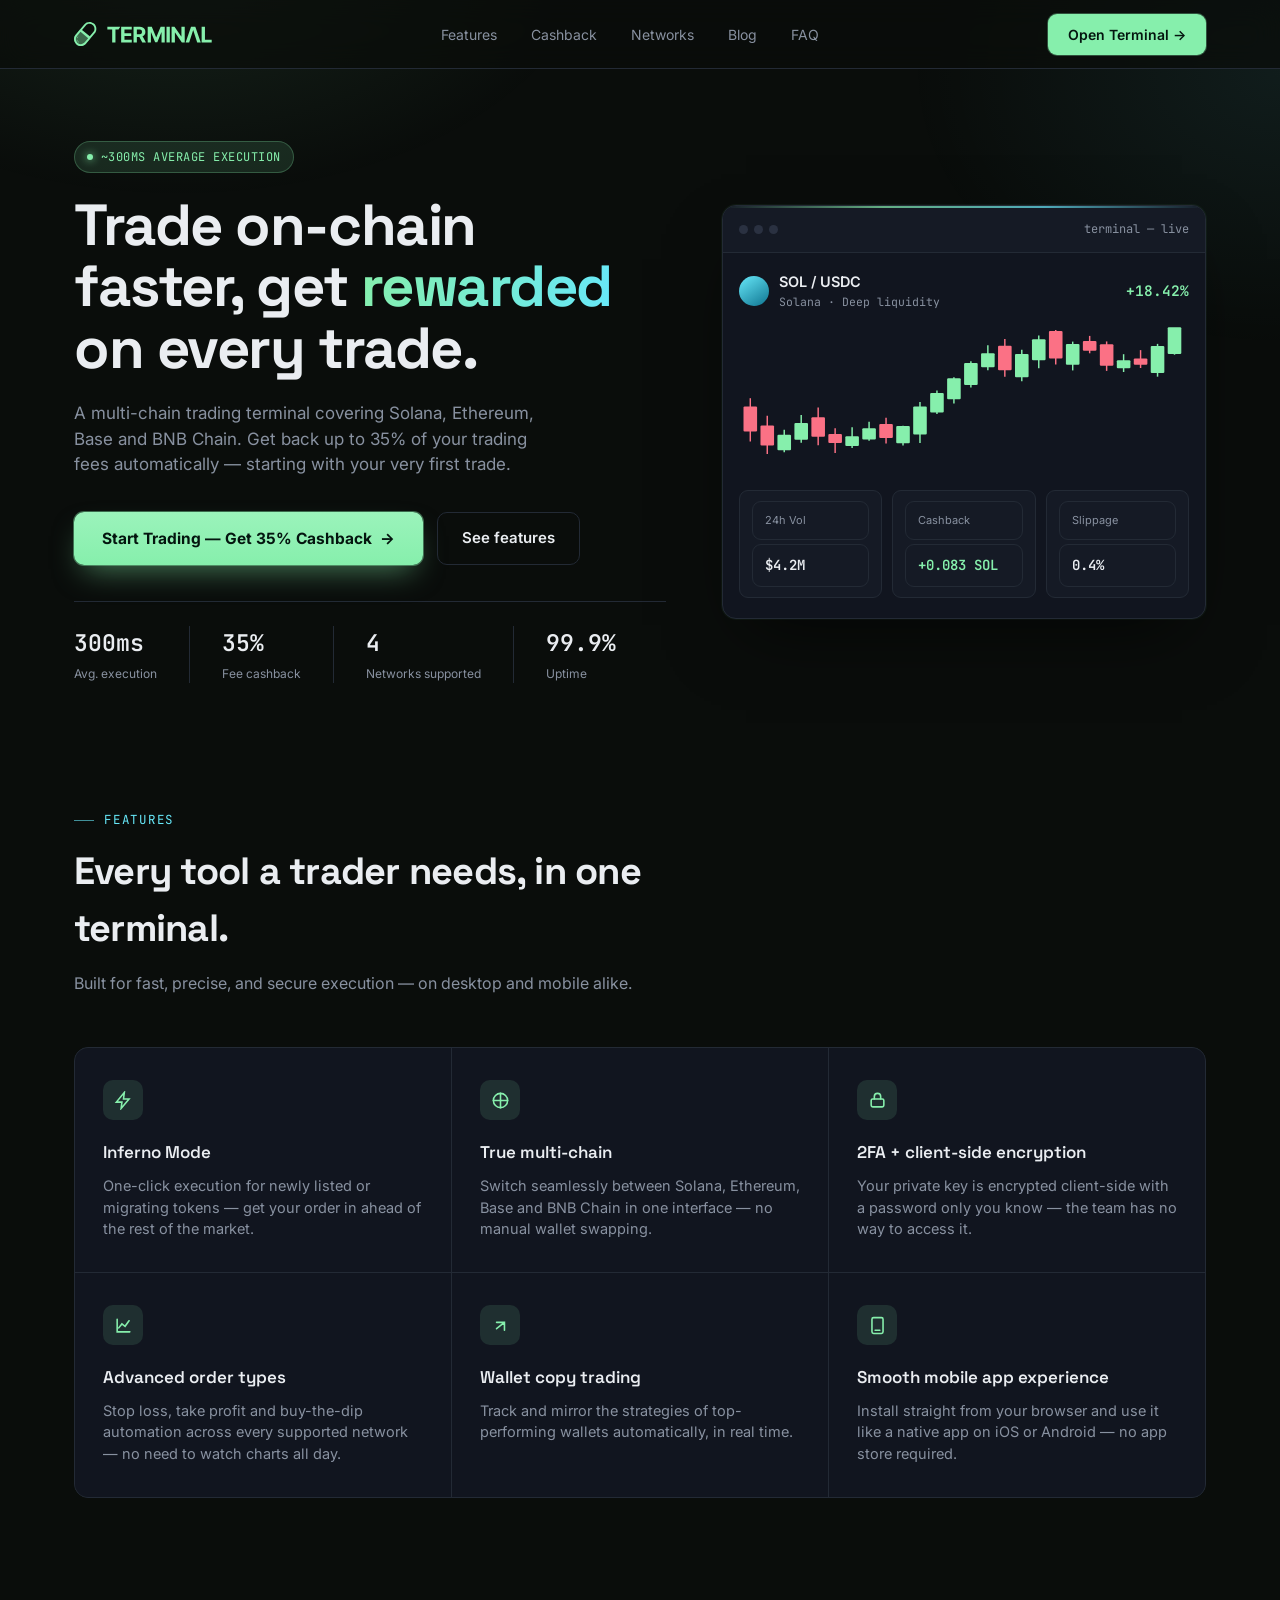
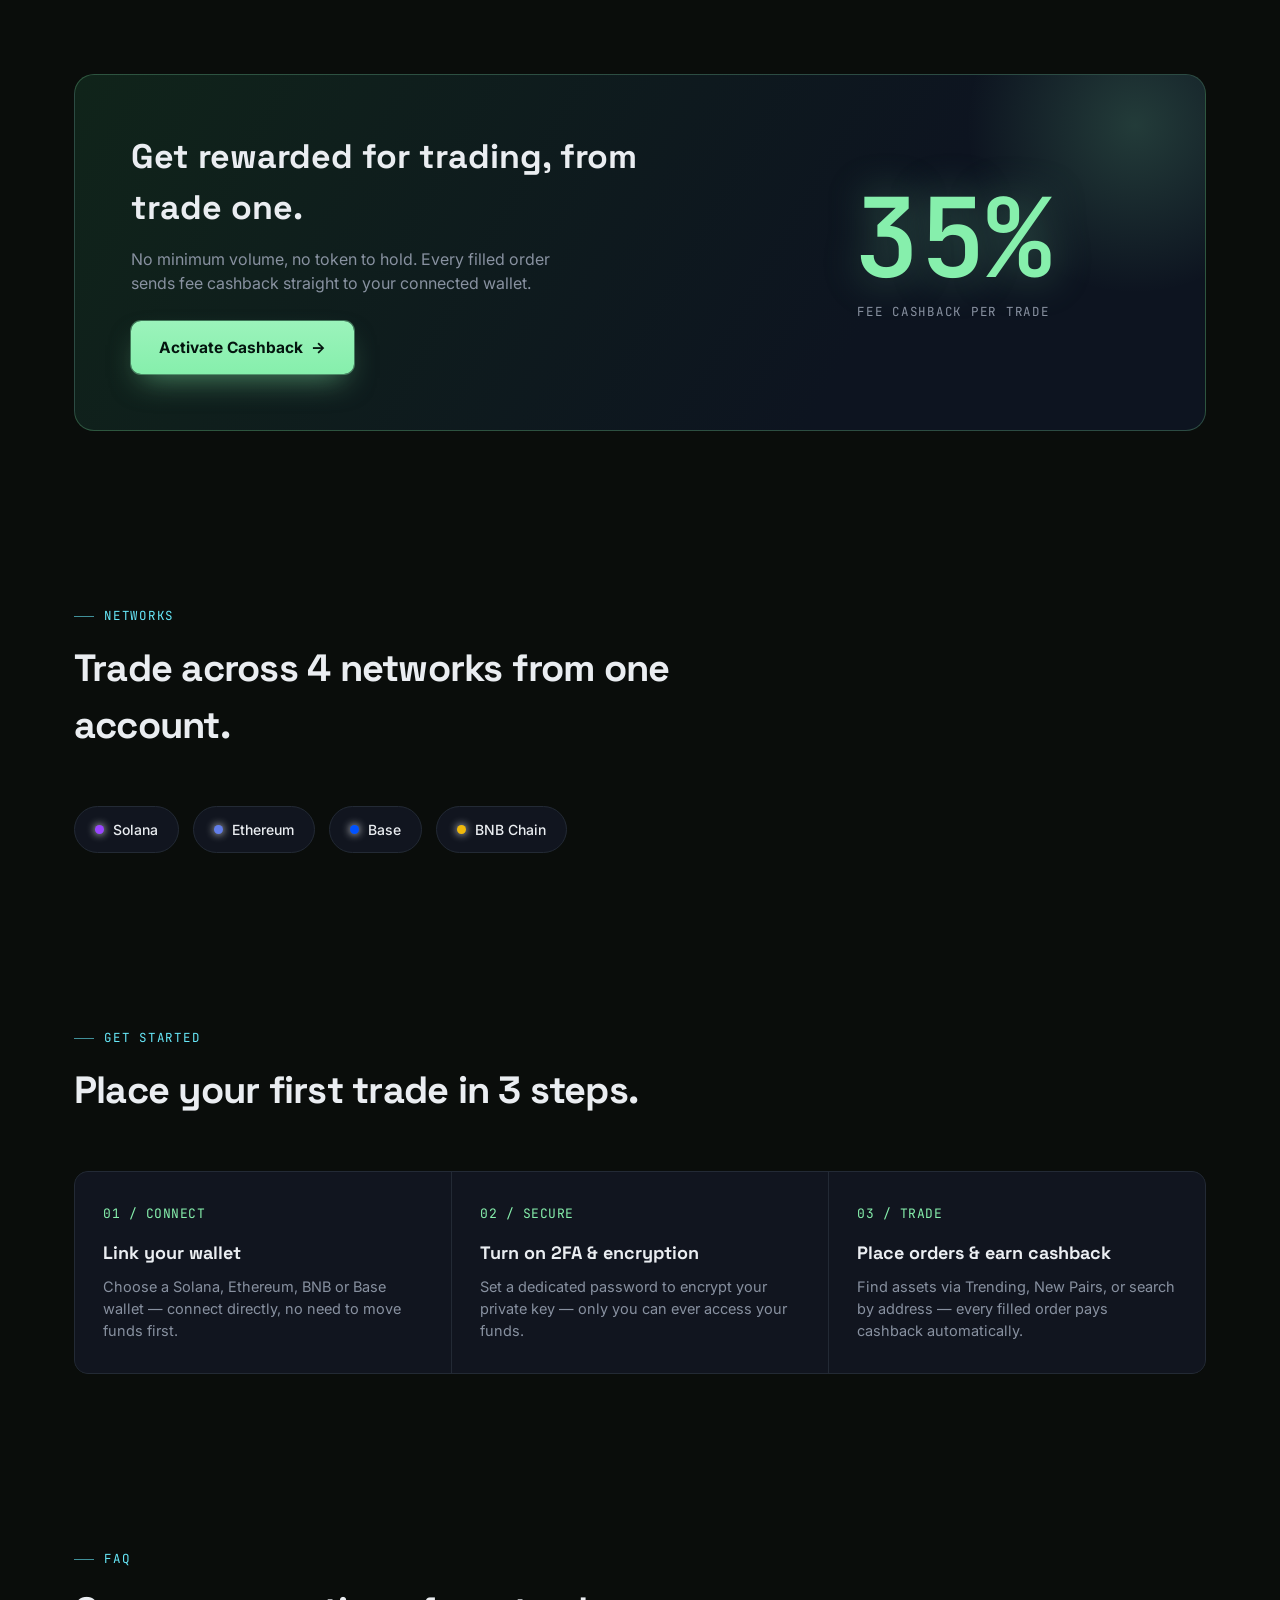
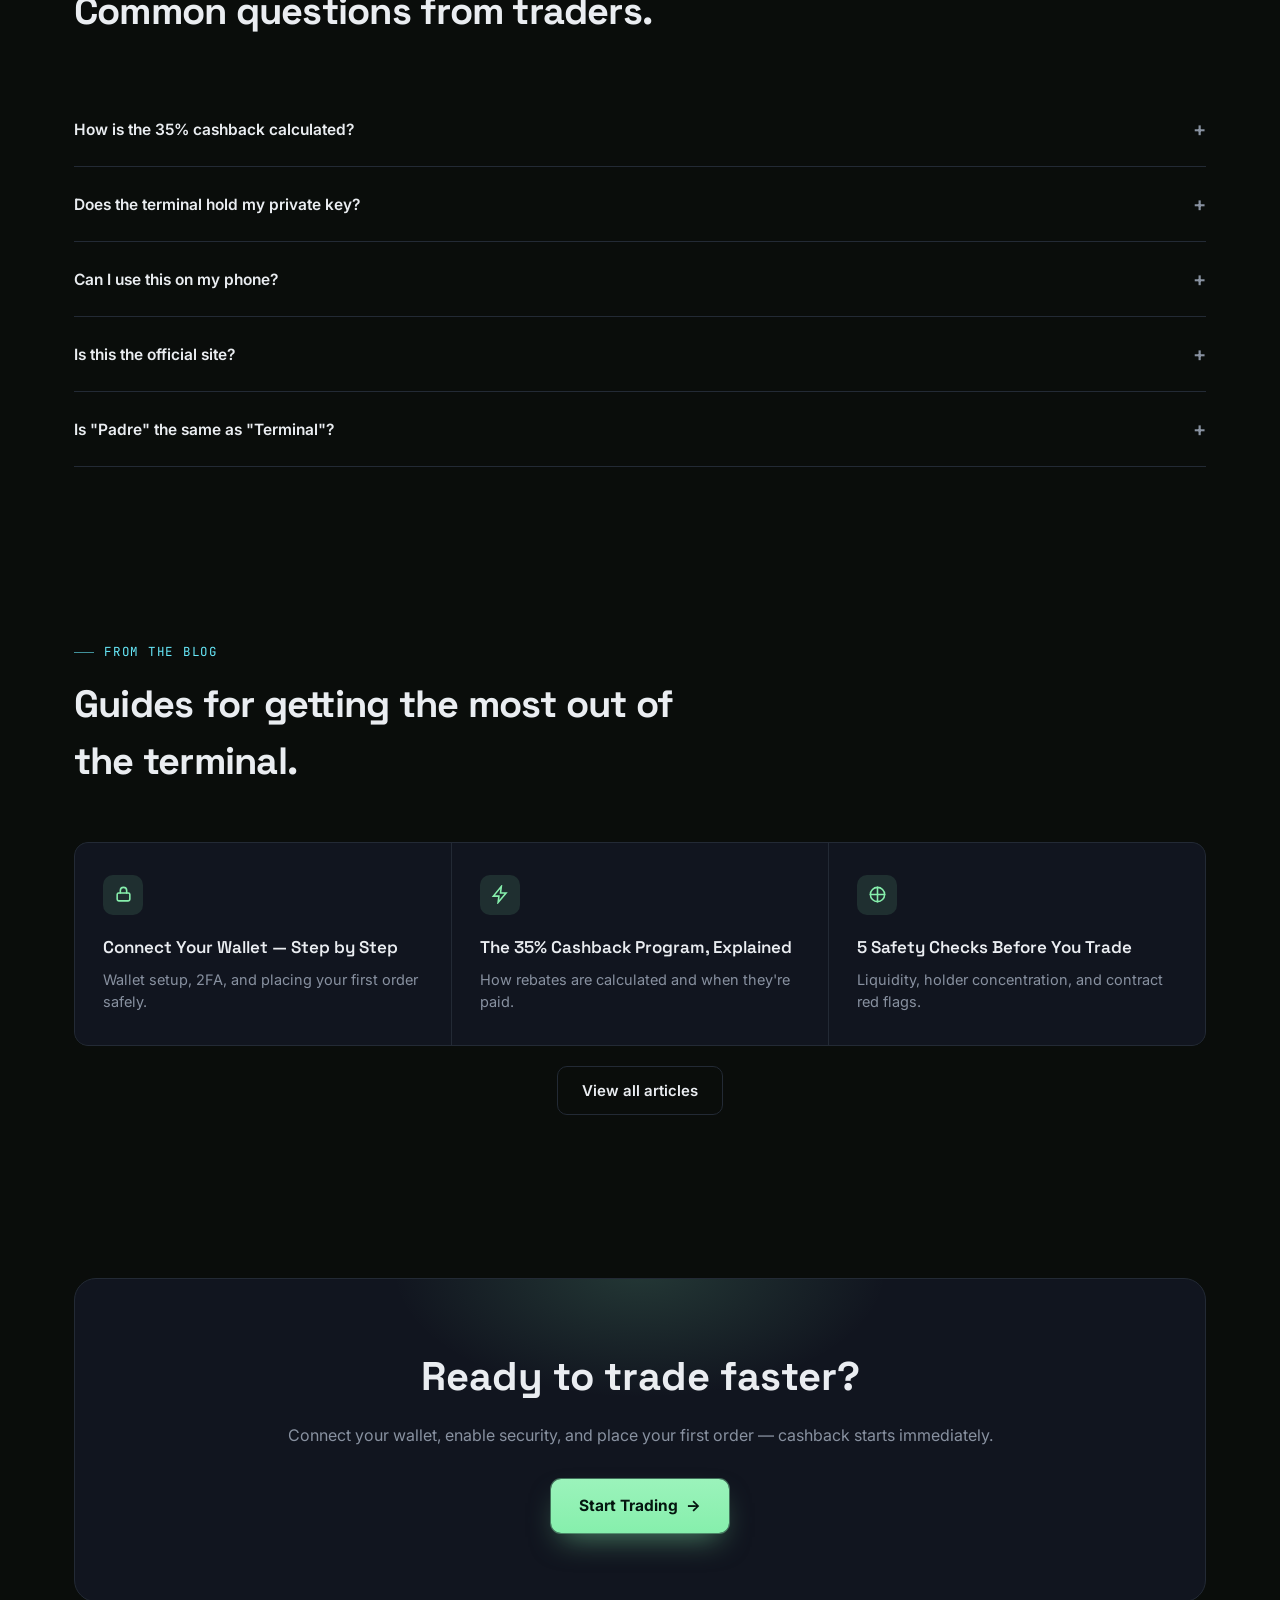
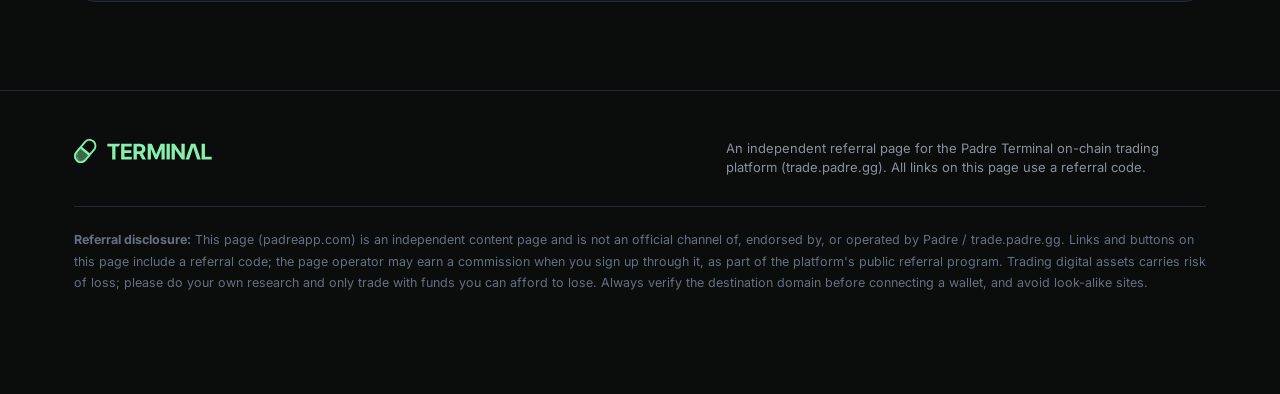
==== index.html @ 91c39c87 "Add files via upload Update naeme "Padre Terminal Trading"" ====
<!DOCTYPE html>
<html lang="en">
<head>
<meta charset="UTF-8">
<meta name="viewport" content="width=device-width, initial-scale=1.0, maximum-scale=5.0">
<title>Padre Terminal — The Fastest On-Chain Trading Terminal, 35% Fee Cashback</title>
<meta name="description" content="Trade on-chain assets across Solana, Ethereum, Base and BNB Chain with ~300ms execution. Get up to 35% of your trading fees back automatically.">
<meta property="og:title" content="Padre Terminal — Get 35% Cashback On Every Trade">
<meta property="og:description" content="~300ms execution, 4 networks supported, 2FA-secured. Start trading today.">
<meta property="og:type" content="website">
<meta property="og:site_name" content="Padre Terminal Trading">
<meta property="og:url" content="https://padreapp.com/">
<script type="application/ld+json">
{
  "@context": "https://schema.org",
  "@type": "WebSite",
  "name": "Padre Terminal Trading",
  "url": "https://padreapp.com/"
}
</script>
<link rel="icon" href="/favicon.ico" sizes="any">
<link rel="icon" href="/favicon-96.png" type="image/png" sizes="96x96">
<link rel="icon" href="/icon-mark.svg" type="image/svg+xml">
<link rel="preconnect" href="https://fonts.googleapis.com">
<link rel="preconnect" href="https://fonts.gstatic.com" crossorigin>
<link href="https://fonts.googleapis.com/css2?family=Space+Grotesk:wght@500;600;700&family=Inter:wght@400;500;600;700&family=JetBrains+Mono:wght@400;500;600&display=swap" rel="stylesheet">
<style>
  :root{
    --bg:#0A0D0B;
    --panel:#11151F;
    --panel-2:#151A25;
    --line:#232A35;
    --text:#EAEDF1;
    --muted:#8891A0;
    --up:#86EFAC;
    --up-strong:#4ADE80;
    --down:#FB7185;
    --accent:#67E8F9;
    --up-dim: rgba(134,239,172,0.12);
    --radius:14px;
    --maxw:1180px;
  }
  *{box-sizing:border-box; margin:0; padding:0;}
  html{scroll-behavior:smooth;}
  body{
    background:var(--bg);
    color:var(--text);
    font-family:'Inter',sans-serif;
    line-height:1.5;
    -webkit-font-smoothing:antialiased;
    overflow-x:hidden;
    position:relative;
  }
  body::before{
    content:""; position:fixed; inset:0; z-index:-1; pointer-events:none;
    background:
      radial-gradient(700px 420px at 14% -6%, rgba(134,239,172,0.10), transparent 60%),
      radial-gradient(620px 460px at 100% 8%, rgba(103,232,249,0.07), transparent 60%);
  }
  h1,h2,h3,.mono{font-family:'Space Grotesk',sans-serif;}
  .num{font-family:'JetBrains Mono',monospace;}
  a{color:inherit; text-decoration:none;}
  img{max-width:100%; display:block;}
  .wrap{max-width:var(--maxw); margin:0 auto; padding:0 24px;}
  ::selection{background:var(--up); color:#04150F;}

  /* ---------- Nav ---------- */
  header{
    position:sticky; top:0; z-index:50;
    background:rgba(10,13,11,0.72);
    backdrop-filter:blur(14px);
    border-bottom:1px solid var(--line);
    transition:box-shadow .25s ease, background .25s ease;
  }
  header.scrolled{background:rgba(10,13,11,0.92); box-shadow:0 8px 24px -12px rgba(0,0,0,0.5);}
  nav{display:flex; align-items:center; justify-content:space-between; height:68px;}
  .logo-img{height:24px; width:auto; line-height:0; transition:opacity .15s ease;}
  .logo-img svg{height:24px; width:auto; display:block;}
  .logo-img:hover{opacity:0.85;}
  .nav-links{display:flex; gap:34px; font-size:14px; color:var(--muted);}
  .nav-links a{position:relative; padding:4px 0;}
  .nav-links a::after{
    content:""; position:absolute; left:0; right:100%; bottom:0; height:1px; background:var(--up);
    transition:right .2s ease;
  }
  .nav-links a:hover{color:var(--text);}
  .nav-links a:hover::after{right:0;}
  .nav-cta{
    background:var(--up); color:#04150F; font-weight:600; font-size:14px;
    padding:10px 20px; border-radius:9px; white-space:nowrap;
    box-shadow:0 0 0 1px rgba(134,239,172,0.3);
    transition:transform .15s ease, box-shadow .15s ease;
  }
  .nav-cta:hover{transform:translateY(-1px); box-shadow:0 0 0 1px rgba(134,239,172,0.5), 0 8px 18px -8px rgba(134,239,172,0.5);}
  .nav-mobile-hide{display:flex;}
  @media(max-width:820px){ .nav-mobile-hide{display:none;} }

  .nav-right{display:flex; align-items:center; gap:10px;}
  .hamburger{
    display:none; align-items:center; justify-content:center; flex-shrink:0;
    width:38px; height:38px; border-radius:8px; border:1px solid var(--line);
    background:transparent; color:var(--text); cursor:pointer; padding:0;
  }
  .hamburger svg{width:18px; height:18px;}
  .hamburger.open{border-color:var(--up); color:var(--up);}
  @media(max-width:820px){ .hamburger{display:flex;} }

  .mobile-panel{display:none; flex-direction:column; padding:6px 0 16px; border-top:1px solid var(--line);}
  .mobile-panel.open{display:flex;}
  .mobile-panel a{padding:13px 4px; font-size:15px; color:var(--muted); border-bottom:1px solid var(--line);}
  .mobile-panel a:last-child{border-bottom:none;}
  .mobile-panel a:hover{color:var(--up);}

  /* ---------- Hero ---------- */
  .hero{
    position:relative;
    padding:72px 0 40px;
    overflow:hidden;
  }
  .hero-grid{
    display:grid; grid-template-columns:1.1fr 0.9fr; gap:56px; align-items:center;
  }
  @media(max-width:900px){ .hero-grid{grid-template-columns:1fr;} }

  .eyebrow{
    display:inline-flex; align-items:center; gap:8px;
    font-family:'JetBrains Mono',monospace; font-size:12px; color:var(--up);
    background:var(--up-dim); border:1px solid rgba(134,239,172,0.25);
    padding:6px 12px; border-radius:100px; margin-bottom:22px;
    letter-spacing:0.04em;
  }
  .eyebrow .dot{width:6px; height:6px; border-radius:50%; background:var(--up); box-shadow:0 0 8px var(--up); animation:pulse 1.6s infinite;}
  @keyframes pulse{0%,100%{opacity:1;} 50%{opacity:0.3;}}

  .hero h1{
    font-size:clamp(34px, 5vw, 58px);
    line-height:1.06; letter-spacing:-0.025em; font-weight:700;
    margin-bottom:22px;
  }
  .hero h1 .hl{
    background:linear-gradient(100deg, var(--up), var(--accent));
    -webkit-background-clip:text; background-clip:text; color:transparent;
  }
  .hero p.sub{
    font-size:17px; color:var(--muted); max-width:480px; margin-bottom:34px;
  }
  .cta-row{display:flex; gap:14px; flex-wrap:wrap; align-items:center; margin-bottom:36px;}
  .btn-primary{
    display:inline-flex; align-items:center; gap:8px;
    background:linear-gradient(180deg, #9BF3BB, var(--up)); color:#04150F; font-weight:700; font-size:15.5px;
    padding:15px 28px; border-radius:10px;
    box-shadow:0 0 0 1px rgba(134,239,172,0.4), 0 14px 30px -10px rgba(134,239,172,0.5);
    transition:transform .15s ease, box-shadow .15s ease;
  }
  .btn-primary:hover{transform:translateY(-2px); box-shadow:0 0 0 1px rgba(134,239,172,0.6), 0 18px 36px -10px rgba(134,239,172,0.6);}
  .btn-primary .arrow{transition:transform .15s ease;}
  .btn-primary:hover .arrow{transform:translateX(3px);}
  .btn-ghost{
    border:1px solid var(--line); color:var(--text); font-weight:600; font-size:15px;
    padding:14px 24px; border-radius:10px; transition:border-color .15s ease, background .15s ease;
  }
  .btn-ghost:hover{border-color:#3a4353; background:rgba(255,255,255,0.02);}

  .hero-stats{display:flex; gap:0; flex-wrap:wrap; margin-top:8px; border-top:1px solid var(--line); padding-top:24px;}
  .stat{padding-right:32px; margin-right:32px; border-right:1px solid var(--line);}
  .stat:last-child{border-right:none; margin-right:0; padding-right:0;}
  .stat .v{font-family:'JetBrains Mono',monospace; font-size:23px; font-weight:600; color:var(--text);}
  .stat .l{font-size:12px; color:var(--muted); margin-top:4px;}

  /* terminal panel */
  .panel{
    background:var(--panel);
    border:1px solid var(--line);
    border-radius:var(--radius);
    overflow:hidden;
    box-shadow:0 30px 70px -24px rgba(0,0,0,0.65), 0 0 0 1px rgba(134,239,172,0.05);
    position:relative;
  }
  .panel::before{
    content:""; position:absolute; top:0; left:0; right:0; height:2px;
    background:linear-gradient(90deg, transparent, var(--up), var(--accent), transparent);
    opacity:0.7;
  }
  .panel-head{
    display:flex; align-items:center; justify-content:space-between;
    padding:14px 16px; border-bottom:1px solid var(--line); background:var(--panel-2);
  }
  .panel-head .dots{display:flex; gap:6px;}
  .panel-head .dots span{width:9px; height:9px; border-radius:50%; background:#2A3141;}
  .panel-head .ttl{font-family:'JetBrains Mono',monospace; font-size:12px; color:var(--muted);}
  .panel-body{padding:18px 16px 20px;}
  .pair-row{display:flex; align-items:center; justify-content:space-between; margin-bottom:14px;}
  .pair{display:flex; align-items:center; gap:10px;}
  .pair-icon{width:30px; height:30px; border-radius:50%; background:linear-gradient(145deg,var(--accent),#0E7490);}
  .pair-name{font-weight:600; font-size:14.5px;}
  .pair-chain{font-size:11.5px; color:var(--muted); font-family:'JetBrains Mono',monospace;}
  .price-up{color:var(--up); font-family:'JetBrains Mono',monospace; font-weight:600; font-size:14.5px;}

  .chart-wrap{height:150px; position:relative; margin:6px 0 16px;}
  .chart-wrap svg{width:100%; height:100%;}

  .mini-stats{display:grid; grid-template-columns:repeat(3,1fr); gap:10px; margin-top:4px;}
  .mini-stats div{background:var(--panel-2); border:1px solid var(--line); border-radius:9px; padding:10px 12px;}
  .mini-stats .l{font-size:11px; color:var(--muted); margin-bottom:4px;}
  .mini-stats .v{font-family:'JetBrains Mono',monospace; font-size:14px; font-weight:600;}
  .mini-stats .v.down{color:var(--down);}
  .mini-stats .v.up{color:var(--up);}

  /* ---------- Sections ---------- */
  section{padding:88px 0;}
  .sec-head{max-width:620px; margin-bottom:52px;}
  .sec-eyebrow{
    display:flex; align-items:center; gap:10px;
    font-family:'JetBrains Mono',monospace; font-size:12.5px; color:var(--accent); margin-bottom:14px; letter-spacing:0.06em;
  }
  .sec-eyebrow::before{content:""; width:20px; height:1px; background:var(--accent); opacity:0.6;}
  .sec-head h2{font-size:clamp(26px,3.4vw,38px); letter-spacing:-0.02em; margin-bottom:14px;}
  .sec-head p{color:var(--muted); font-size:16px;}

  /* features */
  .feat-grid{display:grid; grid-template-columns:repeat(3,1fr); gap:1px; background:var(--line); border:1px solid var(--line); border-radius:var(--radius); overflow:hidden;}
  @media(max-width:860px){ .feat-grid{grid-template-columns:repeat(2,1fr);} }
  @media(max-width:560px){ .feat-grid{grid-template-columns:1fr;} }
  .feat{background:var(--panel); padding:32px 28px; transition:background .2s ease; position:relative;}
  .feat:hover{background:var(--panel-2);}
  .feat-icon{
    width:40px; height:40px; border-radius:10px; background:var(--up-dim); display:flex; align-items:center; justify-content:center; margin-bottom:20px;
    transition:transform .2s ease, background .2s ease;
  }
  .feat:hover .feat-icon{transform:translateY(-2px); background:rgba(134,239,172,0.2);}
  .feat-icon svg{width:19px; height:19px; stroke:var(--up);}
  .feat h3{font-size:17px; margin-bottom:9px; font-weight:600;}
  .feat p{color:var(--muted); font-size:14.5px;}

  /* cashback highlight */
  .cashback{
    position:relative; overflow:hidden;
    background:linear-gradient(120deg, #10241a, #0d1420 70%);
    border:1px solid rgba(134,239,172,0.25);
    border-radius:20px; padding:56px; display:grid; grid-template-columns:1.2fr 0.8fr; gap:40px; align-items:center;
  }
  .cashback::after{
    content:""; position:absolute; width:340px; height:340px; border-radius:50%;
    background:radial-gradient(circle, rgba(134,239,172,0.18), transparent 70%);
    right:-100px; top:-120px; pointer-events:none;
  }
  @media(max-width:800px){ .cashback{grid-template-columns:1fr; padding:36px 26px;} }
  .cashback h2{font-size:clamp(24px,3vw,34px); margin-bottom:14px;}
  .cashback p{color:var(--muted); margin-bottom:26px; max-width:440px;}
  .big-num{font-family:'JetBrains Mono',monospace; font-size:clamp(64px,9vw,110px); font-weight:600; color:var(--up); line-height:1; text-align:center; text-shadow:0 0 40px rgba(134,239,172,0.35);}
  .big-num-label{text-align:center; color:var(--muted); font-size:12.5px; margin-top:10px; font-family:'JetBrains Mono',monospace; letter-spacing:0.06em;}

  /* chains */
  .chain-row{display:flex; flex-wrap:wrap; gap:14px; margin-top:8px;}
  .chain-pill{
    display:flex; align-items:center; gap:9px; background:var(--panel); border:1px solid var(--line);
    padding:12px 20px; border-radius:100px; font-size:14px; font-weight:500;
    transition:border-color .15s ease, transform .15s ease;
  }
  .chain-pill:hover{border-color:#3a4353; transform:translateY(-2px);}
  .chain-dot{width:9px; height:9px; border-radius:50%; box-shadow:0 0 8px currentColor;}

  /* steps */
  .steps{display:grid; grid-template-columns:repeat(3,1fr); gap:1px; background:var(--line); border:1px solid var(--line); border-radius:var(--radius); overflow:hidden;}
  @media(max-width:860px){ .steps{grid-template-columns:1fr;} }
  .step{background:var(--panel); padding:32px 28px;}
  .step-n{font-family:'JetBrains Mono',monospace; font-size:13px; color:var(--up); margin-bottom:16px; letter-spacing:0.04em;}
  .step h3{font-size:18px; margin-bottom:10px;}
  .step p{color:var(--muted); font-size:14.5px;}

  /* faq */
  .faq-item{border-bottom:1px solid var(--line); padding:22px 0; transition:padding-left .15s ease;}
  .faq-q{display:flex; justify-content:space-between; align-items:center; cursor:pointer; font-weight:600; font-size:15.5px;}
  .faq-q:hover{color:var(--up);}
  .faq-q .plus{color:var(--muted); font-size:20px; transition:transform .2s; flex-shrink:0; margin-left:16px;}
  .faq-item.open .plus{transform:rotate(45deg); color:var(--up);}
  .faq-a{max-height:0; overflow:hidden; transition:max-height .25s ease;}
  .faq-a p{color:var(--muted); font-size:14.5px; padding-top:14px; max-width:640px;}

  /* final cta */
  .final-cta{
    position:relative; overflow:hidden;
    text-align:center; background:var(--panel); border:1px solid var(--line); border-radius:22px; padding:68px 24px;
  }
  .final-cta::before{
    content:""; position:absolute; width:500px; height:260px; left:50%; top:-140px; transform:translateX(-50%);
    background:radial-gradient(ellipse, rgba(134,239,172,0.16), transparent 70%); pointer-events:none;
  }
  .final-cta h2{font-size:clamp(26px,4vw,40px); margin-bottom:16px; position:relative;}
  .final-cta p{color:var(--muted); margin-bottom:32px; position:relative;}
  .final-cta .btn-primary{position:relative;}

  footer{border-top:1px solid var(--line); padding:48px 0 100px; color:var(--muted); font-size:13px;}
  footer .foot-grid{display:flex; justify-content:space-between; flex-wrap:wrap; gap:20px; margin-bottom:28px; align-items:flex-start;}
  .disclaimer{border-top:1px solid var(--line); padding-top:22px; font-size:12.5px; line-height:1.75; color:#657085;}

  /* sticky mobile cta */
  .sticky-cta{
    position:fixed; bottom:0; left:0; right:0; z-index:60;
    background:rgba(10,13,11,0.92); backdrop-filter:blur(10px);
    border-top:1px solid var(--line); padding:12px 16px;
    display:none; align-items:center; justify-content:space-between; gap:12px;
  }
  .sticky-cta .txt{font-size:13px;}
  .sticky-cta .txt b{display:block; font-size:14.5px;}
  .sticky-cta .txt span{color:var(--muted);}
  .sticky-cta a{background:var(--up); color:#04150F; font-weight:700; font-size:14px; padding:11px 20px; border-radius:9px; white-space:nowrap;}
  @media(max-width:720px){ .sticky-cta{display:flex;} body{padding-bottom:74px;} }

  :focus-visible{outline:2px solid var(--accent); outline-offset:2px;}
  @media (prefers-reduced-motion: reduce){
    *{animation-duration:0.01ms !important; animation-iteration-count:1 !important; scroll-behavior:auto !important;}
  }
</style>
</head>
<body>

<header>
  <div class="wrap">
    <nav>
      <a href="#top" aria-label="Home" class="logo-img">
        <svg viewBox="0 0 460 80" fill="none" xmlns="http://www.w3.org/2000/svg" role="img" aria-label="Padre Terminal logo">
          <g clip-path="url(#clipNav)">
            <path d="M111.18 24.9642V15.8462H154.259L148.422 24.9642H138.201V68.1539H127.239V24.9642H111.18Z" fill="#86EFAC"/>
            <path d="M157.173 68.1539V15.8462H192.518V24.9642H168.264V37.4282H190.699V46.5463H168.264V59.0358H192.62V68.1539H157.173Z" fill="#86EFAC"/>
            <path d="M198.449 68.1539V15.8462H219.142C223.104 15.8462 226.485 16.5528 229.285 17.9661C232.103 19.3623 234.245 21.346 235.713 23.917C237.199 26.4711 237.942 29.4765 237.942 32.933C237.942 36.4065 237.191 39.3949 235.688 41.8978C234.186 44.3838 232.008 46.2909 229.157 47.619C226.322 48.9471 222.891 49.6112 218.861 49.6112H205.005V40.723H217.068C219.185 40.723 220.944 40.4335 222.344 39.8546C223.745 39.2756 224.786 38.4073 225.469 37.2494C226.169 36.0915 226.519 34.6528 226.519 32.933C226.519 31.1963 226.169 29.7319 225.469 28.54C224.786 27.3481 223.736 26.4456 222.319 25.8326C220.919 25.2026 219.151 24.8877 217.017 24.8877H209.538V68.1539H198.449ZM226.775 44.3498L239.811 68.1539H227.57L214.814 44.3498H226.775Z" fill="#86EFAC"/>
            <path d="M245.639 15.8462H259.316L273.762 50.9904H274.375L288.821 15.8462H302.498V68.1539H291.741V34.1079H291.305L277.731 67.8985H270.406L256.832 33.9802H256.397V68.1539H245.639V15.8462Z" fill="#86EFAC"/>
            <path d="M319.416 15.8462V68.1539H308.327V15.8462H319.416Z" fill="#86EFAC"/>
            <path d="M369.117 15.8462V68.1539H359.538L336.718 35.2317H336.334V68.1539H325.245V15.8462H334.977L357.618 48.7428H358.079V15.8462H369.117Z" fill="#86EFAC"/>
            <path d="M383.916 68.1539H372.032L390.14 15.8462H404.431L422.513 68.1539H410.629L397.489 27.7993H397.08L383.916 68.1539Z" fill="#86EFAC"/>
            <path d="M425.427 68.1539V15.8462H436.517V59.0358H459.005V68.1539H425.427Z" fill="#86EFAC"/>
            <path d="M19.7001 25.2716L54.8013 54.725L40.4621 71.8139C32.3288 81.5068 17.8777 82.7711 8.18477 74.6377C-1.50821 66.5044 -2.77252 52.0533 5.36086 42.3604L19.7001 25.2716Z" fill="#86EFAC" fill-opacity="0.4"/>
            <path d="M12.4455 49.9567C10.1821 53.4357 7.52669 61.7278 15.0121 67.0642" stroke="#86EFAC" stroke-width="1.8" stroke-linecap="round" stroke-dasharray="3.62 7.23 12.06 7.23"/>
            <path d="M66.3158 5.36013C76.0084 13.4933 77.273 27.9446 69.1404 37.6376L40.462 71.8151L40.0761 72.2641C31.8782 81.546 17.7253 82.6454 8.18383 74.6391L7.73629 74.2532C-1.54562 66.0552 -2.64564 51.9031 5.36064 42.3617L34.0391 8.18404C42.1725 -1.50815 56.623 -2.77263 66.3158 5.36013ZM21.6579 32.5119L10.0743 46.3169C4.12538 53.4064 5.0497 63.9764 12.139 69.9255C19.2287 75.8744 29.7994 74.9496 35.7483 67.8599L47.3319 54.0551L21.6579 32.5119ZM62.3606 10.0738C55.2711 4.12539 44.7016 5.05031 38.7527 12.1392L26.8169 26.3637L52.491 47.9068L64.4268 33.6823C70.3751 26.5927 69.4499 16.0226 62.3606 10.0738Z" fill="#86EFAC"/>
          </g>
          <defs><clipPath id="clipNav"><rect width="460" height="80" fill="white"/></clipPath></defs>
        </svg>
      </a>
      <div class="nav-links nav-mobile-hide">
        <a href="#features">Features</a>
        <a href="#cashback">Cashback</a>
        <a href="#chains">Networks</a>
        <a href="/blog/">Blog</a>
        <a href="#faq">FAQ</a>
      </div>
      <div class="nav-right">
        <a class="nav-cta" href="https://trade.padre.gg/rk/getbonus" target="_blank" rel="noopener sponsored">Open Terminal →</a>
        <button class="hamburger" id="menuBtn" aria-label="Open menu" aria-expanded="false">
          <svg viewBox="0 0 24 24" fill="none" stroke="currentColor" stroke-width="2" stroke-linecap="round"><path d="M4 7h16M4 12h16M4 17h16"/></svg>
        </button>
      </div>
    </nav>
    <div class="mobile-panel" id="mobilePanel">
      <a href="#features">Features</a>
      <a href="#cashback">Cashback</a>
      <a href="#chains">Networks</a>
      <a href="/blog/">Blog</a>
      <a href="#faq">FAQ</a>
    </div>
  </div>
</header>

<main id="top">
  <section class="hero">
    <div class="wrap">
      <div class="hero-grid">
        <div>
          <div class="eyebrow"><span class="dot"></span>~300MS AVERAGE EXECUTION</div>
          <h1>Trade on-chain<br>faster, get <span class="hl">rewarded</span><br>on every trade.</h1>
          <p class="sub">A multi-chain trading terminal covering Solana, Ethereum, Base and BNB Chain. Get back up to 35% of your trading fees automatically — starting with your very first trade.</p>
          <div class="cta-row">
            <a class="btn-primary" href="https://trade.padre.gg/rk/getbonus" target="_blank" rel="noopener sponsored">Start Trading — Get 35% Cashback<span class="arrow">→</span></a>
            <a class="btn-ghost" href="#features">See features</a>
          </div>
          <div class="hero-stats">
            <div class="stat"><div class="v num">300ms</div><div class="l">Avg. execution</div></div>
            <div class="stat"><div class="v num">35%</div><div class="l">Fee cashback</div></div>
            <div class="stat"><div class="v num">4</div><div class="l">Networks supported</div></div>
            <div class="stat"><div class="v num">99.9%</div><div class="l">Uptime</div></div>
          </div>
        </div>

        <div class="panel">
          <div class="panel-head">
            <div class="dots"><span></span><span></span><span></span></div>
            <div class="ttl">terminal — live</div>
          </div>
          <div class="panel-body">
            <div class="pair-row">
              <div class="pair">
                <div class="pair-icon"></div>
                <div>
                  <div class="pair-name">SOL / USDC</div>
                  <div class="pair-chain">Solana · Deep liquidity</div>
                </div>
              </div>
              <div class="price-up">+18.42%</div>
            </div>
            <div class="chart-wrap">
              <svg viewBox="0 0 400 150" preserveAspectRatio="none" aria-hidden="true">
                <g id="candles"></g>
              </svg>
            </div>
            <div class="mini-stats">
              <div><div class="l">24h Vol</div><div class="v">$4.2M</div></div>
              <div><div class="l">Cashback</div><div class="v up">+0.083 SOL</div></div>
              <div><div class="l">Slippage</div><div class="v">0.4%</div></div>
            </div>
          </div>
        </div>
      </div>
    </div>
  </section>

  <section id="features">
    <div class="wrap">
      <div class="sec-head">
        <div class="sec-eyebrow">FEATURES</div>
        <h2>Every tool a trader needs, in one terminal.</h2>
        <p>Built for fast, precise, and secure execution — on desktop and mobile alike.</p>
      </div>
      <div class="feat-grid">
        <div class="feat">
          <div class="feat-icon"><svg viewBox="0 0 24 24" fill="none" stroke-width="2" stroke-linecap="round"><path d="M13 2 3 14h7l-1 8 10-12h-7l1-8Z"/></svg></div>
          <h3>Inferno Mode</h3>
          <p>One-click execution for newly listed or migrating tokens — get your order in ahead of the rest of the market.</p>
        </div>
        <div class="feat">
          <div class="feat-icon"><svg viewBox="0 0 24 24" fill="none" stroke-width="2" stroke-linecap="round"><circle cx="12" cy="12" r="9"/><path d="M12 3v18M3 12h18"/></svg></div>
          <h3>True multi-chain</h3>
          <p>Switch seamlessly between Solana, Ethereum, Base and BNB Chain in one interface — no manual wallet swapping.</p>
        </div>
        <div class="feat">
          <div class="feat-icon"><svg viewBox="0 0 24 24" fill="none" stroke-width="2" stroke-linecap="round"><rect x="4" y="10" width="16" height="10" rx="2"/><path d="M8 10V7a4 4 0 0 1 8 0v3"/></svg></div>
          <h3>2FA + client-side encryption</h3>
          <p>Your private key is encrypted client-side with a password only you know — the team has no way to access it.</p>
        </div>
        <div class="feat">
          <div class="feat-icon"><svg viewBox="0 0 24 24" fill="none" stroke-width="2" stroke-linecap="round"><path d="M4 4v16h16"/><path d="m6 15 4-5 4 3 5-7"/></svg></div>
          <h3>Advanced order types</h3>
          <p>Stop loss, take profit and buy-the-dip automation across every supported network — no need to watch charts all day.</p>
        </div>
        <div class="feat">
          <div class="feat-icon"><svg viewBox="0 0 24 24" fill="none" stroke-width="2" stroke-linecap="round"><path d="M17 8 7 16M7 8h10v10"/></svg></div>
          <h3>Wallet copy trading</h3>
          <p>Track and mirror the strategies of top-performing wallets automatically, in real time.</p>
        </div>
        <div class="feat">
          <div class="feat-icon"><svg viewBox="0 0 24 24" fill="none" stroke-width="2" stroke-linecap="round"><rect x="5" y="2" width="14" height="20" rx="2"/><path d="M9 18h6"/></svg></div>
          <h3>Smooth mobile app experience</h3>
          <p>Install straight from your browser and use it like a native app on iOS or Android — no app store required.</p>
        </div>
      </div>
    </div>
  </section>

  <section id="cashback">
    <div class="wrap">
      <div class="cashback">
        <div>
          <h2>Get rewarded for trading, from trade one.</h2>
          <p>No minimum volume, no token to hold. Every filled order sends fee cashback straight to your connected wallet.</p>
          <a class="btn-primary" href="https://trade.padre.gg/rk/getbonus" target="_blank" rel="noopener sponsored">Activate Cashback<span class="arrow">→</span></a>
        </div>
        <div>
          <div class="big-num">35%</div>
          <div class="big-num-label">FEE CASHBACK PER TRADE</div>
        </div>
      </div>
    </div>
  </section>

  <section id="chains">
    <div class="wrap">
      <div class="sec-head">
        <div class="sec-eyebrow">NETWORKS</div>
        <h2>Trade across 4 networks from one account.</h2>
      </div>
      <div class="chain-row">
        <div class="chain-pill"><span class="chain-dot" style="background:#9945FF"></span>Solana</div>
        <div class="chain-pill"><span class="chain-dot" style="background:#627EEA"></span>Ethereum</div>
        <div class="chain-pill"><span class="chain-dot" style="background:#0052FF"></span>Base</div>
        <div class="chain-pill"><span class="chain-dot" style="background:#F0B90B"></span>BNB Chain</div>
      </div>
    </div>
  </section>

  <section>
    <div class="wrap">
      <div class="sec-head">
        <div class="sec-eyebrow">GET STARTED</div>
        <h2>Place your first trade in 3 steps.</h2>
      </div>
      <div class="steps">
        <div class="step">
          <div class="step-n">01 / CONNECT</div>
          <h3>Link your wallet</h3>
          <p>Choose a Solana, Ethereum, BNB or Base wallet — connect directly, no need to move funds first.</p>
        </div>
        <div class="step">
          <div class="step-n">02 / SECURE</div>
          <h3>Turn on 2FA & encryption</h3>
          <p>Set a dedicated password to encrypt your private key — only you can ever access your funds.</p>
        </div>
        <div class="step">
          <div class="step-n">03 / TRADE</div>
          <h3>Place orders & earn cashback</h3>
          <p>Find assets via Trending, New Pairs, or search by address — every filled order pays cashback automatically.</p>
        </div>
      </div>
    </div>
  </section>

  <section id="faq">
    <div class="wrap">
      <div class="sec-head">
        <div class="sec-eyebrow">FAQ</div>
        <h2>Common questions from traders.</h2>
      </div>
      <div class="faq-list">
        <div class="faq-item">
          <div class="faq-q">How is the 35% cashback calculated? <span class="plus">+</span></div>
          <div class="faq-a"><p>Cashback is calculated on the trading fee for every filled order and paid directly in SOL to your connected wallet — no manual claim needed.</p></div>
        </div>
        <div class="faq-item">
          <div class="faq-q">Does the terminal hold my private key? <span class="plus">+</span></div>
          <div class="faq-a"><p>No. Your private key is encrypted client-side with a password only you set — the operating team has no way to access your funds.</p></div>
        </div>
        <div class="faq-item">
          <div class="faq-q">Can I use this on my phone? <span class="plus">+</span></div>
          <div class="faq-a"><p>Yes. The terminal runs as a progressive web app — install it straight to your home screen for a near-native experience on iOS and Android.</p></div>
        </div>
        <div class="faq-item">
          <div class="faq-q">Is this the official site? <span class="plus">+</span></div>
          <div class="faq-a"><p>This is an independent referral page linking to the official trading terminal. See the disclosure at the bottom of this page for details.</p></div>
        </div>
        <div class="faq-item">
          <div class="faq-q">Is "Padre" the same as "Terminal"? <span class="plus">+</span></div>
          <div class="faq-a"><p>Yes. The platform was rebranded from Padre to Terminal after being acquired by Pump.fun in October 2025 — same trading engine and self-custody model, new name and ownership. Read the <a class="inline-link" href="/blog/padre-now-called-terminal.html" style="color:var(--up); border-bottom:1px solid rgba(134,239,172,0.4);">full rebrand explainer</a> for details.</p></div>
        </div>
      </div>
    </div>
  </section>

  <section id="blog-preview">
    <div class="wrap">
      <div class="sec-head">
        <div class="sec-eyebrow">FROM THE BLOG</div>
        <h2>Guides for getting the most out of the terminal.</h2>
      </div>
      <div class="feat-grid">
        <a class="feat" href="/blog/how-to-connect-wallet-padre-terminal.html" style="display:block;">
          <div class="feat-icon"><svg viewBox="0 0 24 24" fill="none" stroke-width="2" stroke-linecap="round"><rect x="4" y="10" width="16" height="10" rx="2"/><path d="M8 10V7a4 4 0 0 1 8 0v3"/></svg></div>
          <h3>Connect Your Wallet — Step by Step</h3>
          <p>Wallet setup, 2FA, and placing your first order safely.</p>
        </a>
        <a class="feat" href="/blog/cashback-program-explained.html" style="display:block;">
          <div class="feat-icon"><svg viewBox="0 0 24 24" fill="none" stroke-width="2" stroke-linecap="round"><path d="M13 2 3 14h7l-1 8 10-12h-7l1-8Z"/></svg></div>
          <h3>The 35% Cashback Program, Explained</h3>
          <p>How rebates are calculated and when they're paid.</p>
        </a>
        <a class="feat" href="/blog/token-safety-checklist.html" style="display:block;">
          <div class="feat-icon"><svg viewBox="0 0 24 24" fill="none" stroke-width="2" stroke-linecap="round"><circle cx="12" cy="12" r="9"/><path d="M12 3v18M3 12h18"/></svg></div>
          <h3>5 Safety Checks Before You Trade</h3>
          <p>Liquidity, holder concentration, and contract red flags.</p>
        </a>
      </div>
      <div style="text-align:center; margin-top:32px;">
        <a class="btn-ghost" href="/blog/">View all articles</a>
      </div>
    </div>
  </section>

  <section>
    <div class="wrap">
      <div class="final-cta">
        <h2>Ready to trade faster?</h2>
        <p>Connect your wallet, enable security, and place your first order — cashback starts immediately.</p>
        <a class="btn-primary" href="https://trade.padre.gg/rk/getbonus" target="_blank" rel="noopener sponsored">Start Trading<span class="arrow">→</span></a>
      </div>
    </div>
  </section>
</main>

<footer>
  <div class="wrap">
    <div class="foot-grid">
      <span class="logo-img" style="display:inline-block;">
        <svg viewBox="0 0 460 80" fill="none" xmlns="http://www.w3.org/2000/svg" role="img" aria-label="Padre Terminal logo">
          <g clip-path="url(#clipFooter)">
            <path d="M111.18 24.9642V15.8462H154.259L148.422 24.9642H138.201V68.1539H127.239V24.9642H111.18Z" fill="#86EFAC"/>
            <path d="M157.173 68.1539V15.8462H192.518V24.9642H168.264V37.4282H190.699V46.5463H168.264V59.0358H192.62V68.1539H157.173Z" fill="#86EFAC"/>
            <path d="M198.449 68.1539V15.8462H219.142C223.104 15.8462 226.485 16.5528 229.285 17.9661C232.103 19.3623 234.245 21.346 235.713 23.917C237.199 26.4711 237.942 29.4765 237.942 32.933C237.942 36.4065 237.191 39.3949 235.688 41.8978C234.186 44.3838 232.008 46.2909 229.157 47.619C226.322 48.9471 222.891 49.6112 218.861 49.6112H205.005V40.723H217.068C219.185 40.723 220.944 40.4335 222.344 39.8546C223.745 39.2756 224.786 38.4073 225.469 37.2494C226.169 36.0915 226.519 34.6528 226.519 32.933C226.519 31.1963 226.169 29.7319 225.469 28.54C224.786 27.3481 223.736 26.4456 222.319 25.8326C220.919 25.2026 219.151 24.8877 217.017 24.8877H209.538V68.1539H198.449ZM226.775 44.3498L239.811 68.1539H227.57L214.814 44.3498H226.775Z" fill="#86EFAC"/>
            <path d="M245.639 15.8462H259.316L273.762 50.9904H274.375L288.821 15.8462H302.498V68.1539H291.741V34.1079H291.305L277.731 67.8985H270.406L256.832 33.9802H256.397V68.1539H245.639V15.8462Z" fill="#86EFAC"/>
            <path d="M319.416 15.8462V68.1539H308.327V15.8462H319.416Z" fill="#86EFAC"/>
            <path d="M369.117 15.8462V68.1539H359.538L336.718 35.2317H336.334V68.1539H325.245V15.8462H334.977L357.618 48.7428H358.079V15.8462H369.117Z" fill="#86EFAC"/>
            <path d="M383.916 68.1539H372.032L390.14 15.8462H404.431L422.513 68.1539H410.629L397.489 27.7993H397.08L383.916 68.1539Z" fill="#86EFAC"/>
            <path d="M425.427 68.1539V15.8462H436.517V59.0358H459.005V68.1539H425.427Z" fill="#86EFAC"/>
            <path d="M19.7001 25.2716L54.8013 54.725L40.4621 71.8139C32.3288 81.5068 17.8777 82.7711 8.18477 74.6377C-1.50821 66.5044 -2.77252 52.0533 5.36086 42.3604L19.7001 25.2716Z" fill="#86EFAC" fill-opacity="0.4"/>
            <path d="M12.4455 49.9567C10.1821 53.4357 7.52669 61.7278 15.0121 67.0642" stroke="#86EFAC" stroke-width="1.8" stroke-linecap="round" stroke-dasharray="3.62 7.23 12.06 7.23"/>
            <path d="M66.3158 5.36013C76.0084 13.4933 77.273 27.9446 69.1404 37.6376L40.462 71.8151L40.0761 72.2641C31.8782 81.546 17.7253 82.6454 8.18383 74.6391L7.73629 74.2532C-1.54562 66.0552 -2.64564 51.9031 5.36064 42.3617L34.0391 8.18404C42.1725 -1.50815 56.623 -2.77263 66.3158 5.36013ZM21.6579 32.5119L10.0743 46.3169C4.12538 53.4064 5.0497 63.9764 12.139 69.9255C19.2287 75.8744 29.7994 74.9496 35.7483 67.8599L47.3319 54.0551L21.6579 32.5119ZM62.3606 10.0738C55.2711 4.12539 44.7016 5.05031 38.7527 12.1392L26.8169 26.3637L52.491 47.9068L64.4268 33.6823C70.3751 26.5927 69.4499 16.0226 62.3606 10.0738Z" fill="#86EFAC"/>
          </g>
          <defs><clipPath id="clipFooter"><rect width="460" height="80" fill="white"/></clipPath></defs>
        </svg>
      </span>
      <div style="max-width:480px;">An independent referral page for the Padre Terminal on-chain trading platform (trade.padre.gg). All links on this page use a referral code.</div>
    </div>
    <div class="disclaimer">
      <strong>Referral disclosure:</strong> This page (padreapp.com) is an independent content page and is not an official channel of, endorsed by, or operated by Padre / trade.padre.gg. Links and buttons on this page include a referral code; the page operator may earn a commission when you sign up through it, as part of the platform's public referral program. Trading digital assets carries risk of loss; please do your own research and only trade with funds you can afford to lose. Always verify the destination domain before connecting a wallet, and avoid look-alike sites.
    </div>
  </div>
</footer>

<div class="sticky-cta">
  <div class="txt"><b>Get 35% fee cashback</b><span>Connect your wallet in 30 seconds</span></div>
  <a href="https://trade.padre.gg/rk/getbonus" target="_blank" rel="noopener sponsored">Start →</a>
</div>

<script>
// candlestick chart
(function(){
  const g = document.getElementById('candles');
  if(!g) return;
  const ns = "http://www.w3.org/2000/svg";
  let x = 4, w = 400, prev = 90;
  const bars = 26, bw = (w - 8) / bars - 3;
  for(let i=0;i<bars;i++){
    const dir = Math.random() > 0.42 ? 1 : -1;
    const body = 6 + Math.random()*22;
    const top = prev - (dir>0? body*0.7 : body*0.3);
    const bottom = prev + (dir>0? body*0.3 : body*0.7);
    const wickTop = top - Math.random()*10;
    const wickBottom = bottom + Math.random()*10;
    const color = dir>0 ? "#86EFAC" : "#FB7185";
    const cx = x + bw/2;

    const wick = document.createElementNS(ns,"line");
    wick.setAttribute("x1",cx); wick.setAttribute("x2",cx);
    wick.setAttribute("y1",Math.max(6,wickTop)); wick.setAttribute("y2",Math.min(144,wickBottom));
    wick.setAttribute("stroke",color); wick.setAttribute("stroke-width","1.3");
    g.appendChild(wick);

    const rect = document.createElementNS(ns,"rect");
    rect.setAttribute("x",x); rect.setAttribute("width",bw);
    rect.setAttribute("y",Math.min(top,bottom)); rect.setAttribute("height",Math.max(2,Math.abs(bottom-top)));
    rect.setAttribute("fill",color); rect.setAttribute("rx","1");
    g.appendChild(rect);

    prev = dir>0 ? top : bottom;
    x += bw + 3;
  }
})();

// mobile menu toggle
(function(){
  var btn = document.getElementById('menuBtn');
  var panel = document.getElementById('mobilePanel');
  if(!btn || !panel) return;
  btn.addEventListener('click', function(){
    var isOpen = panel.classList.toggle('open');
    btn.classList.toggle('open', isOpen);
    btn.setAttribute('aria-expanded', isOpen ? 'true' : 'false');
  });
  panel.querySelectorAll('a').forEach(function(a){
    a.addEventListener('click', function(){
      panel.classList.remove('open');
      btn.classList.remove('open');
      btn.setAttribute('aria-expanded', 'false');
    });
  });
})();

// header shadow on scroll
(function(){
  const header = document.querySelector('header');
  if(!header) return;
  const onScroll = () => header.classList.toggle('scrolled', window.scrollY > 8);
  onScroll();
  window.addEventListener('scroll', onScroll, {passive:true});
})();

// faq accordion
document.querySelectorAll('.faq-item').forEach(item=>{
  const q = item.querySelector('.faq-q');
  const a = item.querySelector('.faq-a');
  q.addEventListener('click', ()=>{
    const isOpen = item.classList.contains('open');
    document.querySelectorAll('.faq-item.open').forEach(o=>{
      o.classList.remove('open');
      o.querySelector('.faq-a').style.maxHeight = null;
    });
    if(!isOpen){
      item.classList.add('open');
      a.style.maxHeight = a.scrollHeight + 20 + "px";
    }
  });
});
</script>

</body>
</html>
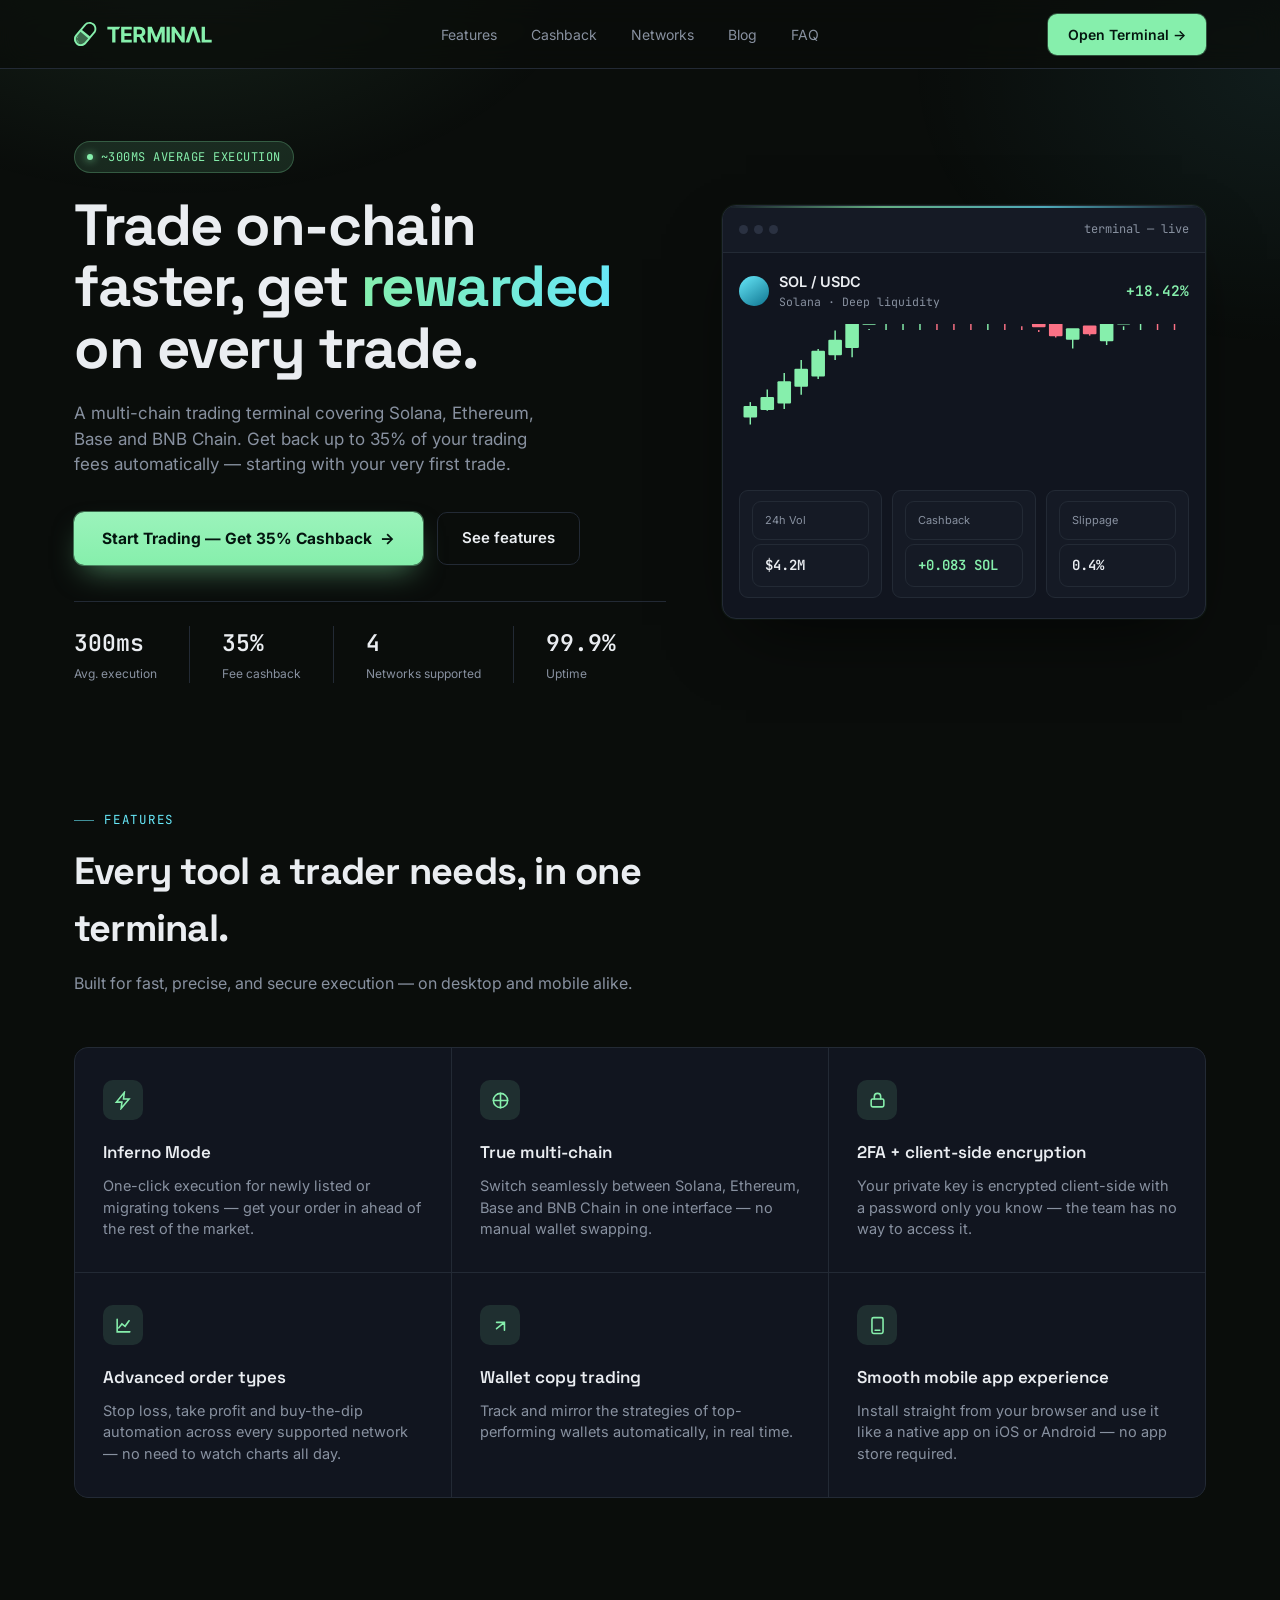
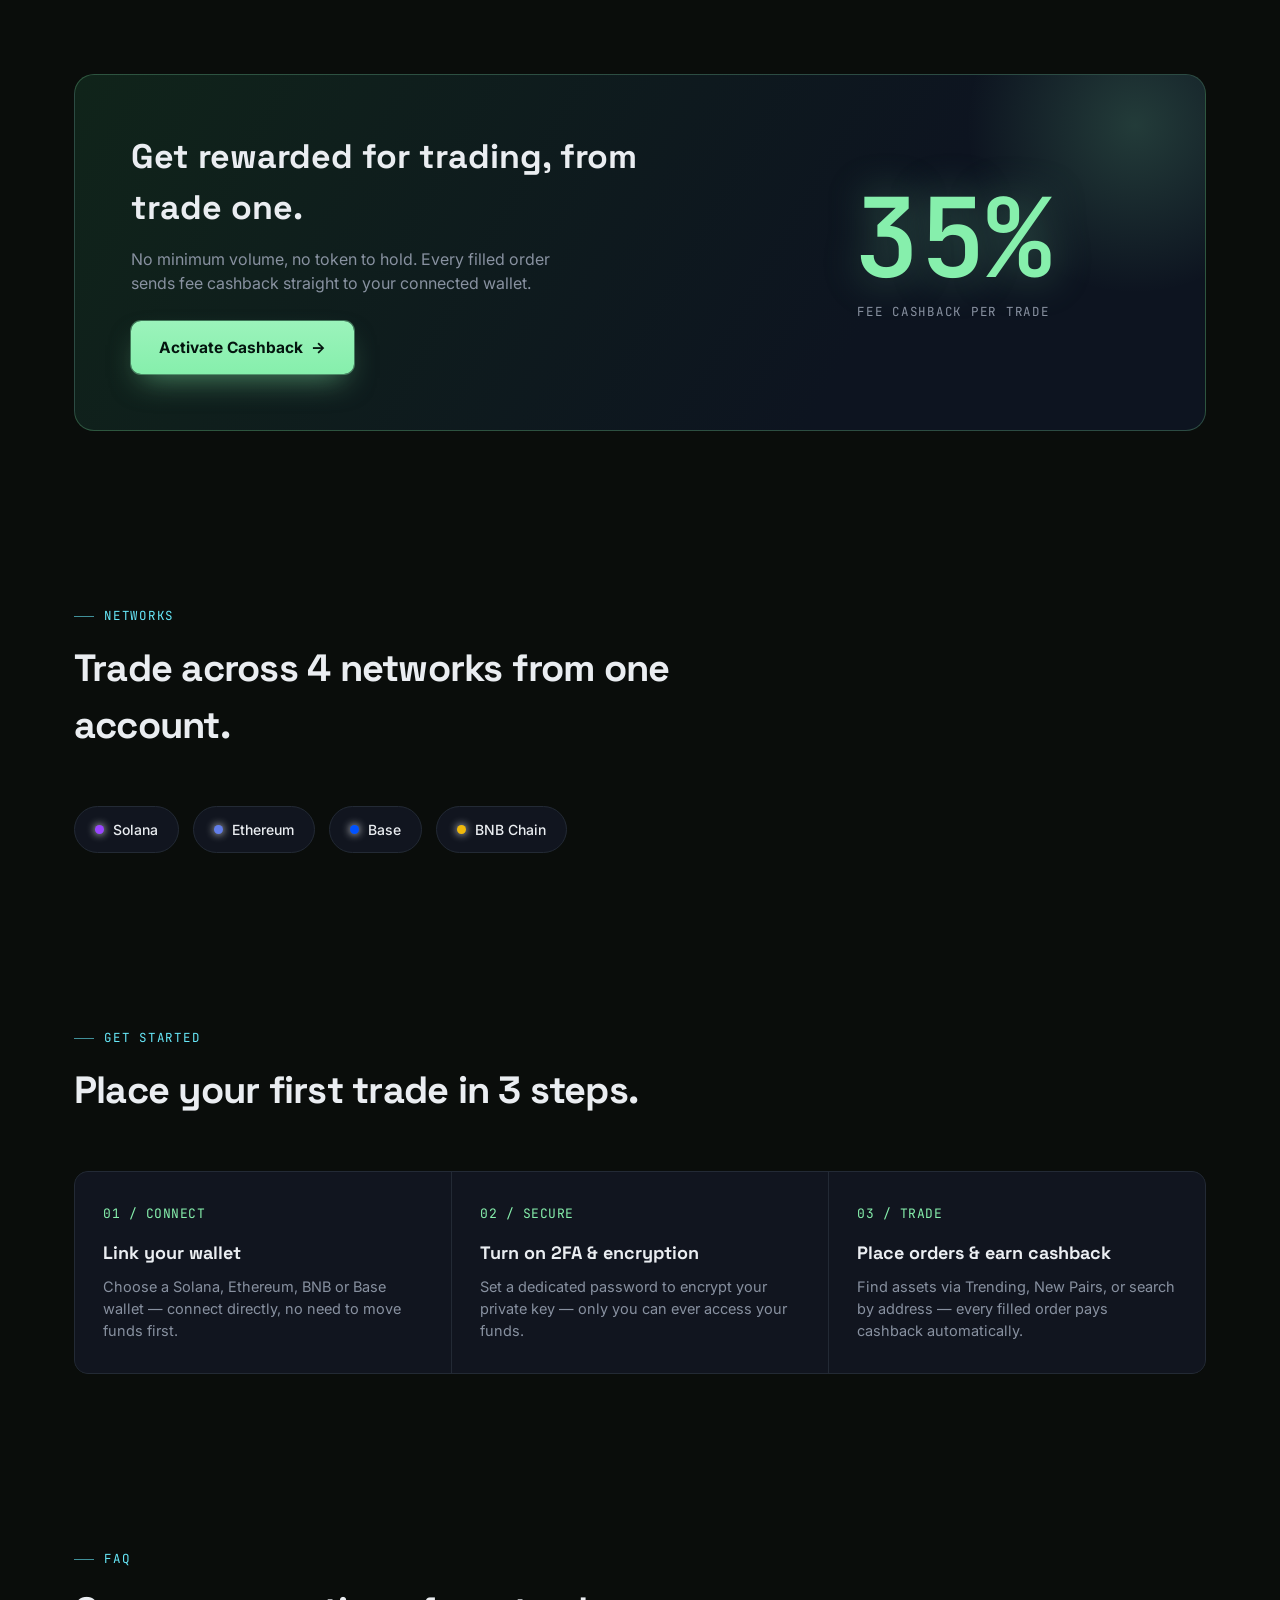
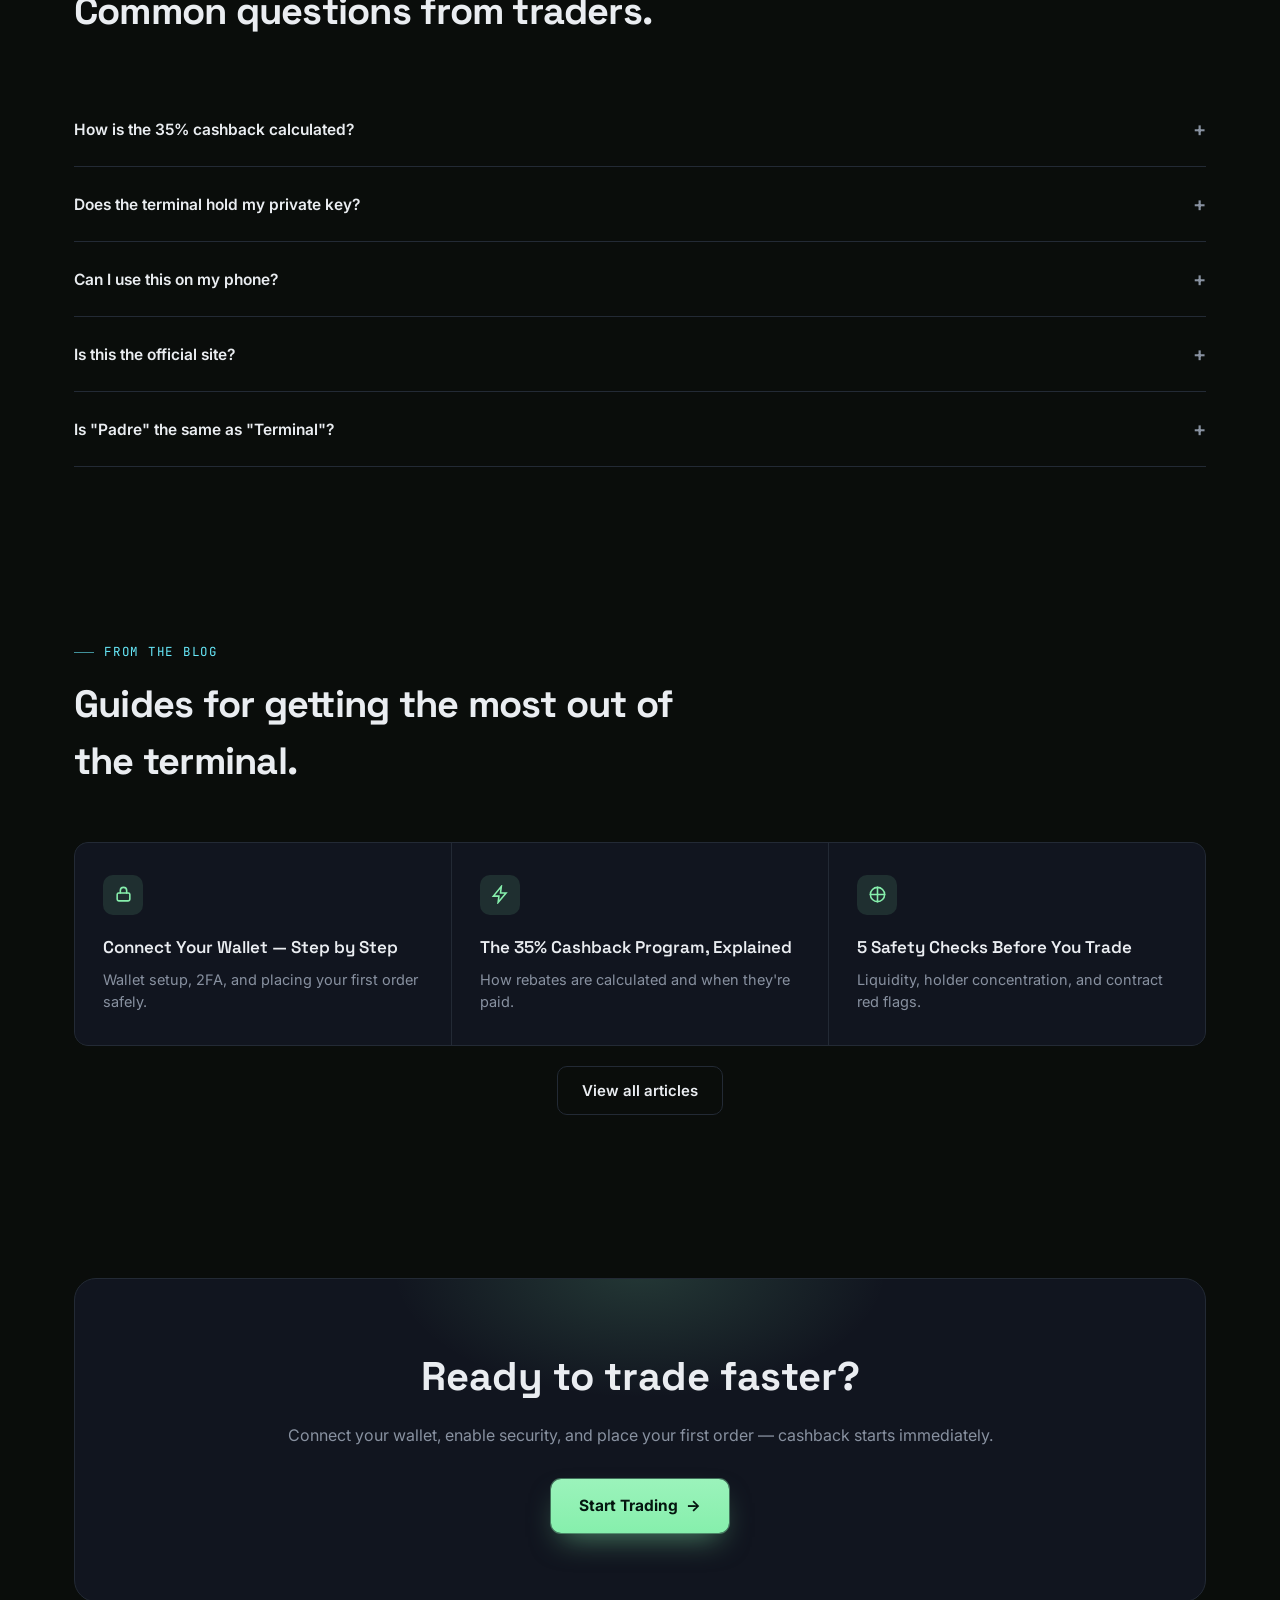
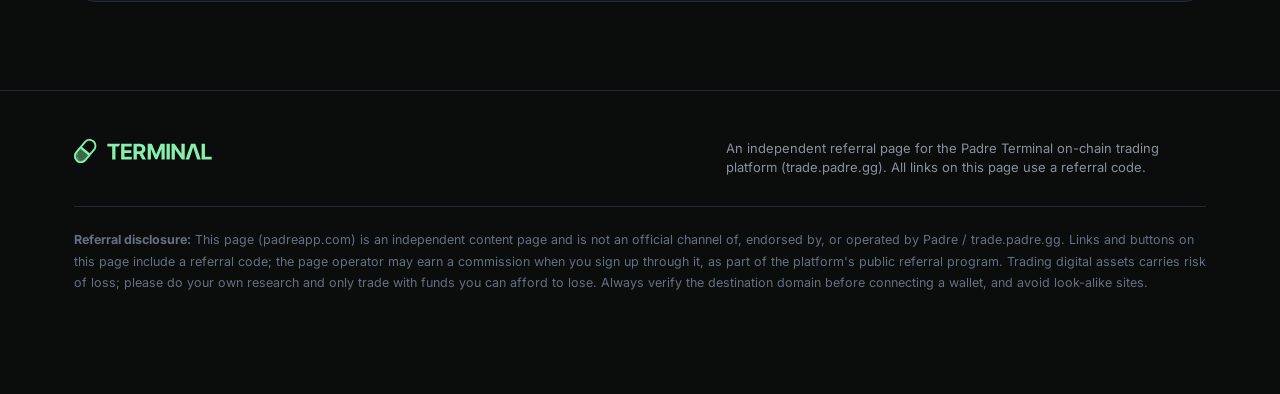
==== commit 684d4b7d: "Add files via upload Update "Padre Terminal Trading" name" ====
--- a/index.html
+++ b/index.html
@@ -312,6 +312,7 @@
     *{animation-duration:0.01ms !important; animation-iteration-count:1 !important; scroll-behavior:auto !important;}
   }
 </style>
+<meta name="google-site-verification" content="y27nLbCdoOfStVc7CJgpd6NTWOuGHdI75Tz1m7C90pw" />
 </head>
 <body>
 
@@ -344,7 +345,7 @@
         <a href="#faq">FAQ</a>
       </div>
       <div class="nav-right">
-        <a class="nav-cta" href="https://trade.padre.gg/rk/getbonus" target="_blank" rel="noopener sponsored">Open Terminal →</a>
+        <a class="nav-cta" href="https://trade.padre.gg/rk/started" target="_blank" rel="noopener sponsored">Open Terminal →</a>
         <button class="hamburger" id="menuBtn" aria-label="Open menu" aria-expanded="false">
           <svg viewBox="0 0 24 24" fill="none" stroke="currentColor" stroke-width="2" stroke-linecap="round"><path d="M4 7h16M4 12h16M4 17h16"/></svg>
         </button>
@@ -369,7 +370,7 @@
           <h1>Trade on-chain<br>faster, get <span class="hl">rewarded</span><br>on every trade.</h1>
           <p class="sub">A multi-chain trading terminal covering Solana, Ethereum, Base and BNB Chain. Get back up to 35% of your trading fees automatically — starting with your very first trade.</p>
           <div class="cta-row">
-            <a class="btn-primary" href="https://trade.padre.gg/rk/getbonus" target="_blank" rel="noopener sponsored">Start Trading — Get 35% Cashback<span class="arrow">→</span></a>
+            <a class="btn-primary" href="https://trade.padre.gg/rk/started" target="_blank" rel="noopener sponsored">Start Trading — Get 35% Cashback<span class="arrow">→</span></a>
             <a class="btn-ghost" href="#features">See features</a>
           </div>
           <div class="hero-stats">
@@ -460,7 +461,7 @@
         <div>
           <h2>Get rewarded for trading, from trade one.</h2>
           <p>No minimum volume, no token to hold. Every filled order sends fee cashback straight to your connected wallet.</p>
-          <a class="btn-primary" href="https://trade.padre.gg/rk/getbonus" target="_blank" rel="noopener sponsored">Activate Cashback<span class="arrow">→</span></a>
+          <a class="btn-primary" href="https://trade.padre.gg/rk/started" target="_blank" rel="noopener sponsored">Activate Cashback<span class="arrow">→</span></a>
         </div>
         <div>
           <div class="big-num">35%</div>
@@ -576,7 +577,7 @@
       <div class="final-cta">
         <h2>Ready to trade faster?</h2>
         <p>Connect your wallet, enable security, and place your first order — cashback starts immediately.</p>
-        <a class="btn-primary" href="https://trade.padre.gg/rk/getbonus" target="_blank" rel="noopener sponsored">Start Trading<span class="arrow">→</span></a>
+        <a class="btn-primary" href="https://trade.padre.gg/rk/started" target="_blank" rel="noopener sponsored">Start Trading<span class="arrow">→</span></a>
       </div>
     </div>
   </section>
@@ -613,7 +614,7 @@
 
 <div class="sticky-cta">
   <div class="txt"><b>Get 35% fee cashback</b><span>Connect your wallet in 30 seconds</span></div>
-  <a href="https://trade.padre.gg/rk/getbonus" target="_blank" rel="noopener sponsored">Start →</a>
+  <a href="https://trade.padre.gg/rk/started" target="_blank" rel="noopener sponsored">Start →</a>
 </div>
 
 <script>
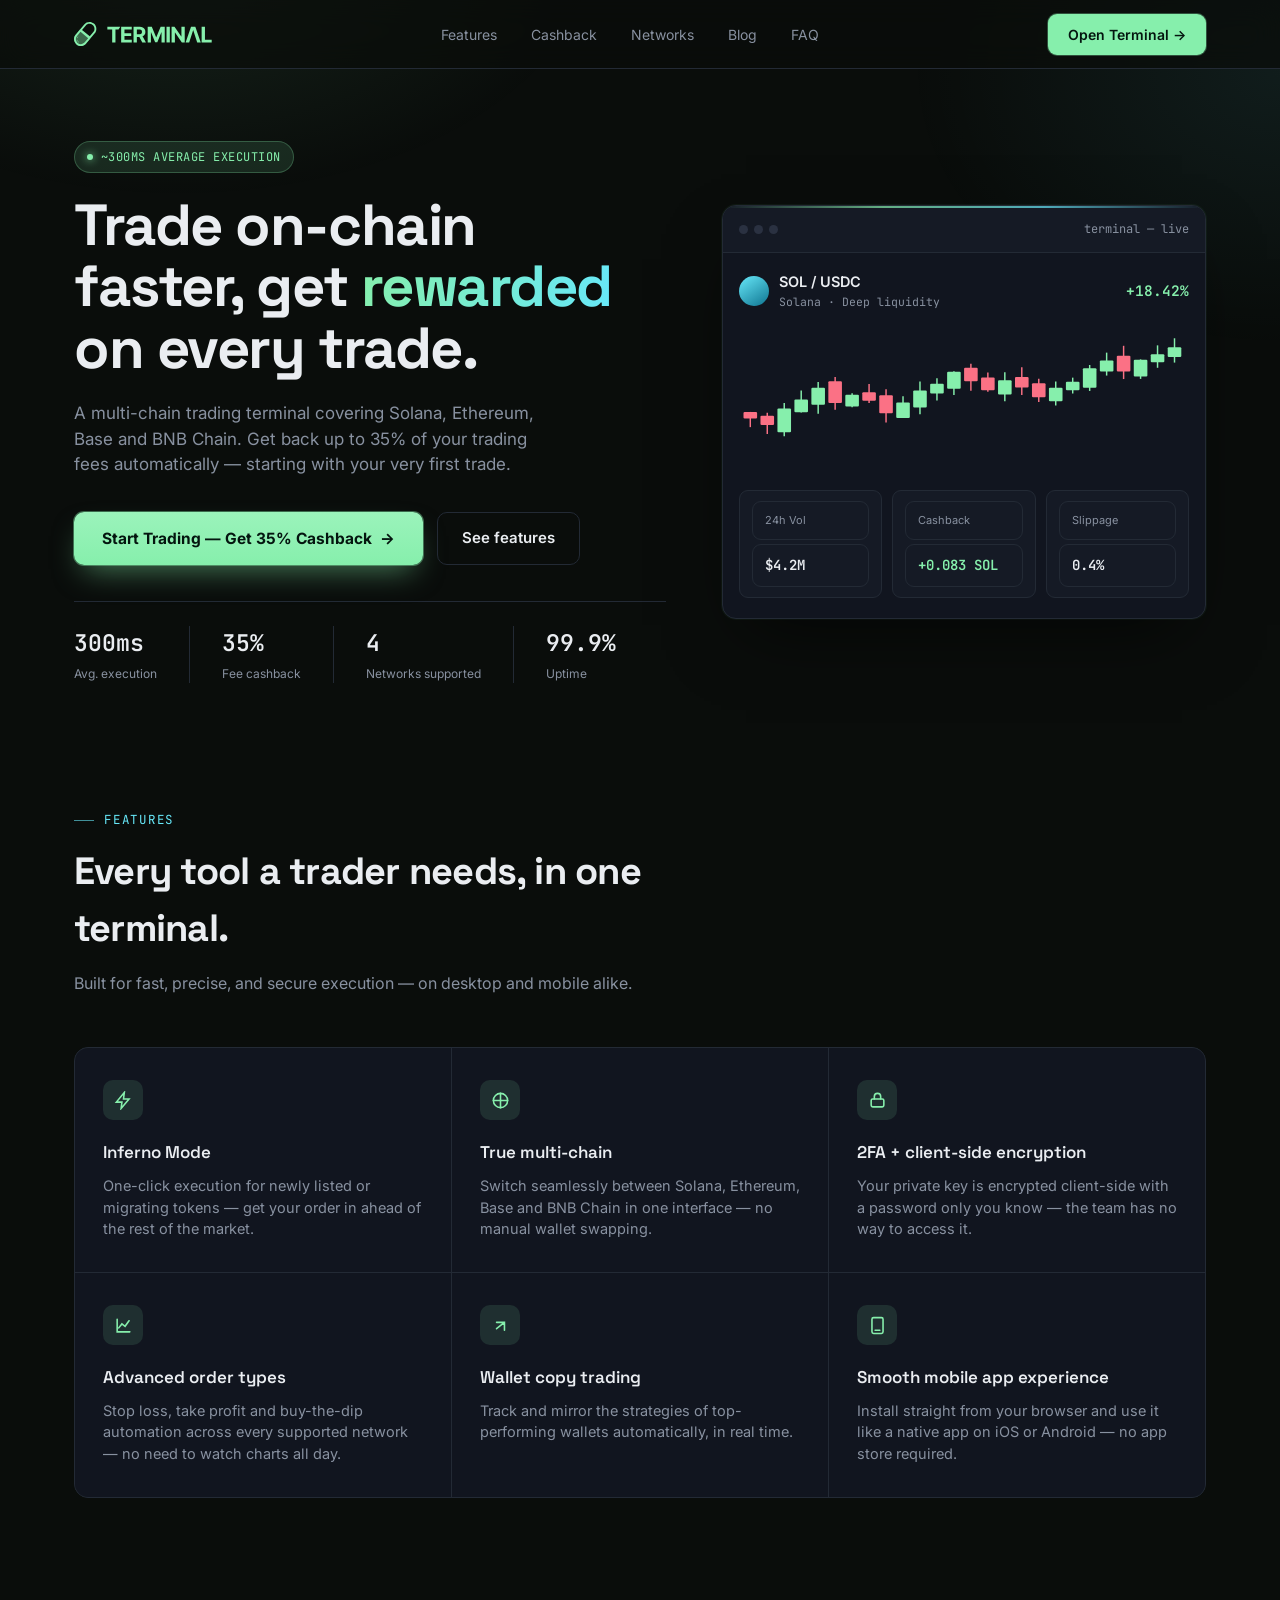
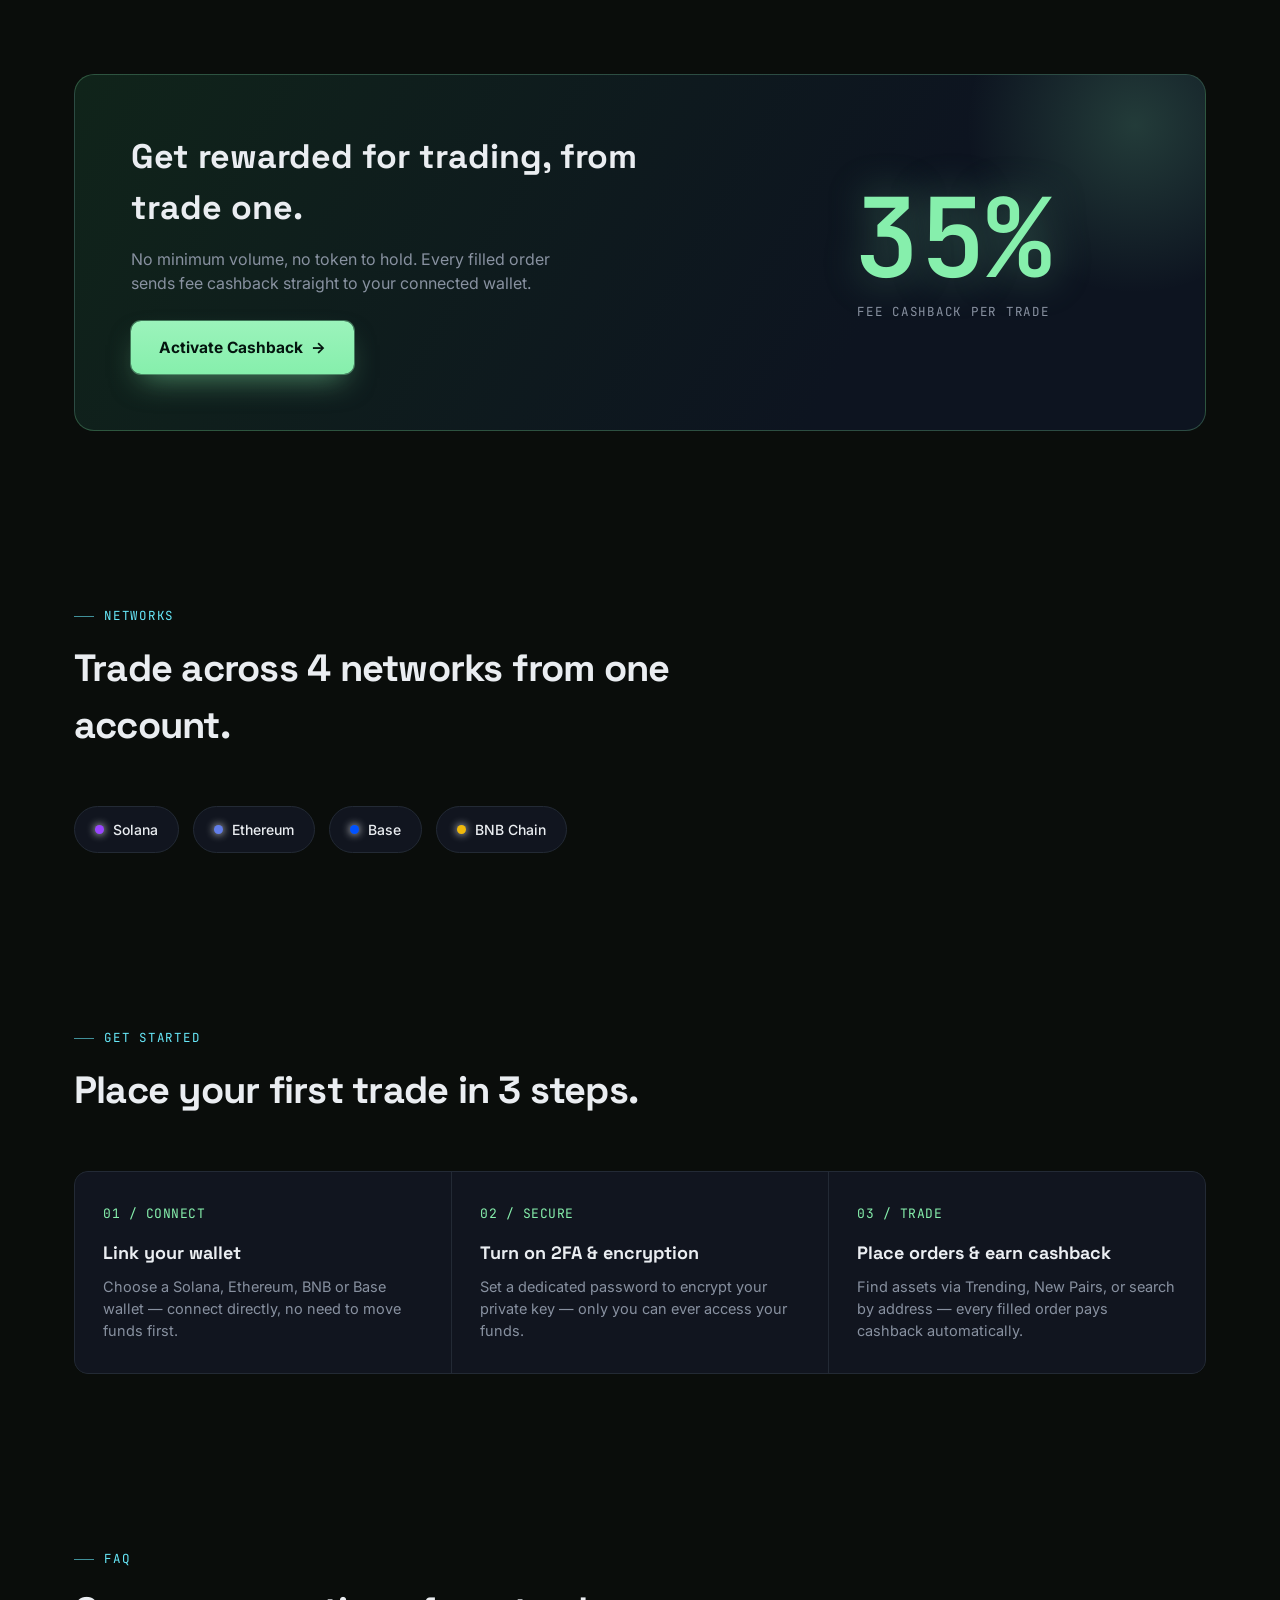
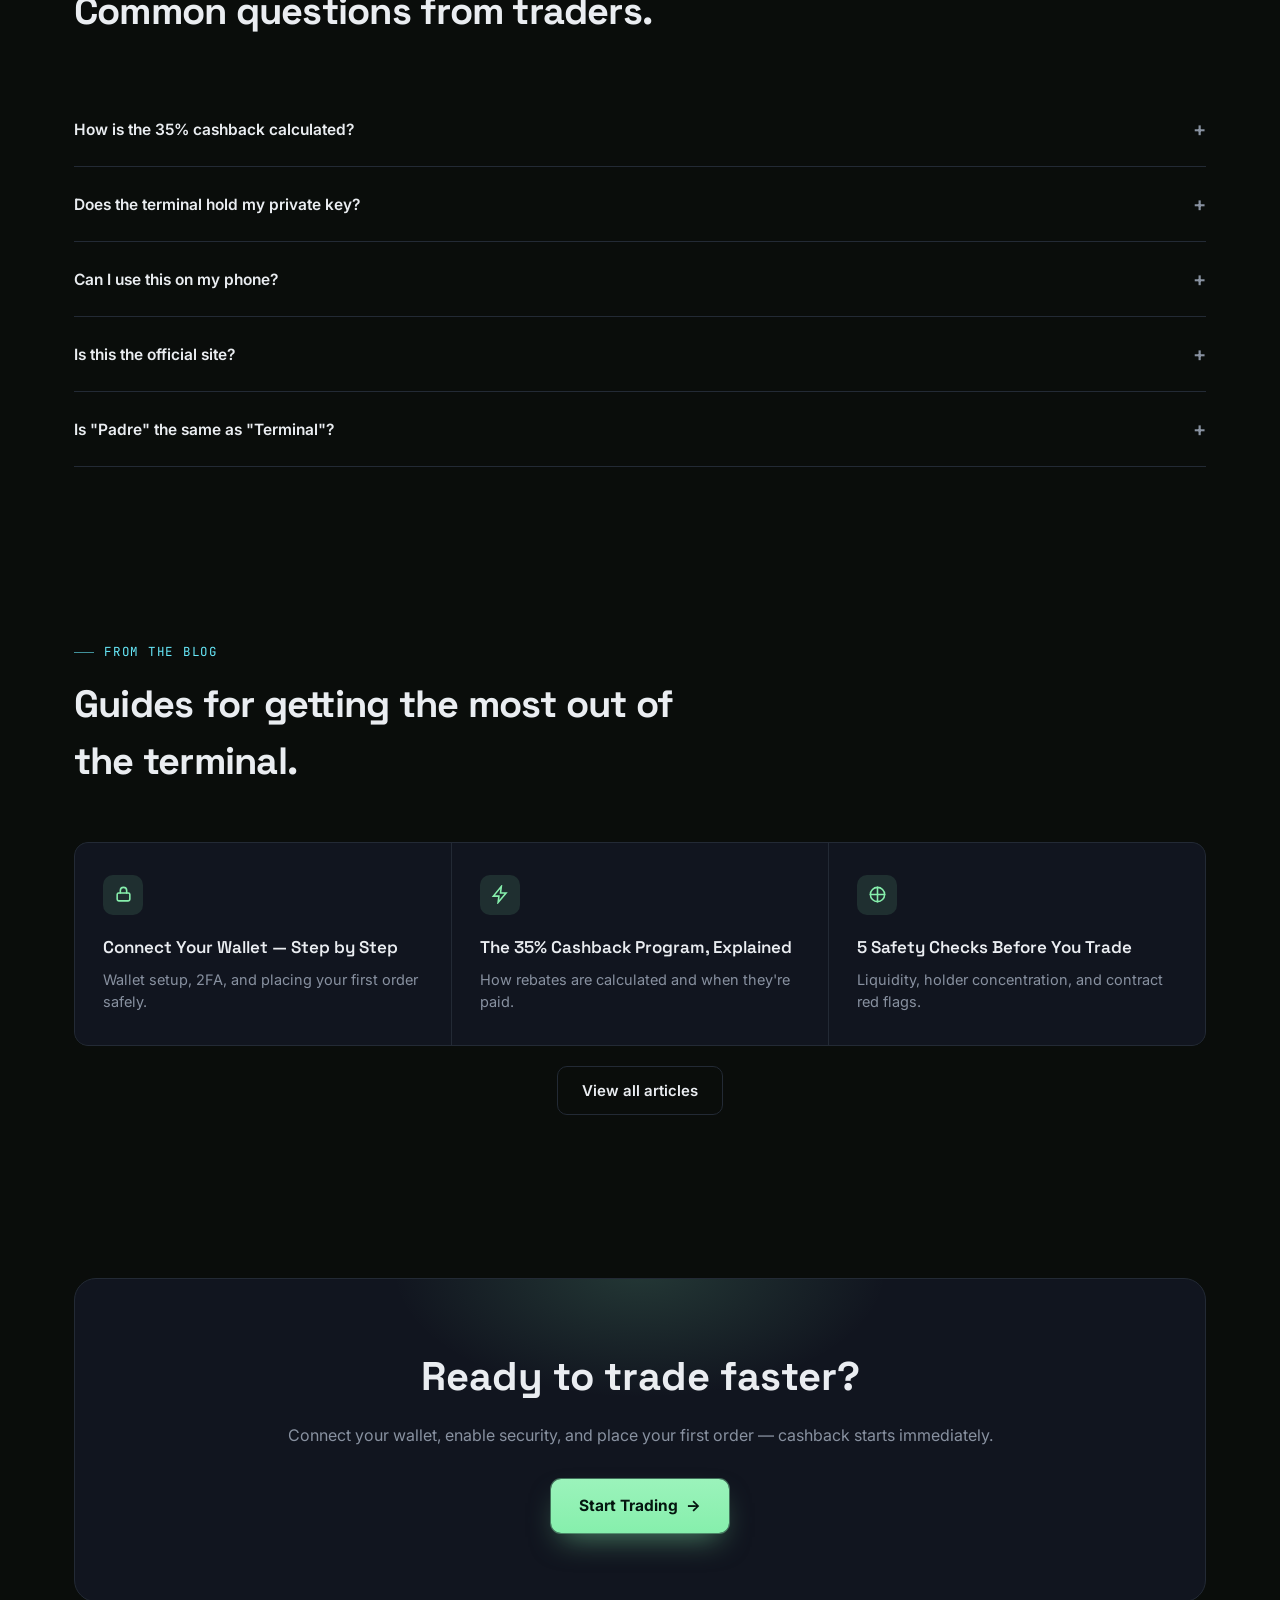
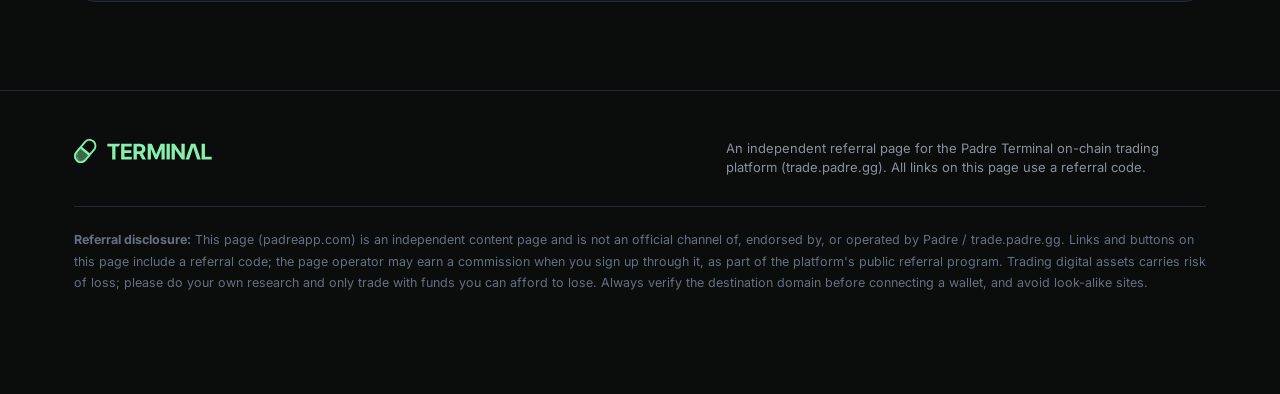
==== commit 58e8f4b2: "Add files via upload Update "Padre Terminal Trading" & Meta google" ====
--- a/index.html
+++ b/index.html
@@ -345,7 +345,7 @@
         <a href="#faq">FAQ</a>
       </div>
       <div class="nav-right">
-        <a class="nav-cta" href="https://trade.padre.gg/rk/started" target="_blank" rel="noopener sponsored">Open Terminal →</a>
+        <a class="nav-cta" href="https://trade.padre.gg/rk/getbonus" target="_blank" rel="noopener sponsored">Open Terminal →</a>
         <button class="hamburger" id="menuBtn" aria-label="Open menu" aria-expanded="false">
           <svg viewBox="0 0 24 24" fill="none" stroke="currentColor" stroke-width="2" stroke-linecap="round"><path d="M4 7h16M4 12h16M4 17h16"/></svg>
         </button>
@@ -370,7 +370,7 @@
           <h1>Trade on-chain<br>faster, get <span class="hl">rewarded</span><br>on every trade.</h1>
           <p class="sub">A multi-chain trading terminal covering Solana, Ethereum, Base and BNB Chain. Get back up to 35% of your trading fees automatically — starting with your very first trade.</p>
           <div class="cta-row">
-            <a class="btn-primary" href="https://trade.padre.gg/rk/started" target="_blank" rel="noopener sponsored">Start Trading — Get 35% Cashback<span class="arrow">→</span></a>
+            <a class="btn-primary" href="https://trade.padre.gg/rk/getbonus" target="_blank" rel="noopener sponsored">Start Trading — Get 35% Cashback<span class="arrow">→</span></a>
             <a class="btn-ghost" href="#features">See features</a>
           </div>
           <div class="hero-stats">
@@ -461,7 +461,7 @@
         <div>
           <h2>Get rewarded for trading, from trade one.</h2>
           <p>No minimum volume, no token to hold. Every filled order sends fee cashback straight to your connected wallet.</p>
-          <a class="btn-primary" href="https://trade.padre.gg/rk/started" target="_blank" rel="noopener sponsored">Activate Cashback<span class="arrow">→</span></a>
+          <a class="btn-primary" href="https://trade.padre.gg/rk/getbonus" target="_blank" rel="noopener sponsored">Activate Cashback<span class="arrow">→</span></a>
         </div>
         <div>
           <div class="big-num">35%</div>
@@ -577,7 +577,7 @@
       <div class="final-cta">
         <h2>Ready to trade faster?</h2>
         <p>Connect your wallet, enable security, and place your first order — cashback starts immediately.</p>
-        <a class="btn-primary" href="https://trade.padre.gg/rk/started" target="_blank" rel="noopener sponsored">Start Trading<span class="arrow">→</span></a>
+        <a class="btn-primary" href="https://trade.padre.gg/rk/getbonus" target="_blank" rel="noopener sponsored">Start Trading<span class="arrow">→</span></a>
       </div>
     </div>
   </section>
@@ -614,7 +614,7 @@
 
 <div class="sticky-cta">
   <div class="txt"><b>Get 35% fee cashback</b><span>Connect your wallet in 30 seconds</span></div>
-  <a href="https://trade.padre.gg/rk/started" target="_blank" rel="noopener sponsored">Start →</a>
+  <a href="https://trade.padre.gg/rk/getbonus" target="_blank" rel="noopener sponsored">Start →</a>
 </div>
 
 <script>
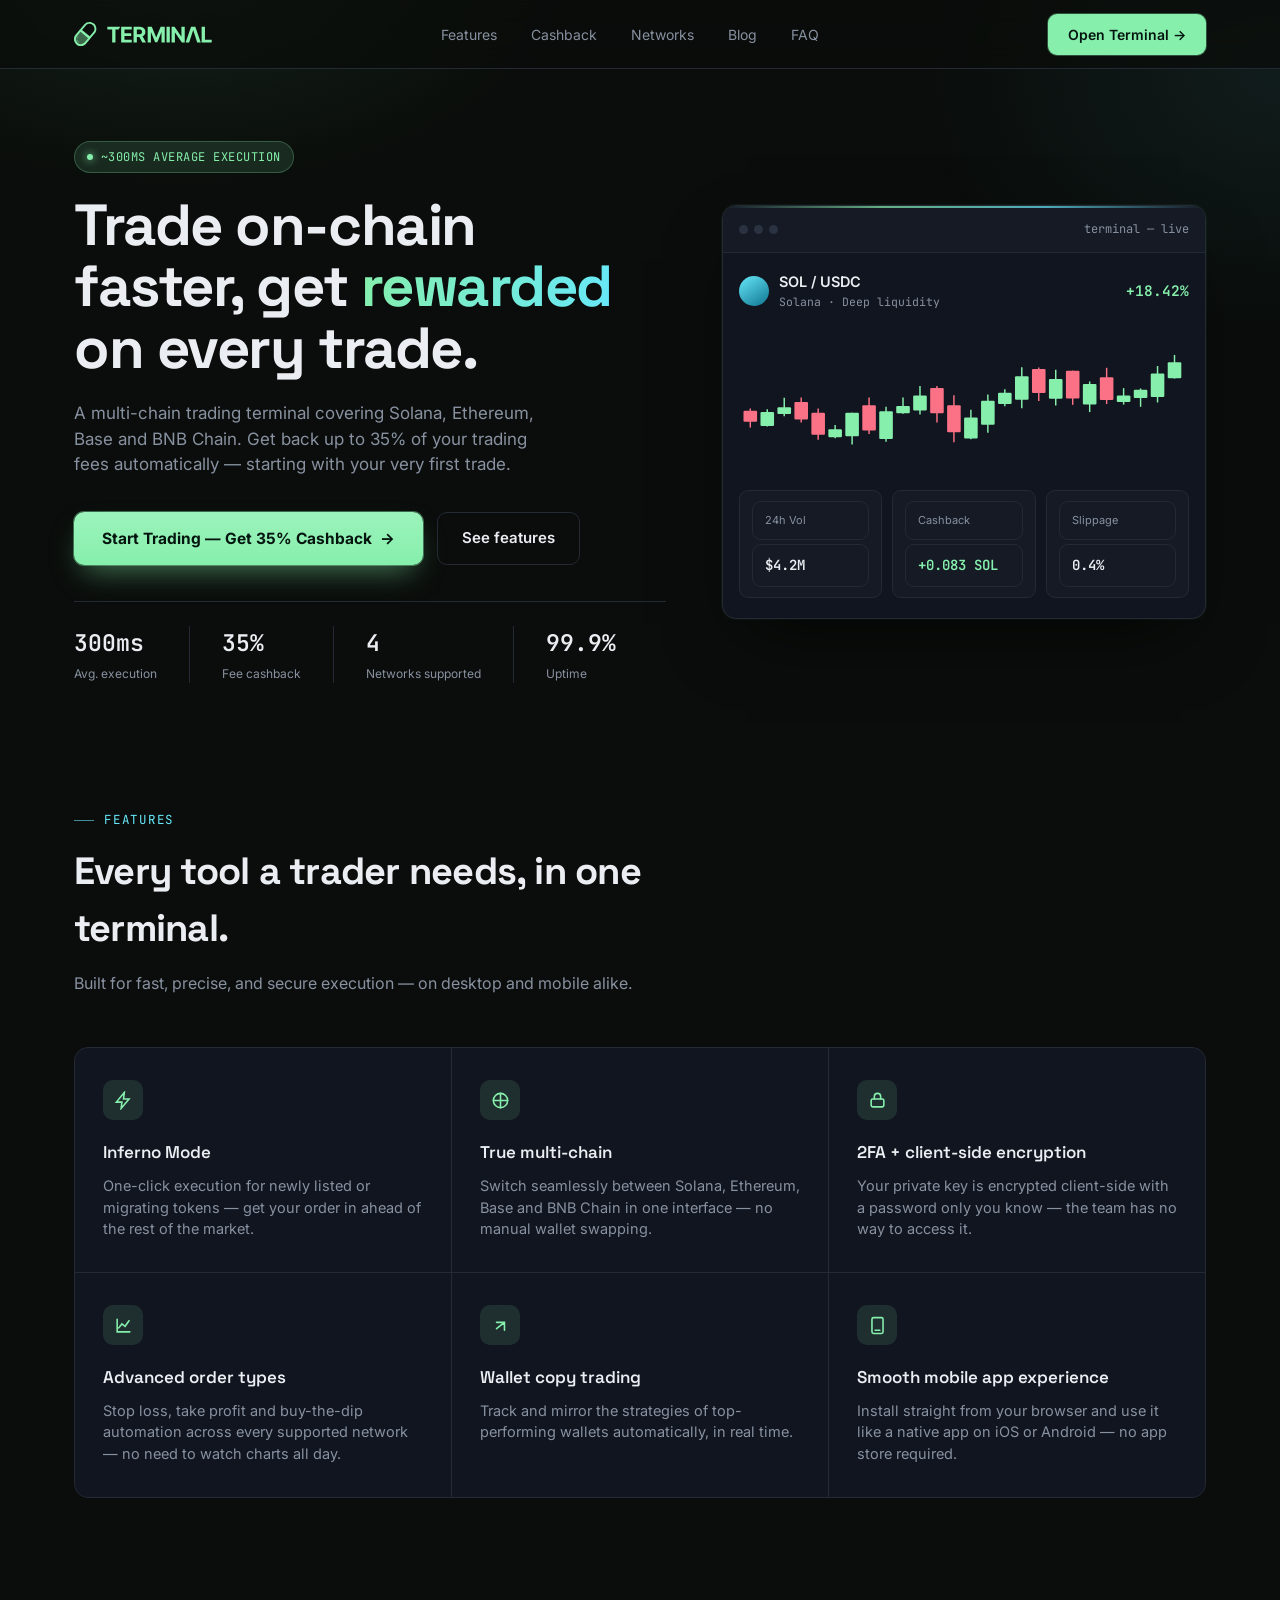
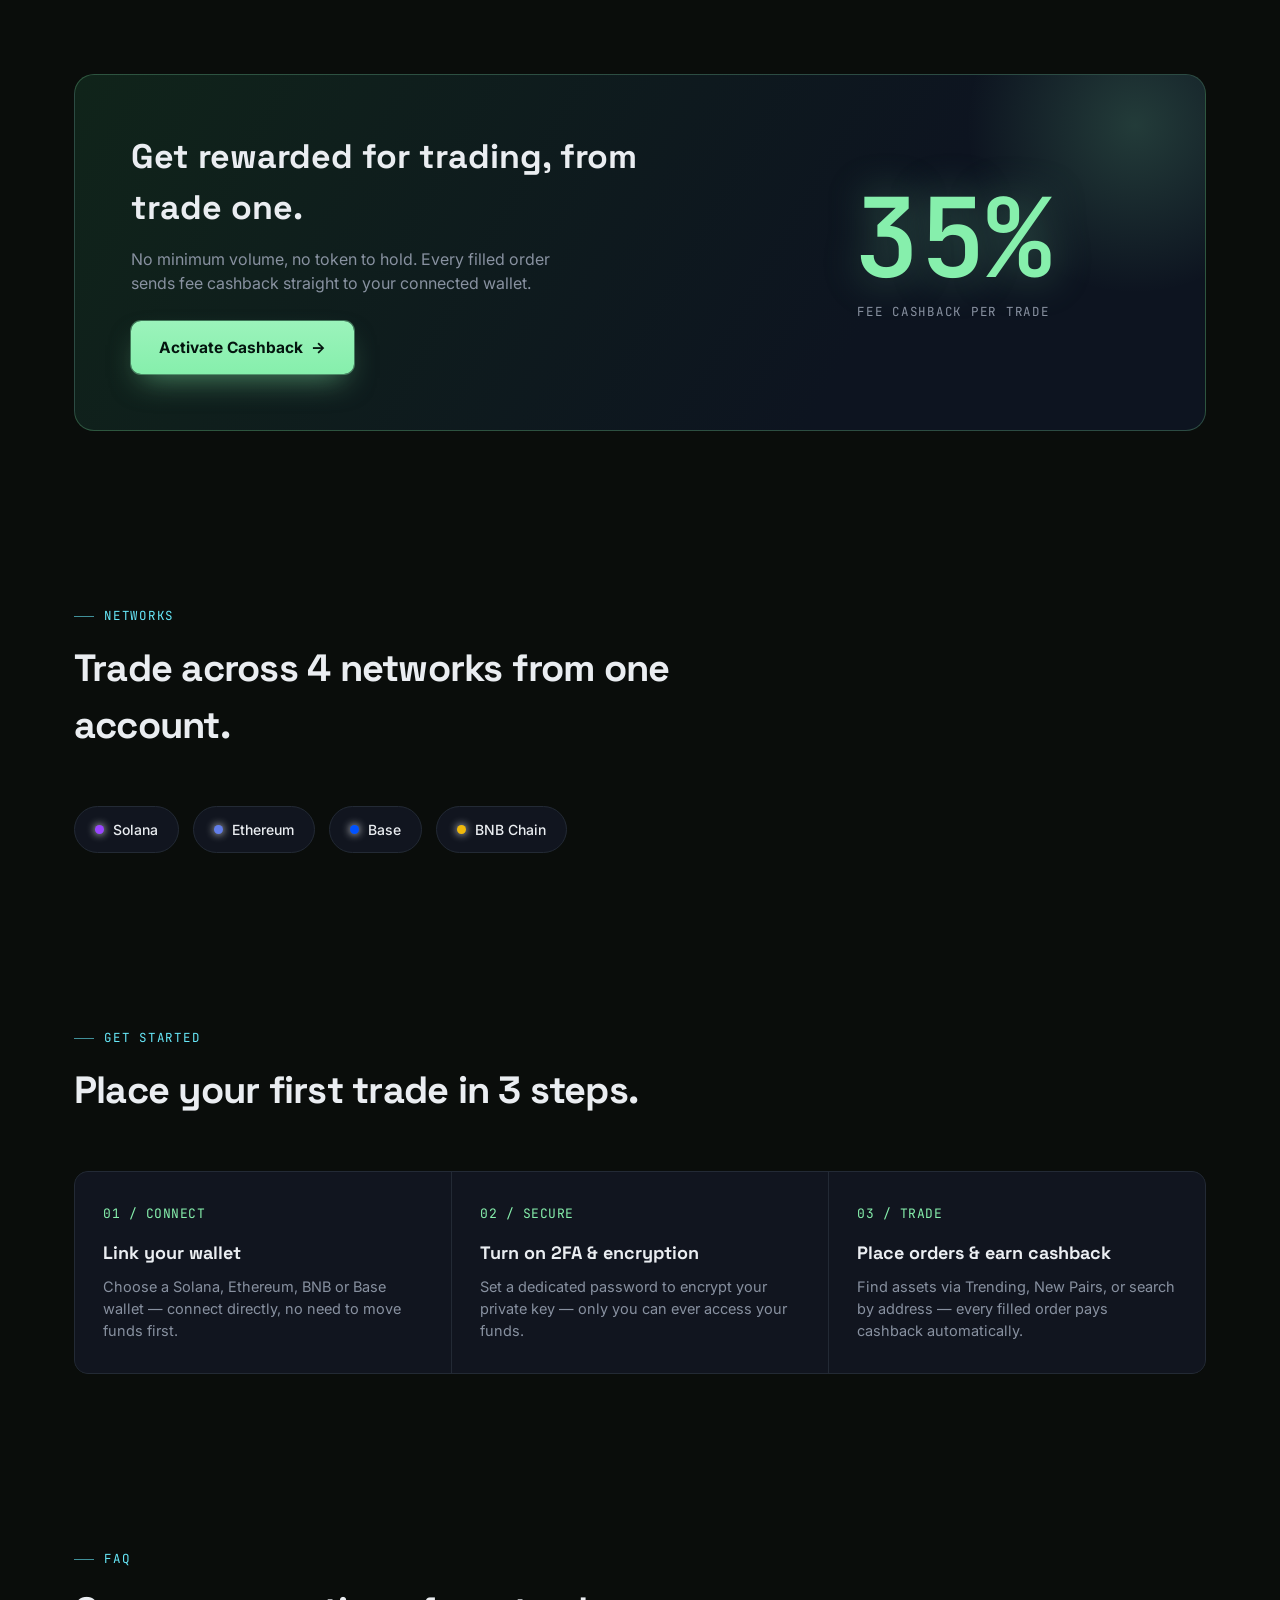
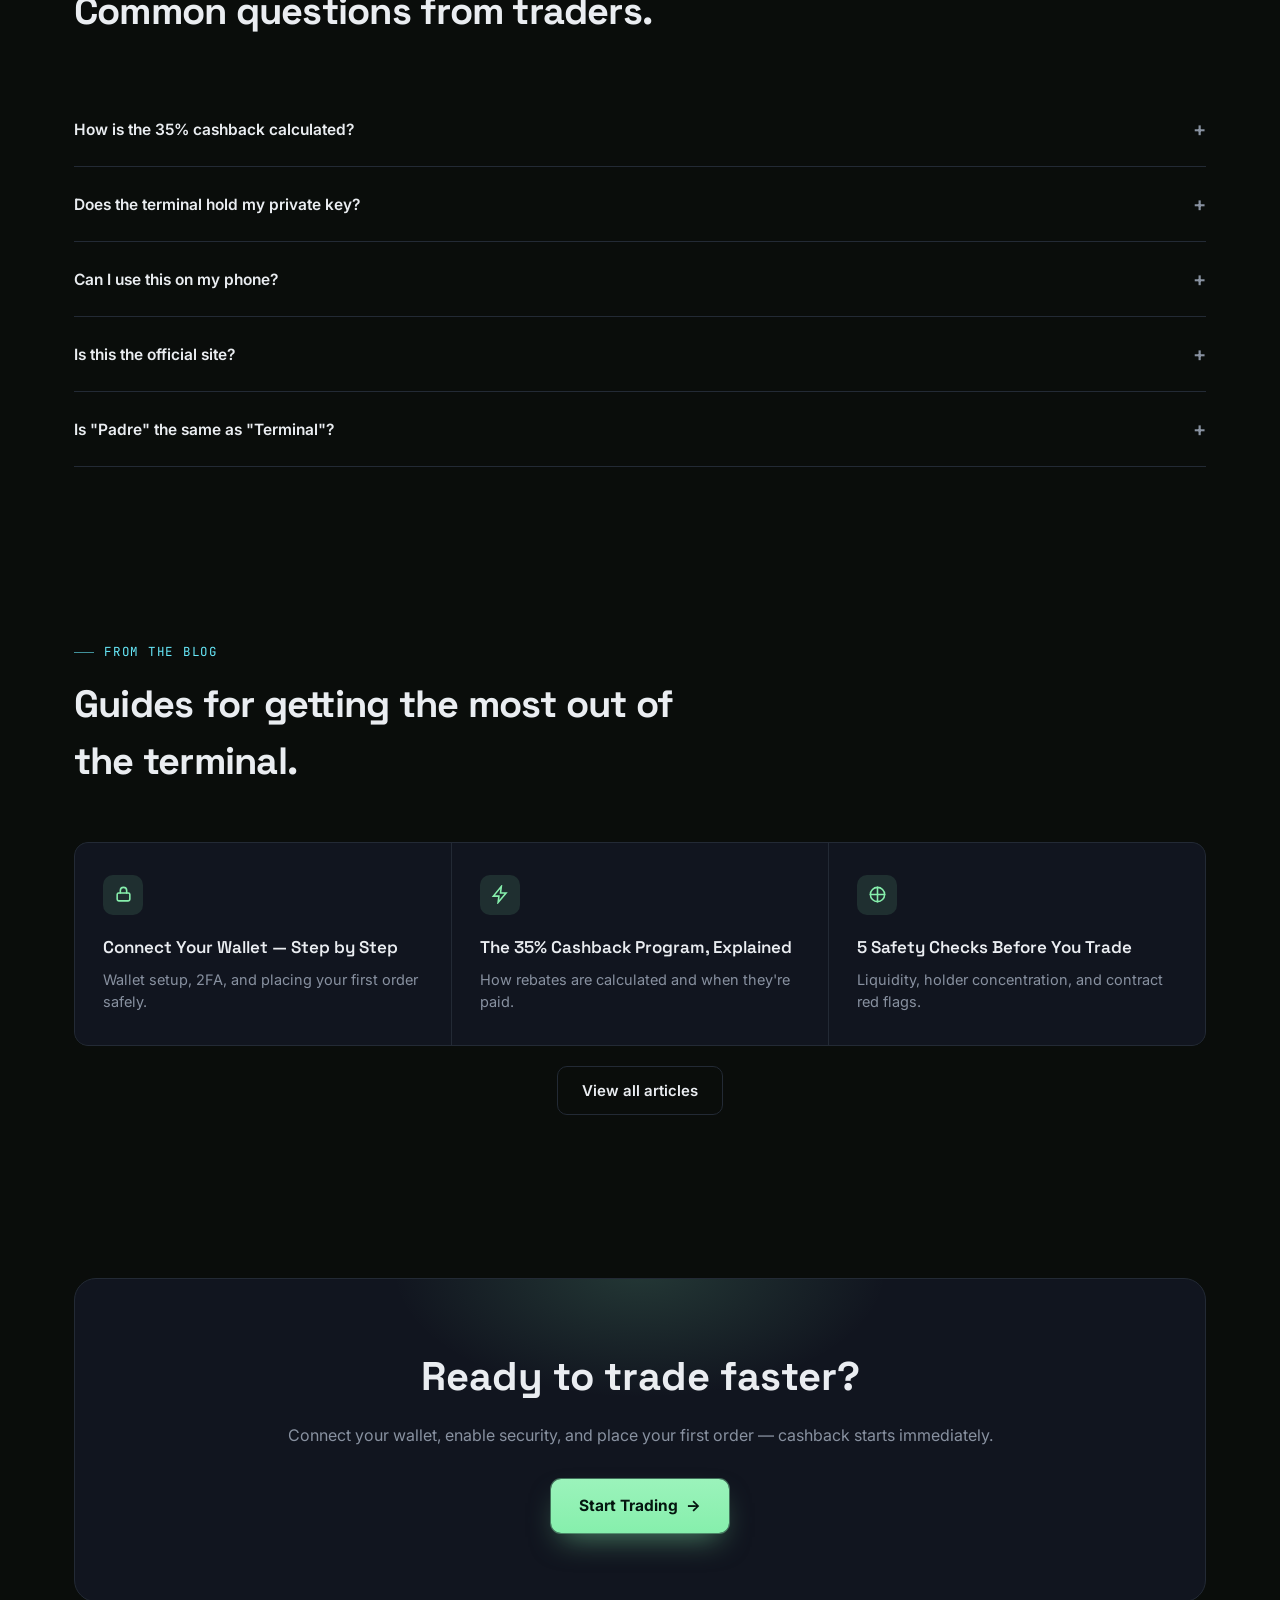
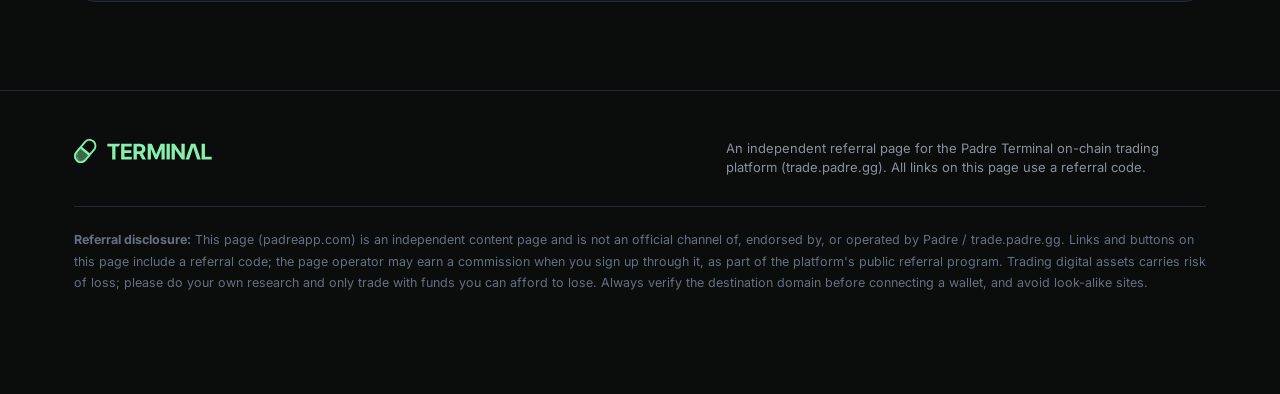
==== commit 7b82bb7c: "Add files via upload" ====
--- a/index.html
+++ b/index.html
@@ -111,6 +111,16 @@
   .mobile-panel a:last-child{border-bottom:none;}
   .mobile-panel a:hover{color:var(--up);}
 
+  @media(max-width:480px){
+    .wrap{padding:0 16px;}
+    nav{height:60px;}
+    .logo-img, .logo-img svg{height:18px;}
+    .nav-right{gap:6px;}
+    .nav-cta{padding:8px 12px; font-size:12.5px;}
+    .hamburger{width:32px; height:32px;}
+    .hamburger svg{width:16px; height:16px;}
+  }
+
   /* ---------- Hero ---------- */
   .hero{
     position:relative;
@@ -345,7 +355,7 @@
         <a href="#faq">FAQ</a>
       </div>
       <div class="nav-right">
-        <a class="nav-cta" href="https://trade.padre.gg/rk/getbonus" target="_blank" rel="noopener sponsored">Open Terminal →</a>
+        <a class="nav-cta" href="/go/" target="_blank" rel="noopener sponsored">Open Terminal →</a>
         <button class="hamburger" id="menuBtn" aria-label="Open menu" aria-expanded="false">
           <svg viewBox="0 0 24 24" fill="none" stroke="currentColor" stroke-width="2" stroke-linecap="round"><path d="M4 7h16M4 12h16M4 17h16"/></svg>
         </button>
@@ -370,7 +380,7 @@
           <h1>Trade on-chain<br>faster, get <span class="hl">rewarded</span><br>on every trade.</h1>
           <p class="sub">A multi-chain trading terminal covering Solana, Ethereum, Base and BNB Chain. Get back up to 35% of your trading fees automatically — starting with your very first trade.</p>
           <div class="cta-row">
-            <a class="btn-primary" href="https://trade.padre.gg/rk/getbonus" target="_blank" rel="noopener sponsored">Start Trading — Get 35% Cashback<span class="arrow">→</span></a>
+            <a class="btn-primary" href="/go/" target="_blank" rel="noopener sponsored">Start Trading — Get 35% Cashback<span class="arrow">→</span></a>
             <a class="btn-ghost" href="#features">See features</a>
           </div>
           <div class="hero-stats">
@@ -461,7 +471,7 @@
         <div>
           <h2>Get rewarded for trading, from trade one.</h2>
           <p>No minimum volume, no token to hold. Every filled order sends fee cashback straight to your connected wallet.</p>
-          <a class="btn-primary" href="https://trade.padre.gg/rk/getbonus" target="_blank" rel="noopener sponsored">Activate Cashback<span class="arrow">→</span></a>
+          <a class="btn-primary" href="/go/" target="_blank" rel="noopener sponsored">Activate Cashback<span class="arrow">→</span></a>
         </div>
         <div>
           <div class="big-num">35%</div>
@@ -577,7 +587,7 @@
       <div class="final-cta">
         <h2>Ready to trade faster?</h2>
         <p>Connect your wallet, enable security, and place your first order — cashback starts immediately.</p>
-        <a class="btn-primary" href="https://trade.padre.gg/rk/getbonus" target="_blank" rel="noopener sponsored">Start Trading<span class="arrow">→</span></a>
+        <a class="btn-primary" href="/go/" target="_blank" rel="noopener sponsored">Start Trading<span class="arrow">→</span></a>
       </div>
     </div>
   </section>
@@ -614,7 +624,7 @@
 
 <div class="sticky-cta">
   <div class="txt"><b>Get 35% fee cashback</b><span>Connect your wallet in 30 seconds</span></div>
-  <a href="https://trade.padre.gg/rk/getbonus" target="_blank" rel="noopener sponsored">Start →</a>
+  <a href="/go/" target="_blank" rel="noopener sponsored">Start →</a>
 </div>
 
 <script>
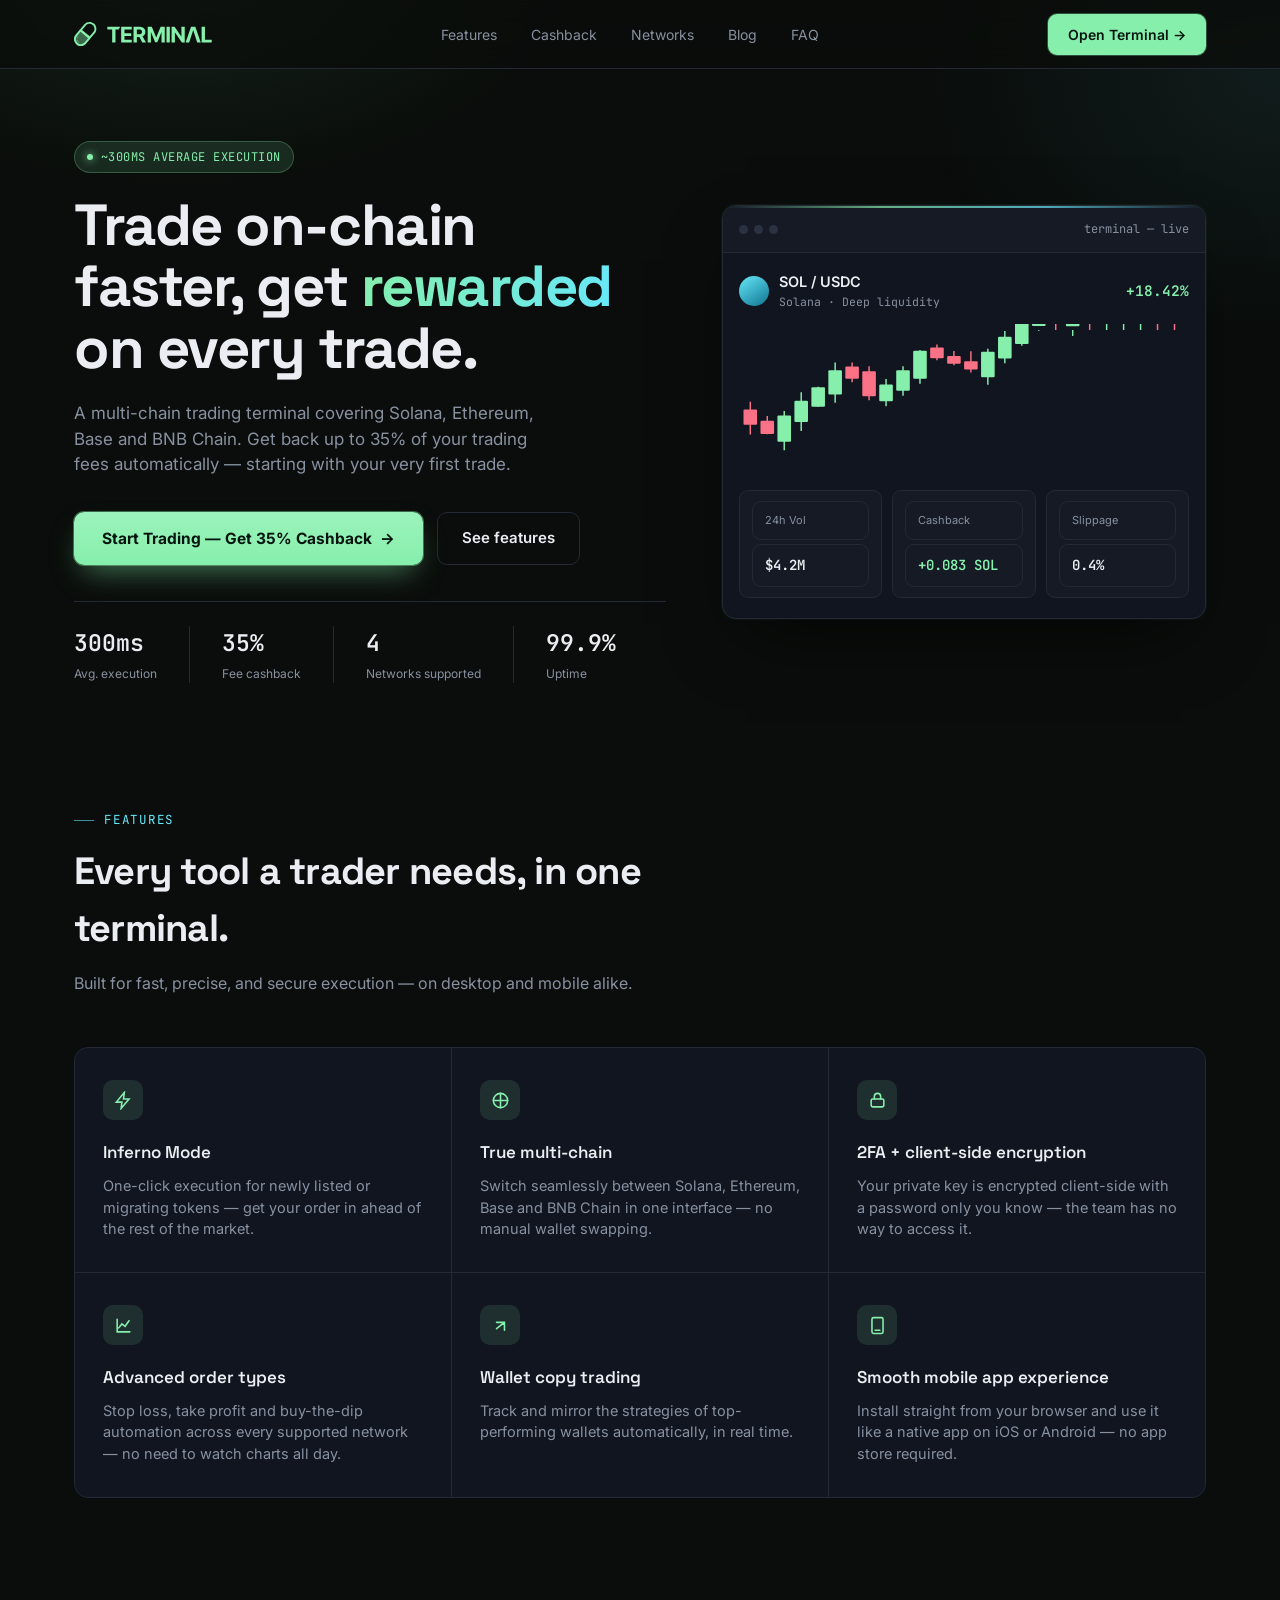
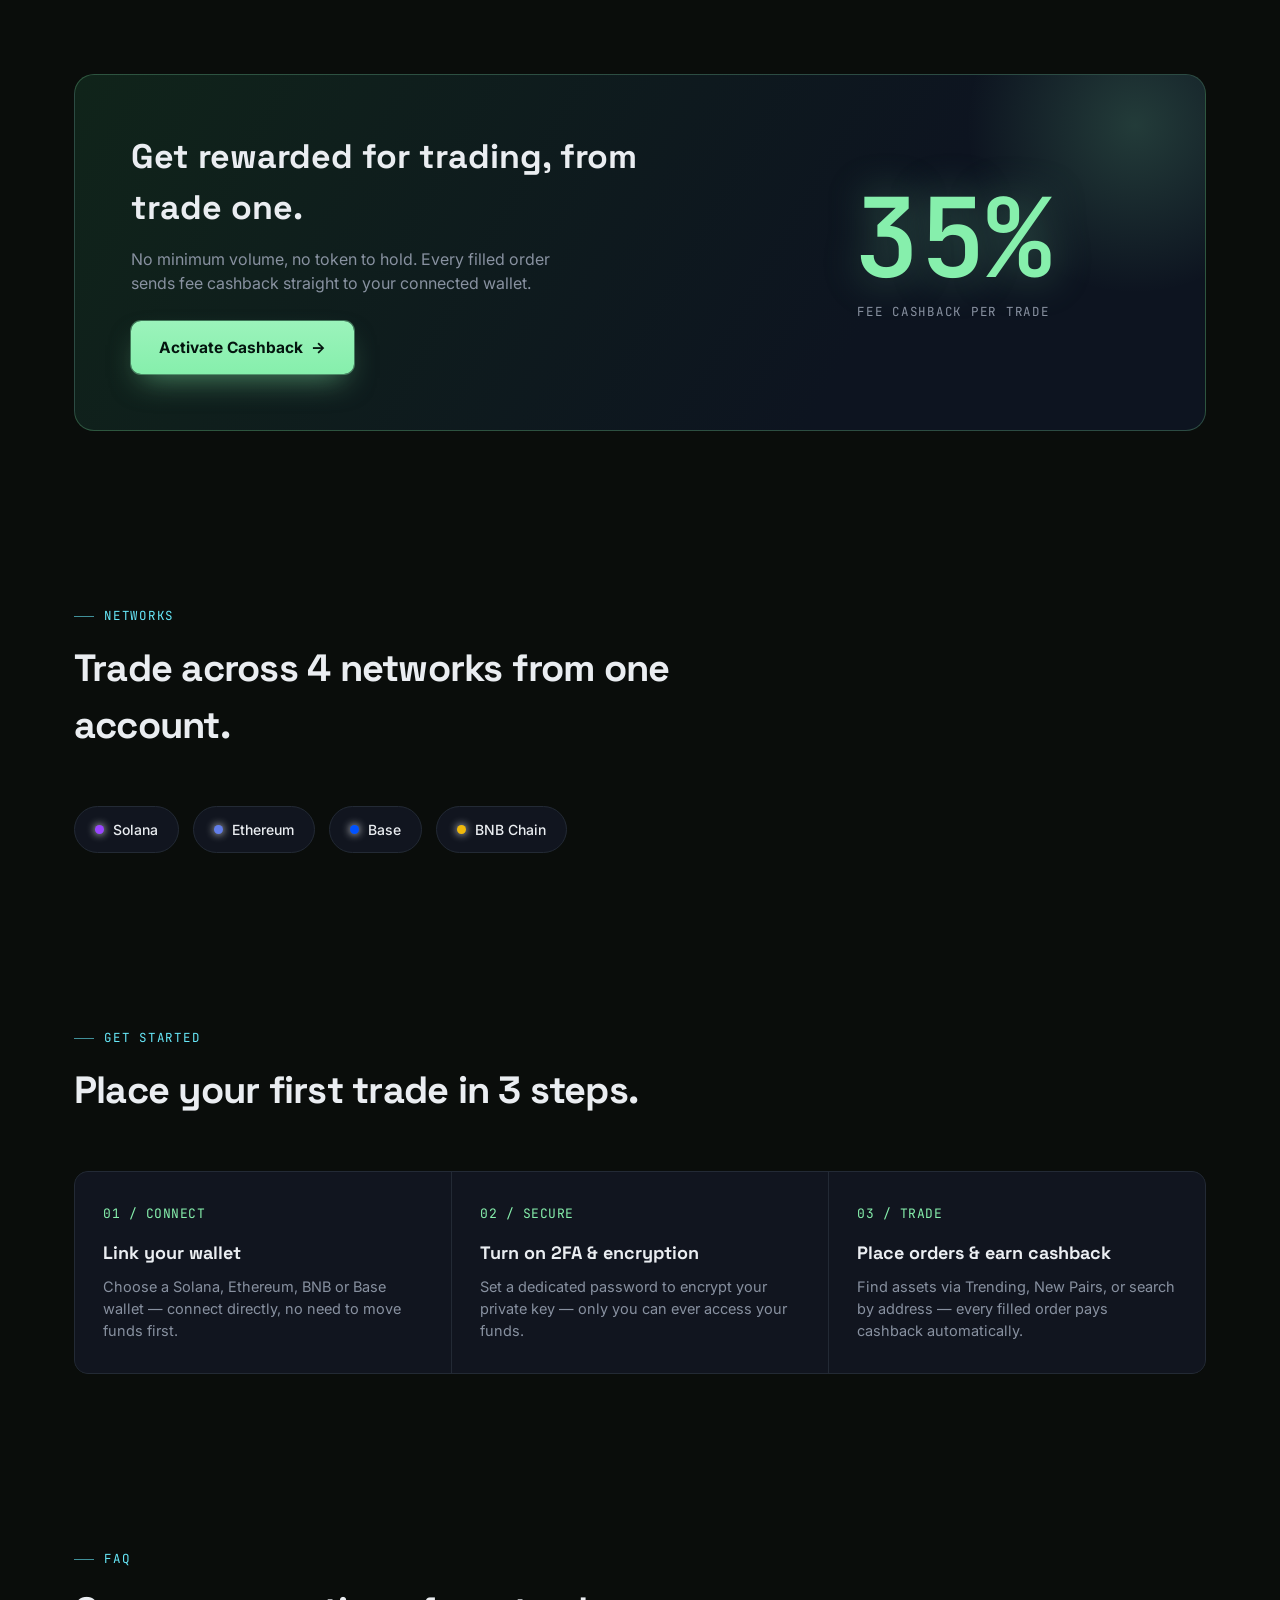
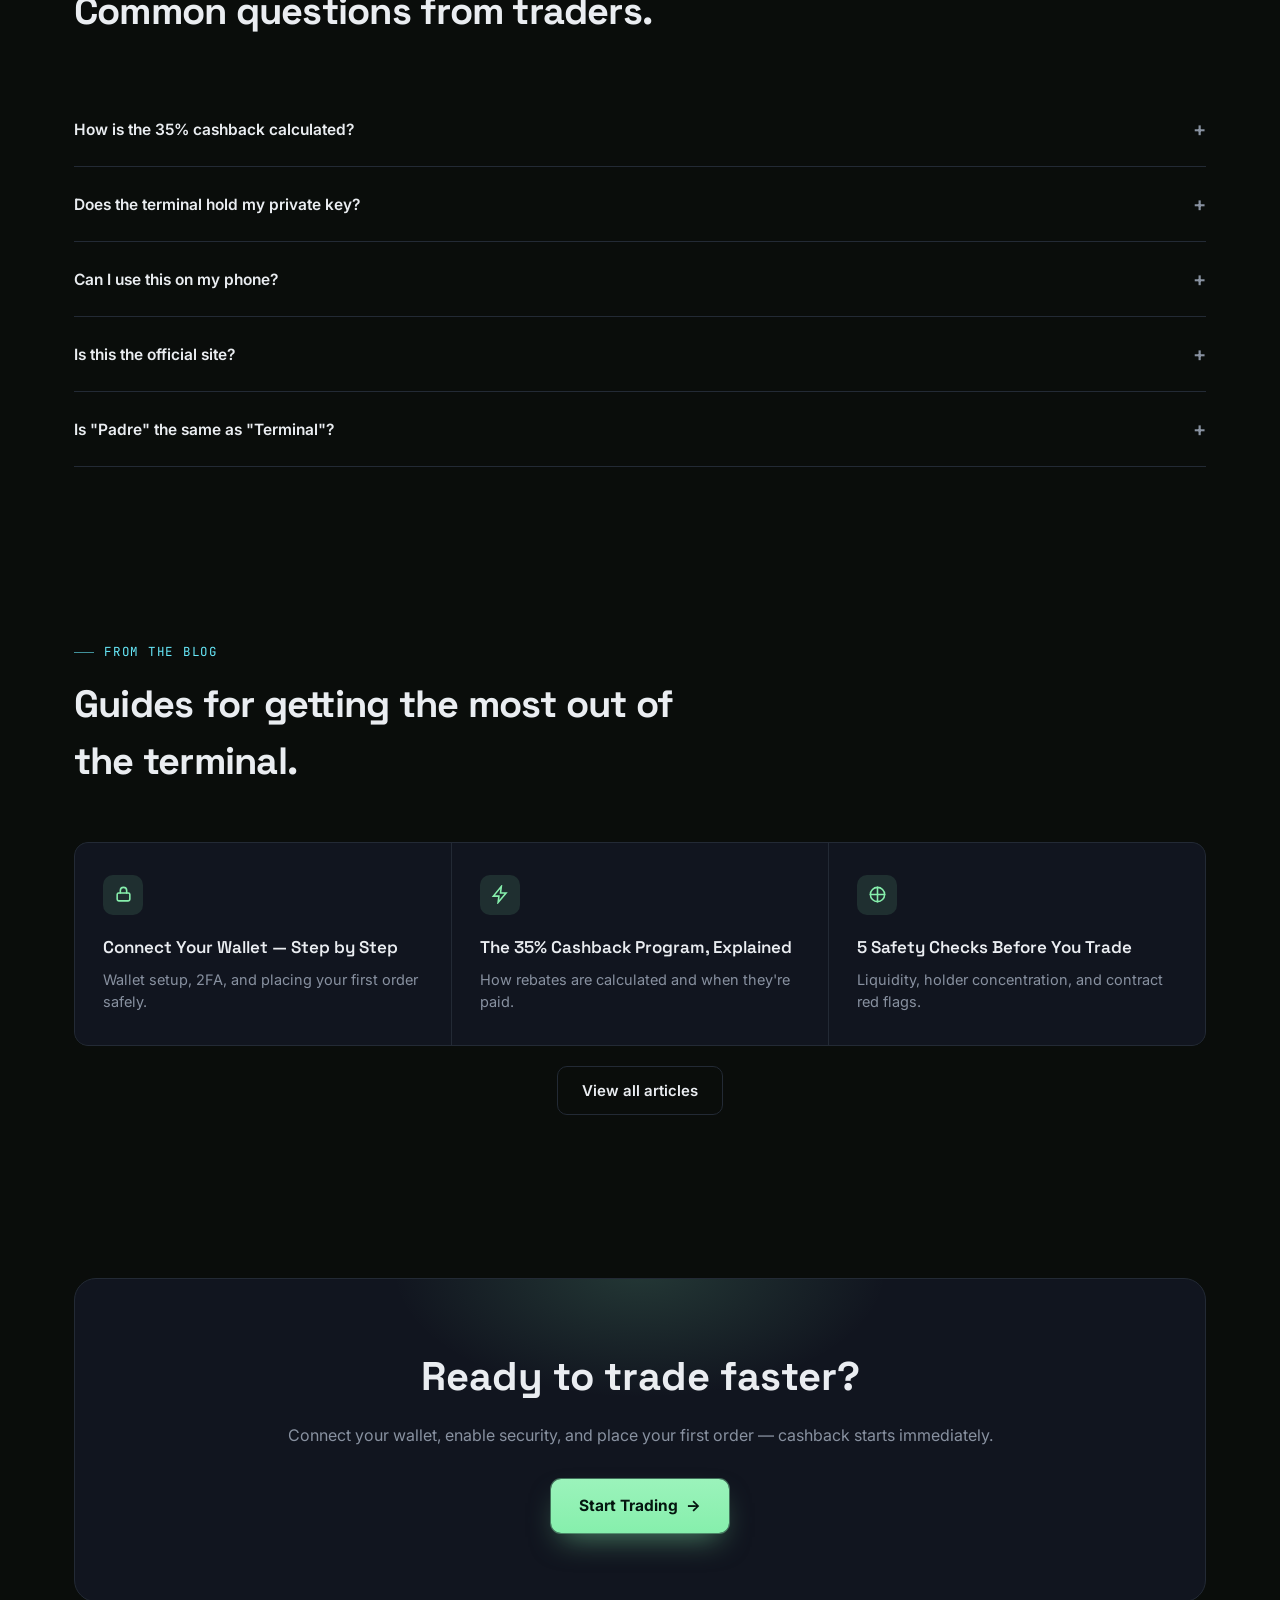
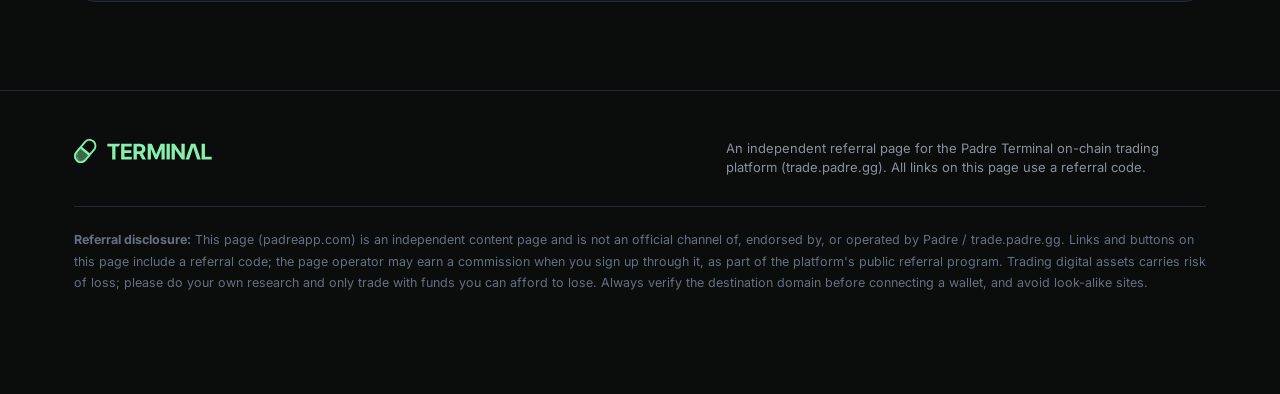
==== commit b6a9b3f7: "Add files via upload" ====
--- a/index.html
+++ b/index.html
@@ -21,6 +21,8 @@
 <link rel="icon" href="/favicon.ico" sizes="any">
 <link rel="icon" href="/favicon-96.png" type="image/png" sizes="96x96">
 <link rel="icon" href="/icon-mark.svg" type="image/svg+xml">
+<link rel="apple-touch-icon" href="/apple-touch-icon.png">
+<link rel="manifest" href="/site.webmanifest">
 <link rel="preconnect" href="https://fonts.googleapis.com">
 <link rel="preconnect" href="https://fonts.gstatic.com" crossorigin>
 <link href="https://fonts.googleapis.com/css2?family=Space+Grotesk:wght@500;600;700&family=Inter:wght@400;500;600;700&family=JetBrains+Mono:wght@400;500;600&display=swap" rel="stylesheet">
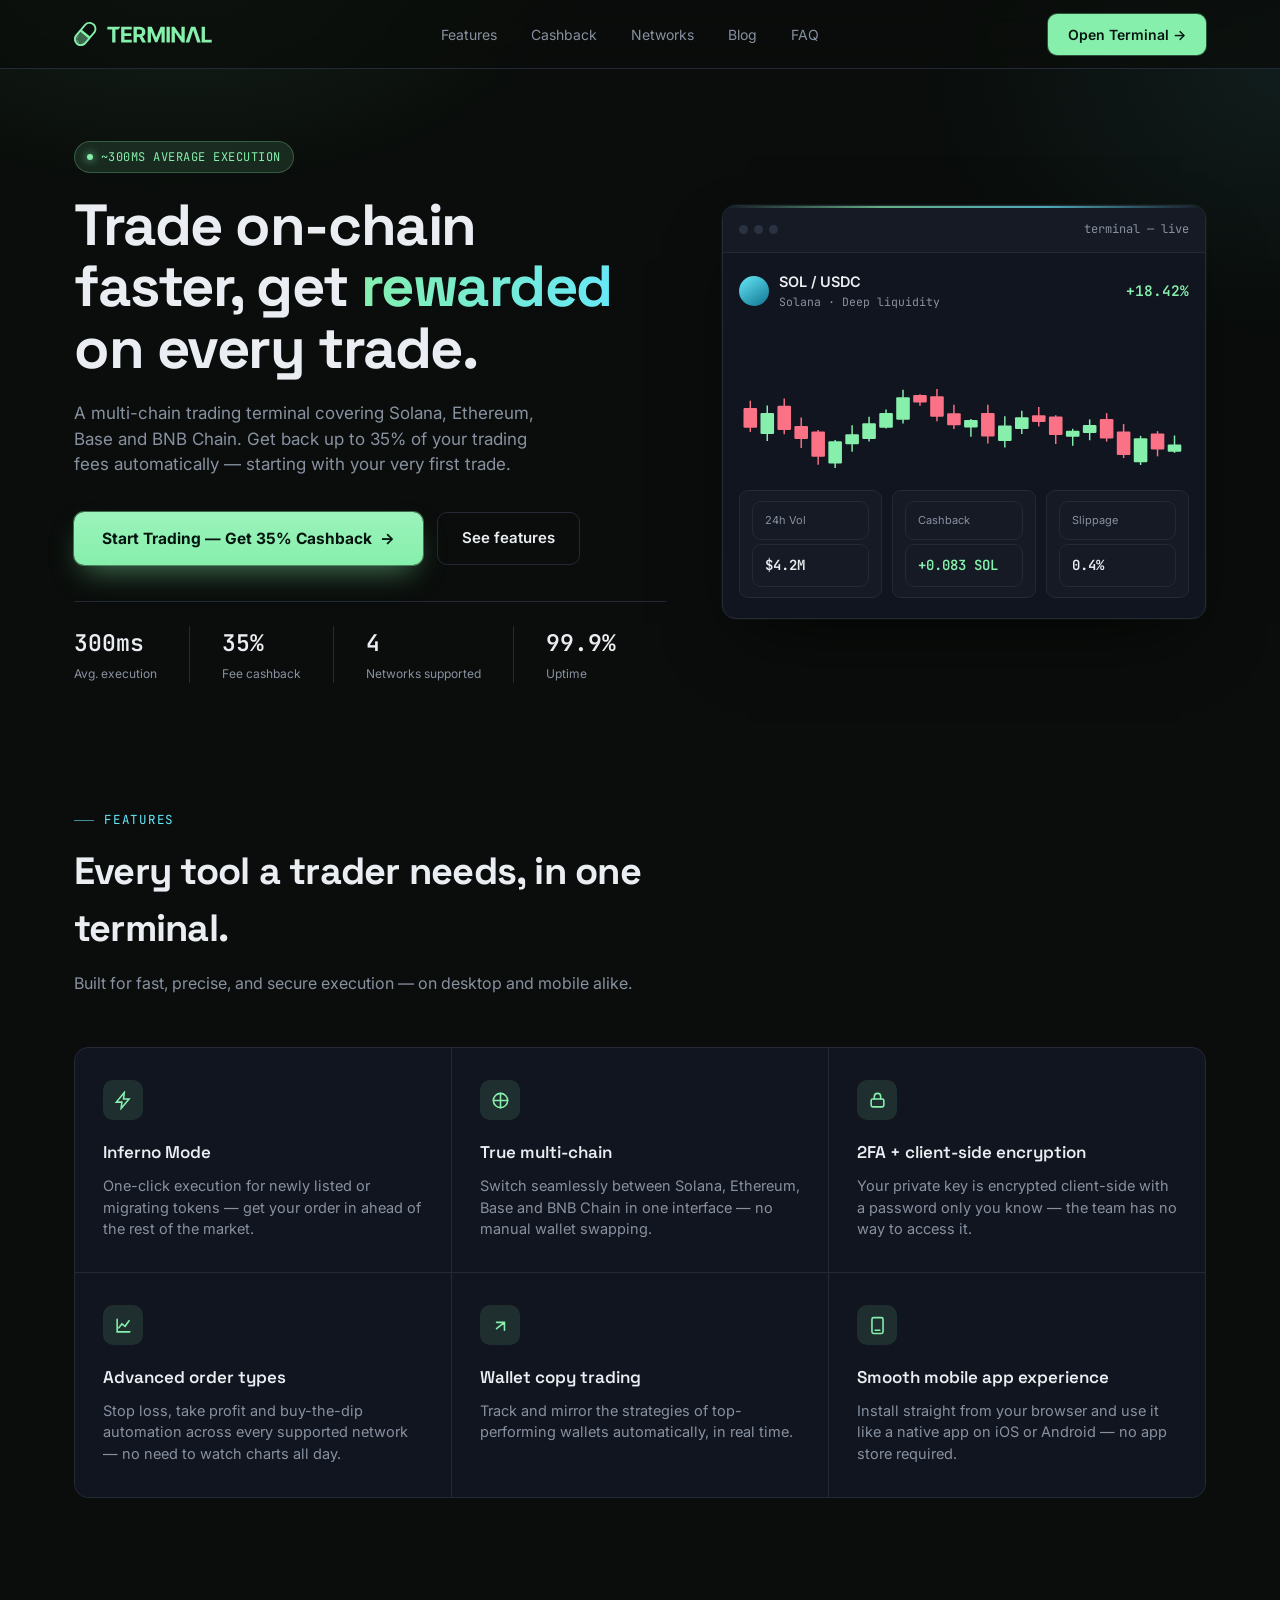
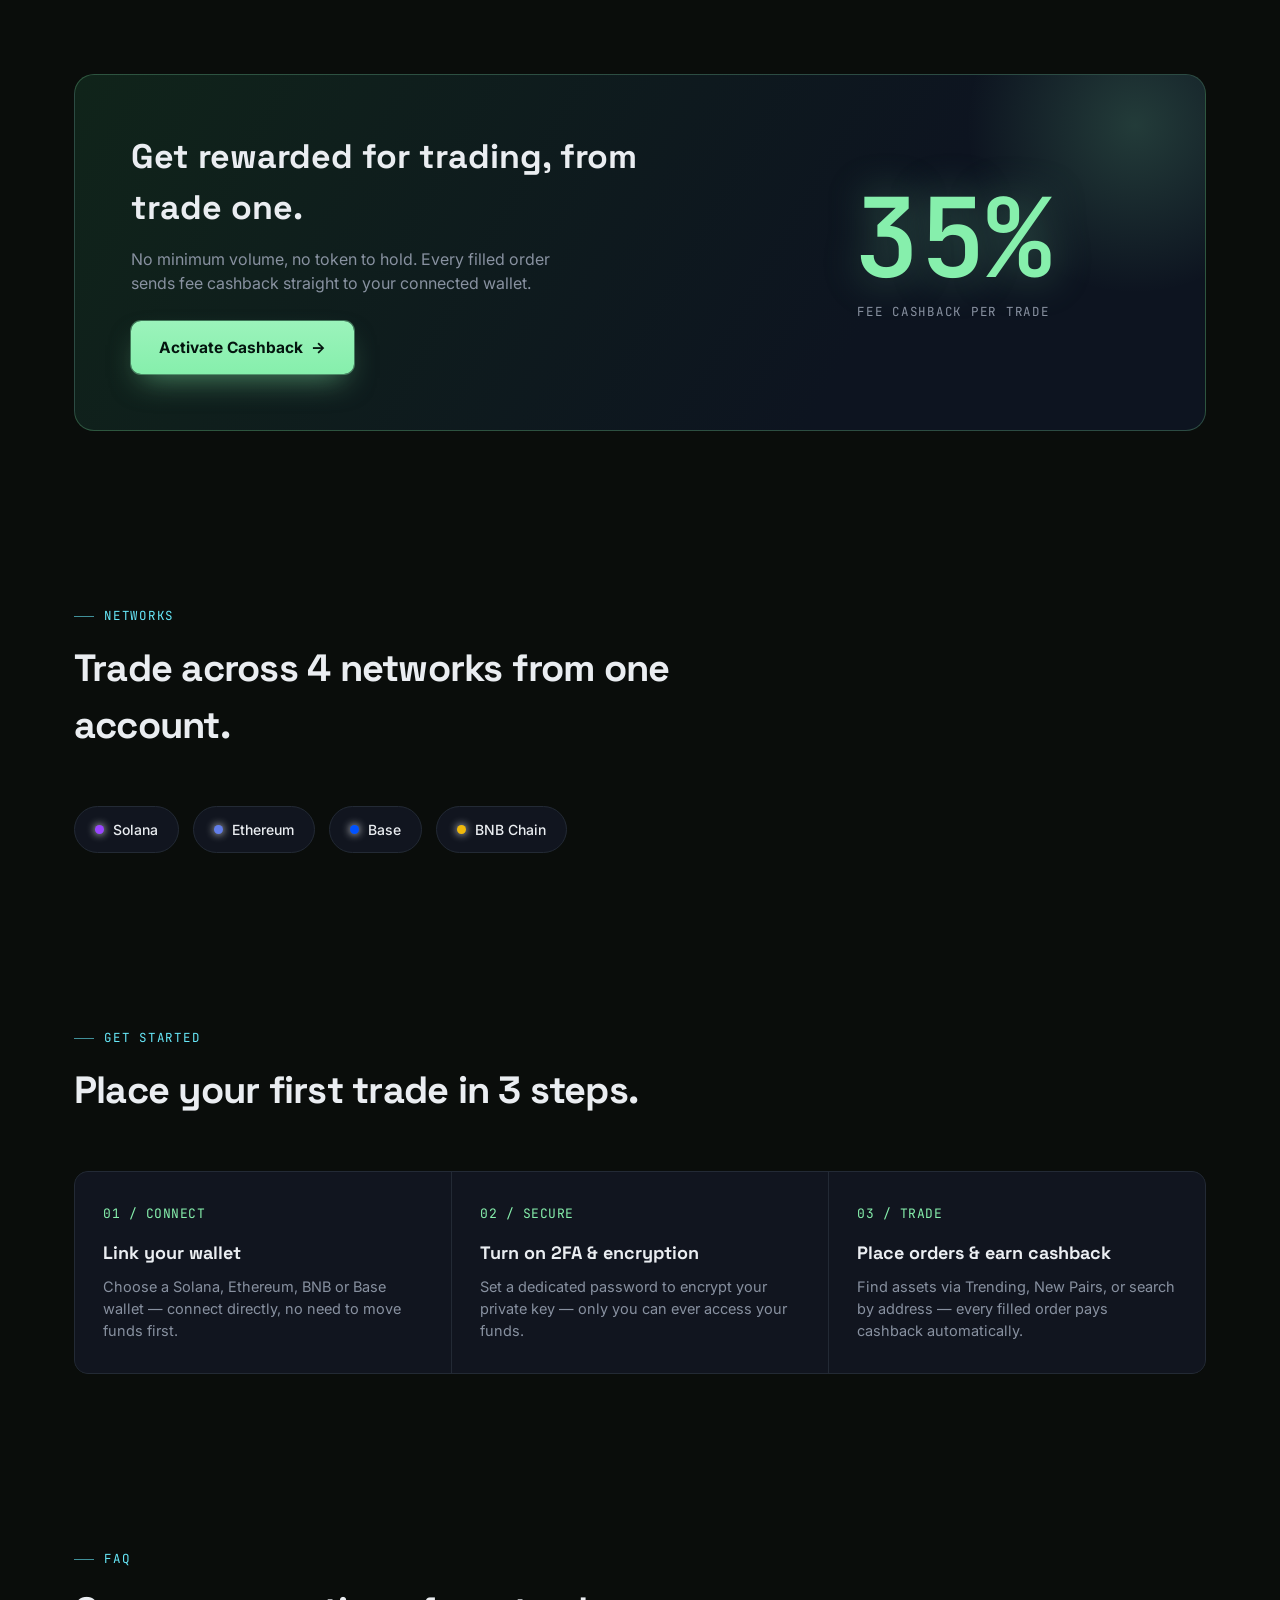
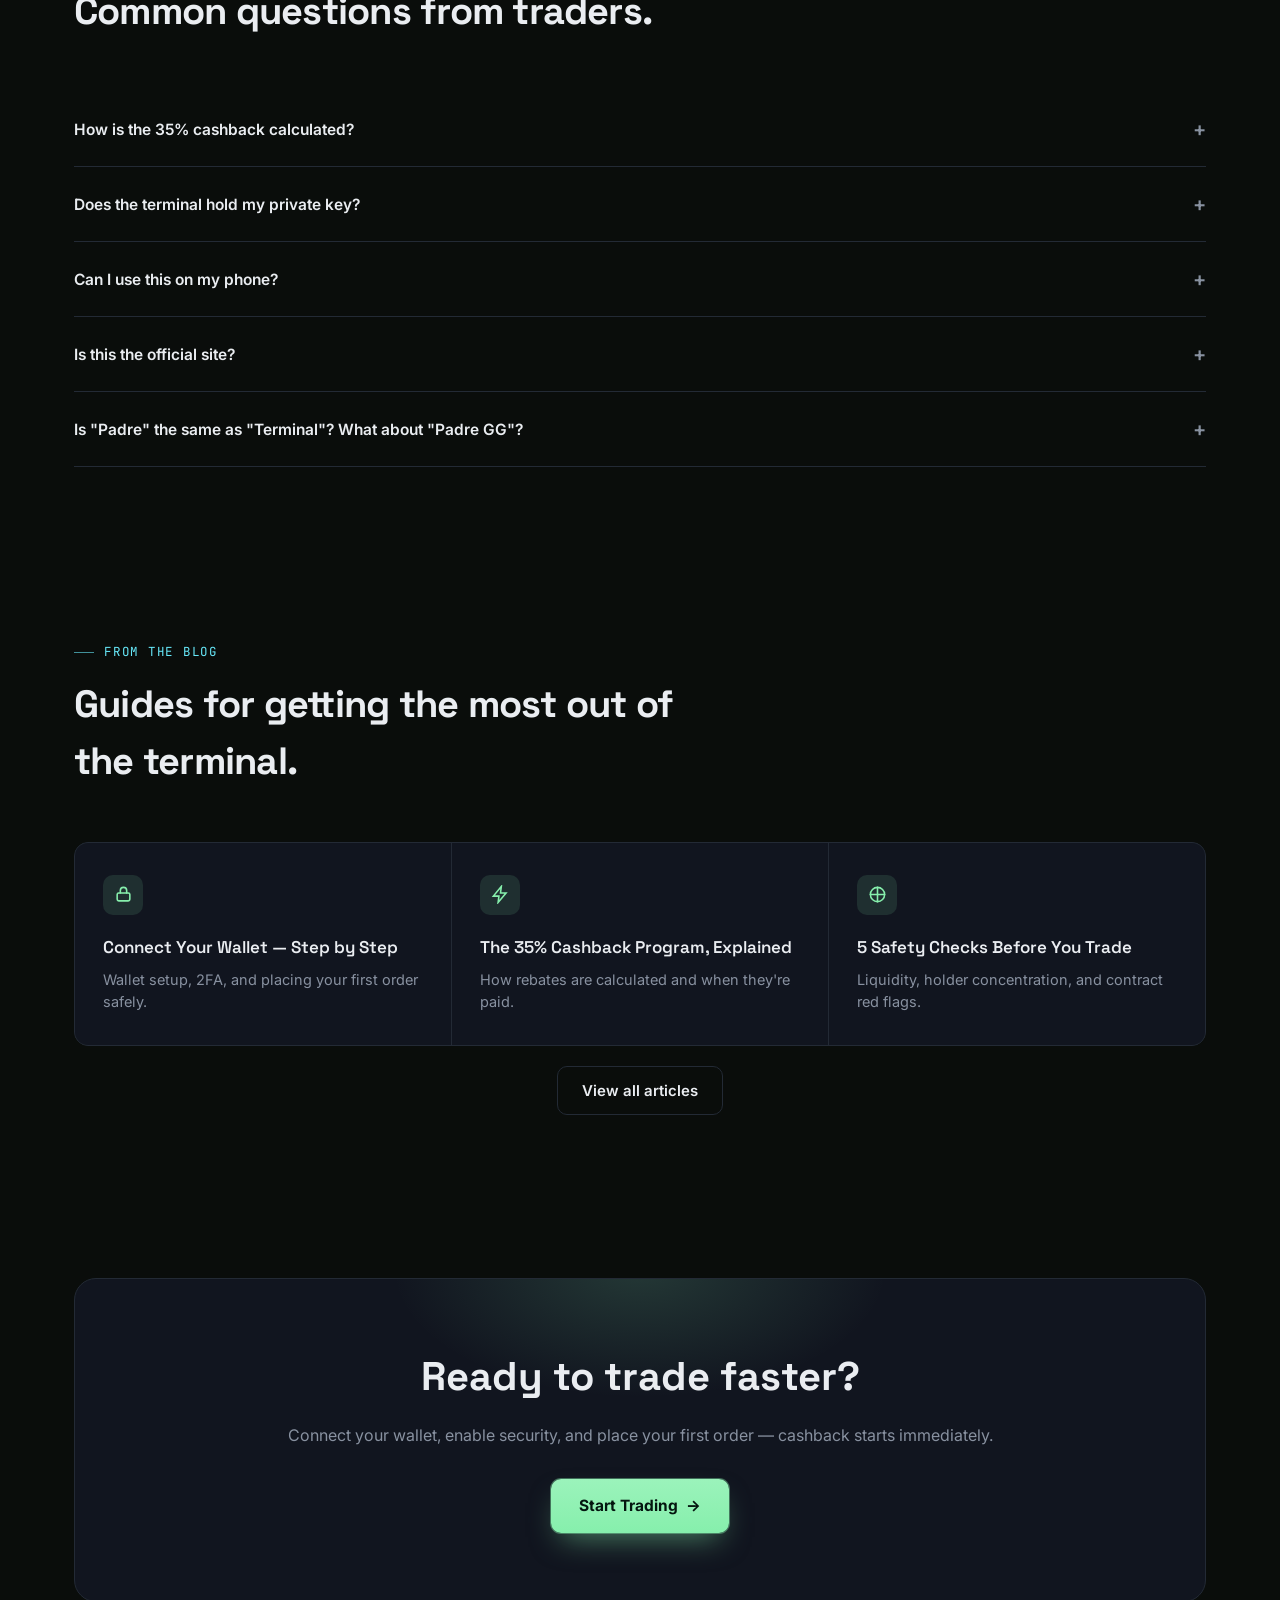
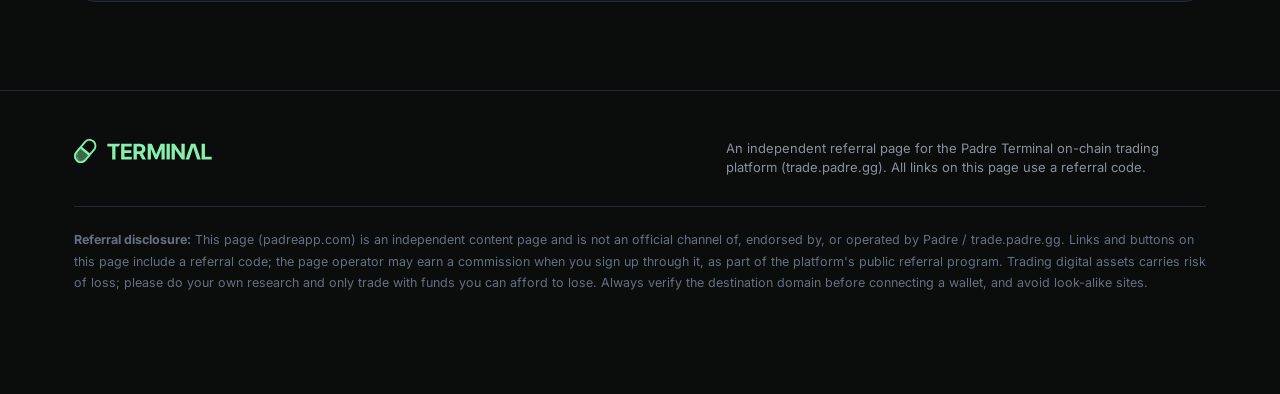
==== commit 2ce068b5: "Add files via upload" ====
--- a/index.html
+++ b/index.html
@@ -4,9 +4,9 @@
 <meta charset="UTF-8">
 <meta name="viewport" content="width=device-width, initial-scale=1.0, maximum-scale=5.0">
 <title>Padre Terminal — The Fastest On-Chain Trading Terminal, 35% Fee Cashback</title>
-<meta name="description" content="Trade on-chain assets across Solana, Ethereum, Base and BNB Chain with ~300ms execution. Get up to 35% of your trading fees back automatically.">
+<meta name="description" content="Trade on Padre Terminal (Padre GG) across Solana, Ethereum, Base and BNB Chain with ~300ms execution. Get up to 35% of your trading fees back automatically.">
 <meta property="og:title" content="Padre Terminal — Get 35% Cashback On Every Trade">
-<meta property="og:description" content="~300ms execution, 4 networks supported, 2FA-secured. Start trading today.">
+<meta property="og:description" content="Padre Terminal (Padre GG): ~300ms execution, 4 networks supported, 2FA-secured. Start trading today.">
 <meta property="og:type" content="website">
 <meta property="og:site_name" content="Padre Terminal Trading">
 <meta property="og:url" content="https://padreapp.com/">
@@ -132,7 +132,13 @@
   .hero-grid{
     display:grid; grid-template-columns:1.1fr 0.9fr; gap:56px; align-items:center;
   }
-  @media(max-width:900px){ .hero-grid{grid-template-columns:1fr;} }
+  @media(max-width:900px){
+    .hero-grid{grid-template-columns:1fr;}
+    .hero-grid > div:first-child{text-align:center;}
+    .hero p.sub{margin-left:auto; margin-right:auto;}
+    .cta-row{justify-content:center;}
+    .hero-stats{justify-content:center;}
+  }
 
   .eyebrow{
     display:inline-flex; align-items:center; gap:8px;
@@ -256,7 +262,11 @@
     background:radial-gradient(circle, rgba(134,239,172,0.18), transparent 70%);
     right:-100px; top:-120px; pointer-events:none;
   }
-  @media(max-width:800px){ .cashback{grid-template-columns:1fr; padding:36px 26px;} }
+  @media(max-width:800px){
+    .cashback{grid-template-columns:1fr; padding:36px 26px; text-align:center;}
+    .cashback p{margin-left:auto; margin-right:auto;}
+    .cashback .btn-primary{display:inline-flex;}
+  }
   .cashback h2{font-size:clamp(24px,3vw,34px); margin-bottom:14px;}
   .cashback p{color:var(--muted); margin-bottom:26px; max-width:440px;}
   .big-num{font-family:'JetBrains Mono',monospace; font-size:clamp(64px,9vw,110px); font-weight:600; color:var(--up); line-height:1; text-align:center; text-shadow:0 0 40px rgba(134,239,172,0.35);}
@@ -548,8 +558,8 @@
           <div class="faq-a"><p>This is an independent referral page linking to the official trading terminal. See the disclosure at the bottom of this page for details.</p></div>
         </div>
         <div class="faq-item">
-          <div class="faq-q">Is "Padre" the same as "Terminal"? <span class="plus">+</span></div>
-          <div class="faq-a"><p>Yes. The platform was rebranded from Padre to Terminal after being acquired by Pump.fun in October 2025 — same trading engine and self-custody model, new name and ownership. Read the <a class="inline-link" href="/blog/padre-now-called-terminal.html" style="color:var(--up); border-bottom:1px solid rgba(134,239,172,0.4);">full rebrand explainer</a> for details.</p></div>
+          <div class="faq-q">Is "Padre" the same as "Terminal"? What about "Padre GG"? <span class="plus">+</span></div>
+          <div class="faq-a"><p>Yes — Padre Terminal, Padre GG, and simply "Terminal" all refer to the same platform. The trading URL itself (trade.padre.gg) is where the "Padre GG" name comes from. The platform was rebranded from Padre to Terminal after being acquired by Pump.fun in October 2025 — same trading engine and self-custody model, new name and ownership. Read the <a class="inline-link" href="/blog/padre-now-called-terminal.html" style="color:var(--up); border-bottom:1px solid rgba(134,239,172,0.4);">full rebrand explainer</a> for details.</p></div>
         </div>
       </div>
     </div>
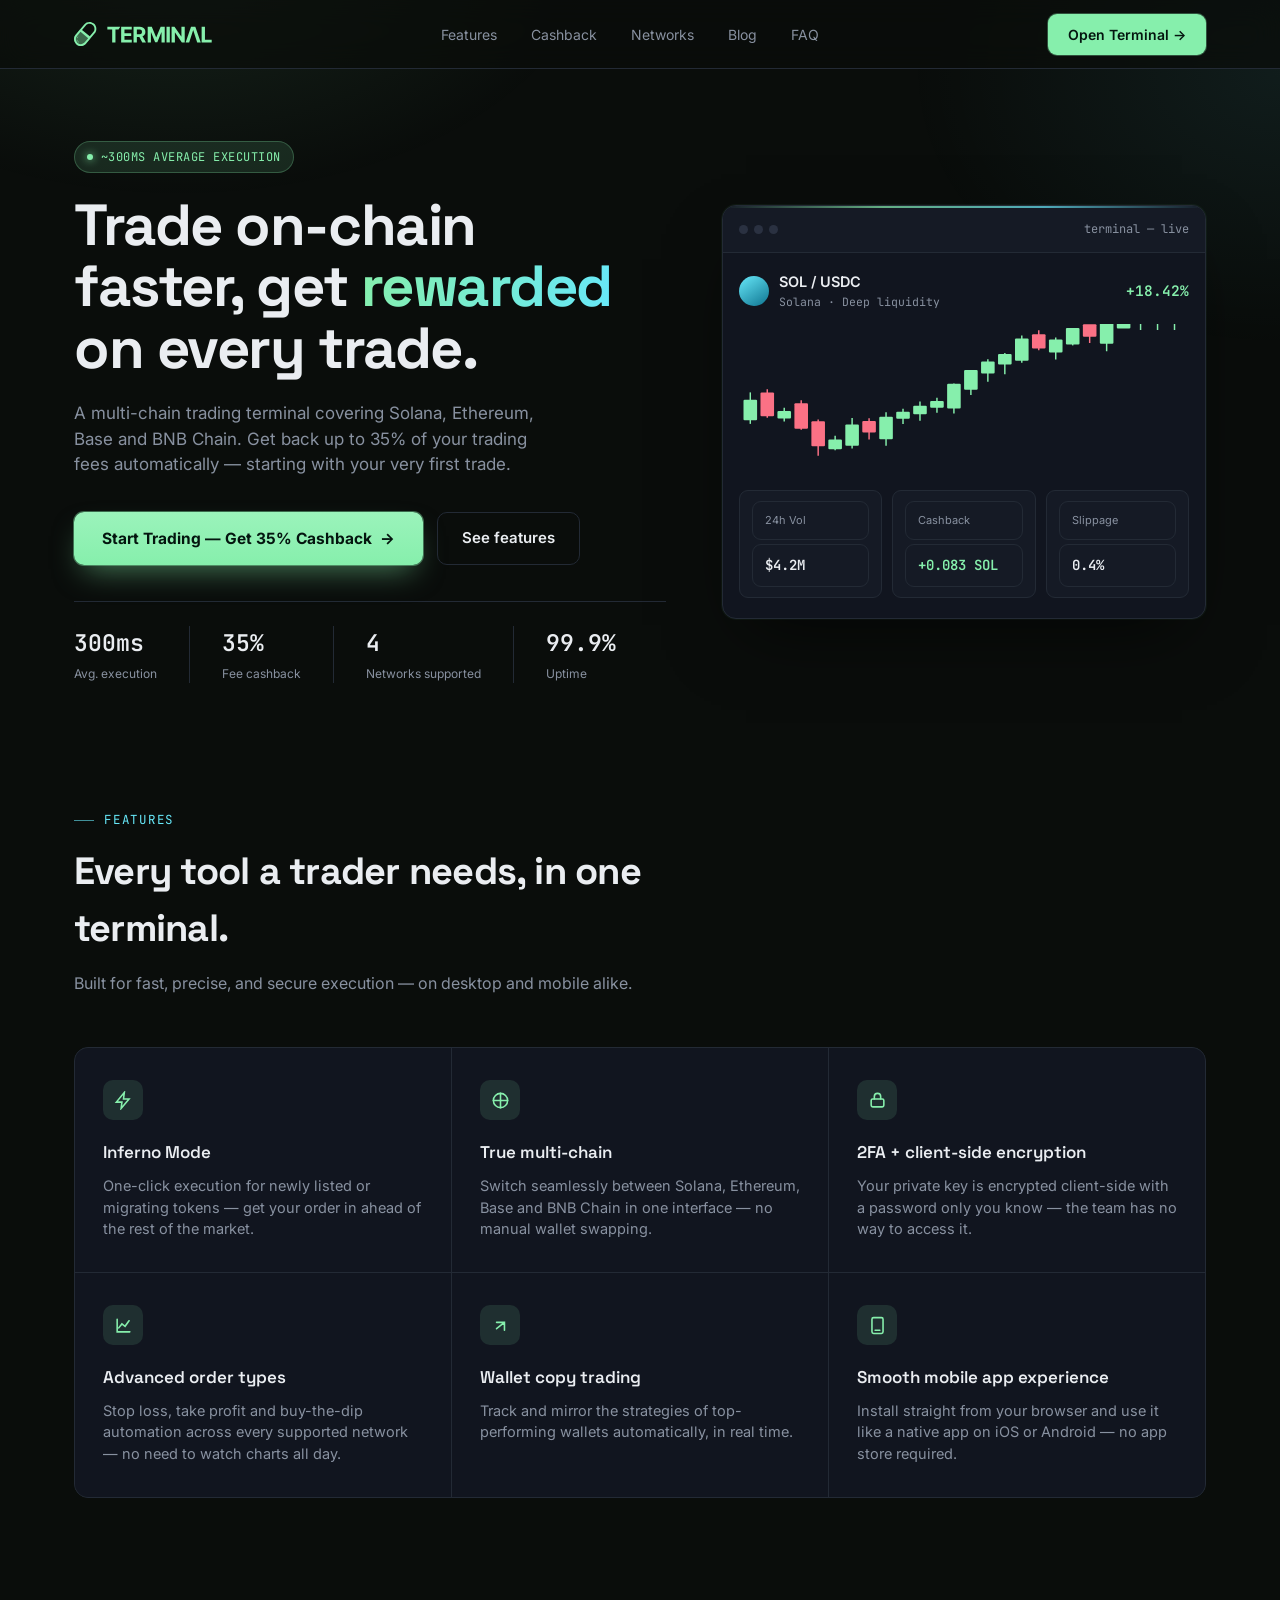
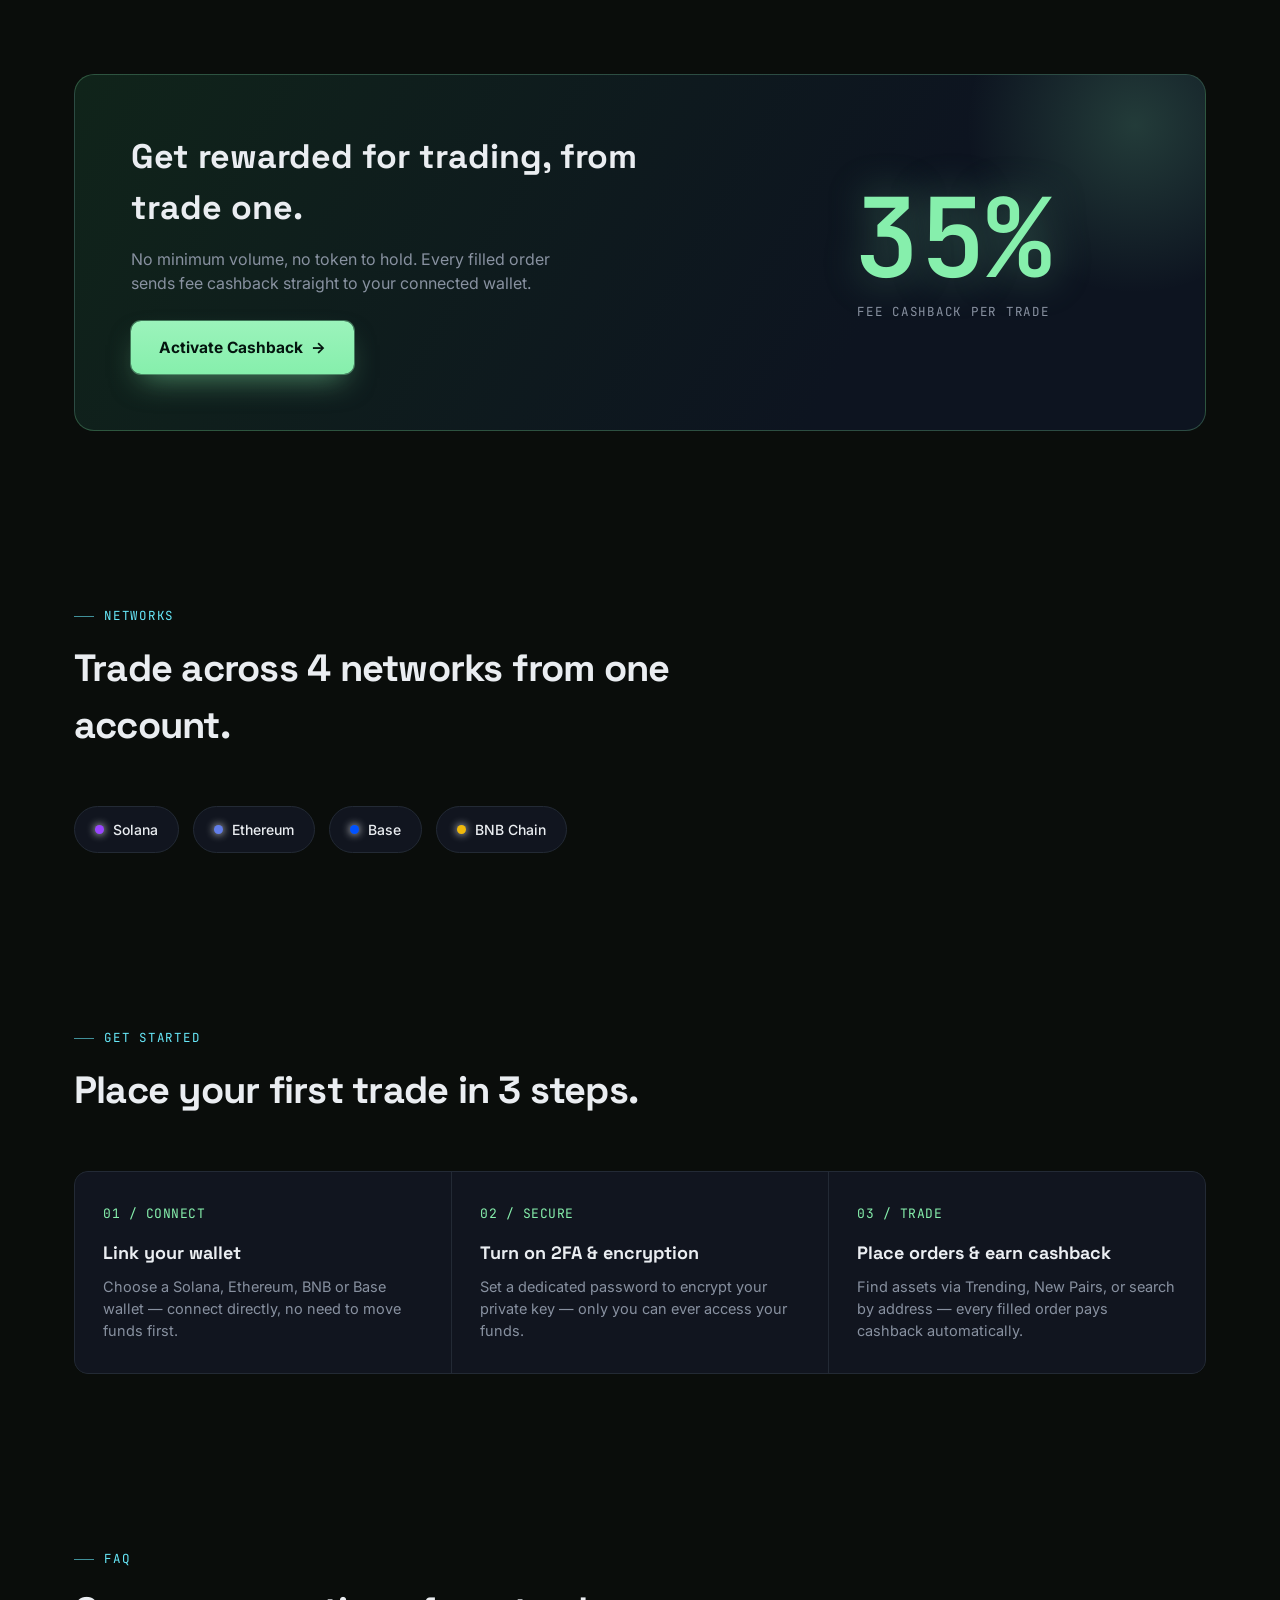
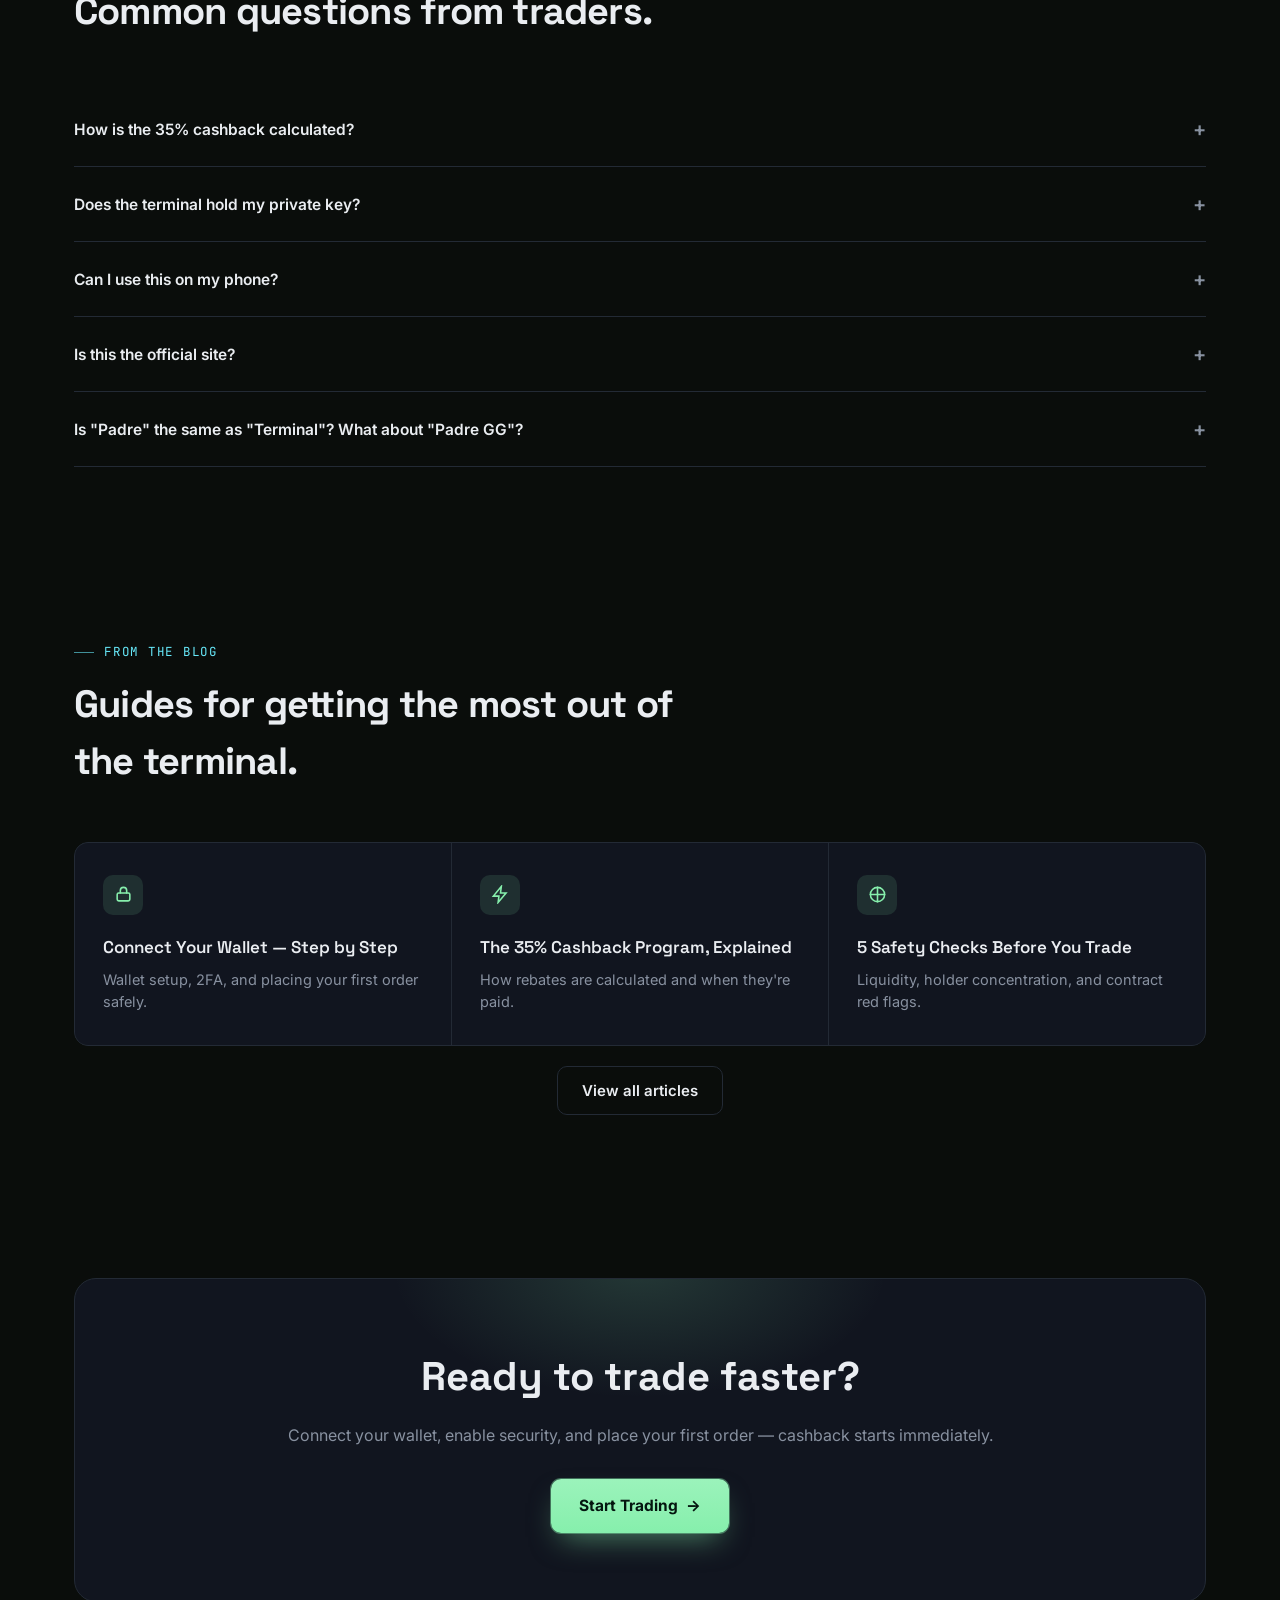
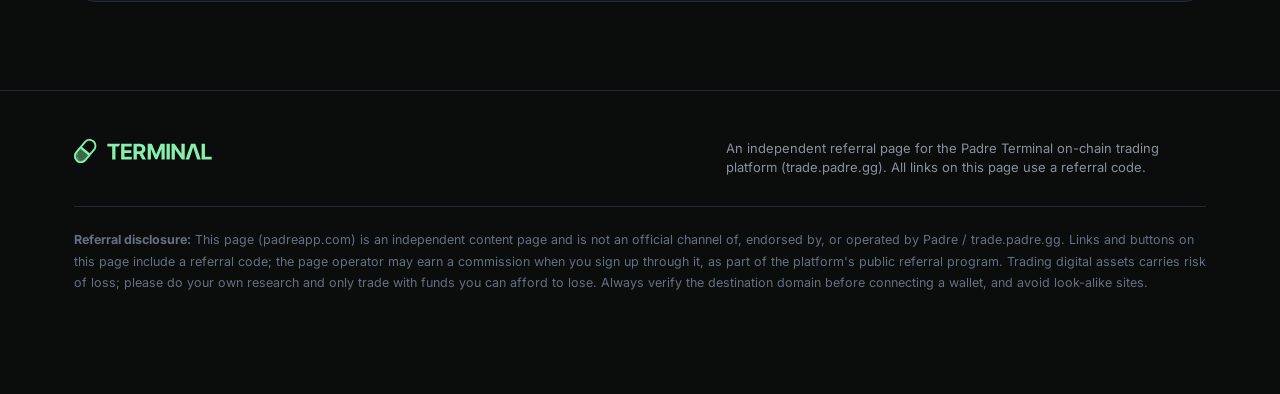
==== commit 5656bf8c: "Add files via upload" ====
--- a/index.html
+++ b/index.html
@@ -19,6 +19,7 @@
 }
 </script>
 <link rel="icon" href="/favicon.ico" sizes="any">
+<link rel="icon" href="/favicon-48.png" sizes="48x48" type="image/png">
 <link rel="icon" href="/favicon-96.png" type="image/png" sizes="96x96">
 <link rel="icon" href="/icon-mark.svg" type="image/svg+xml">
 <link rel="apple-touch-icon" href="/apple-touch-icon.png">
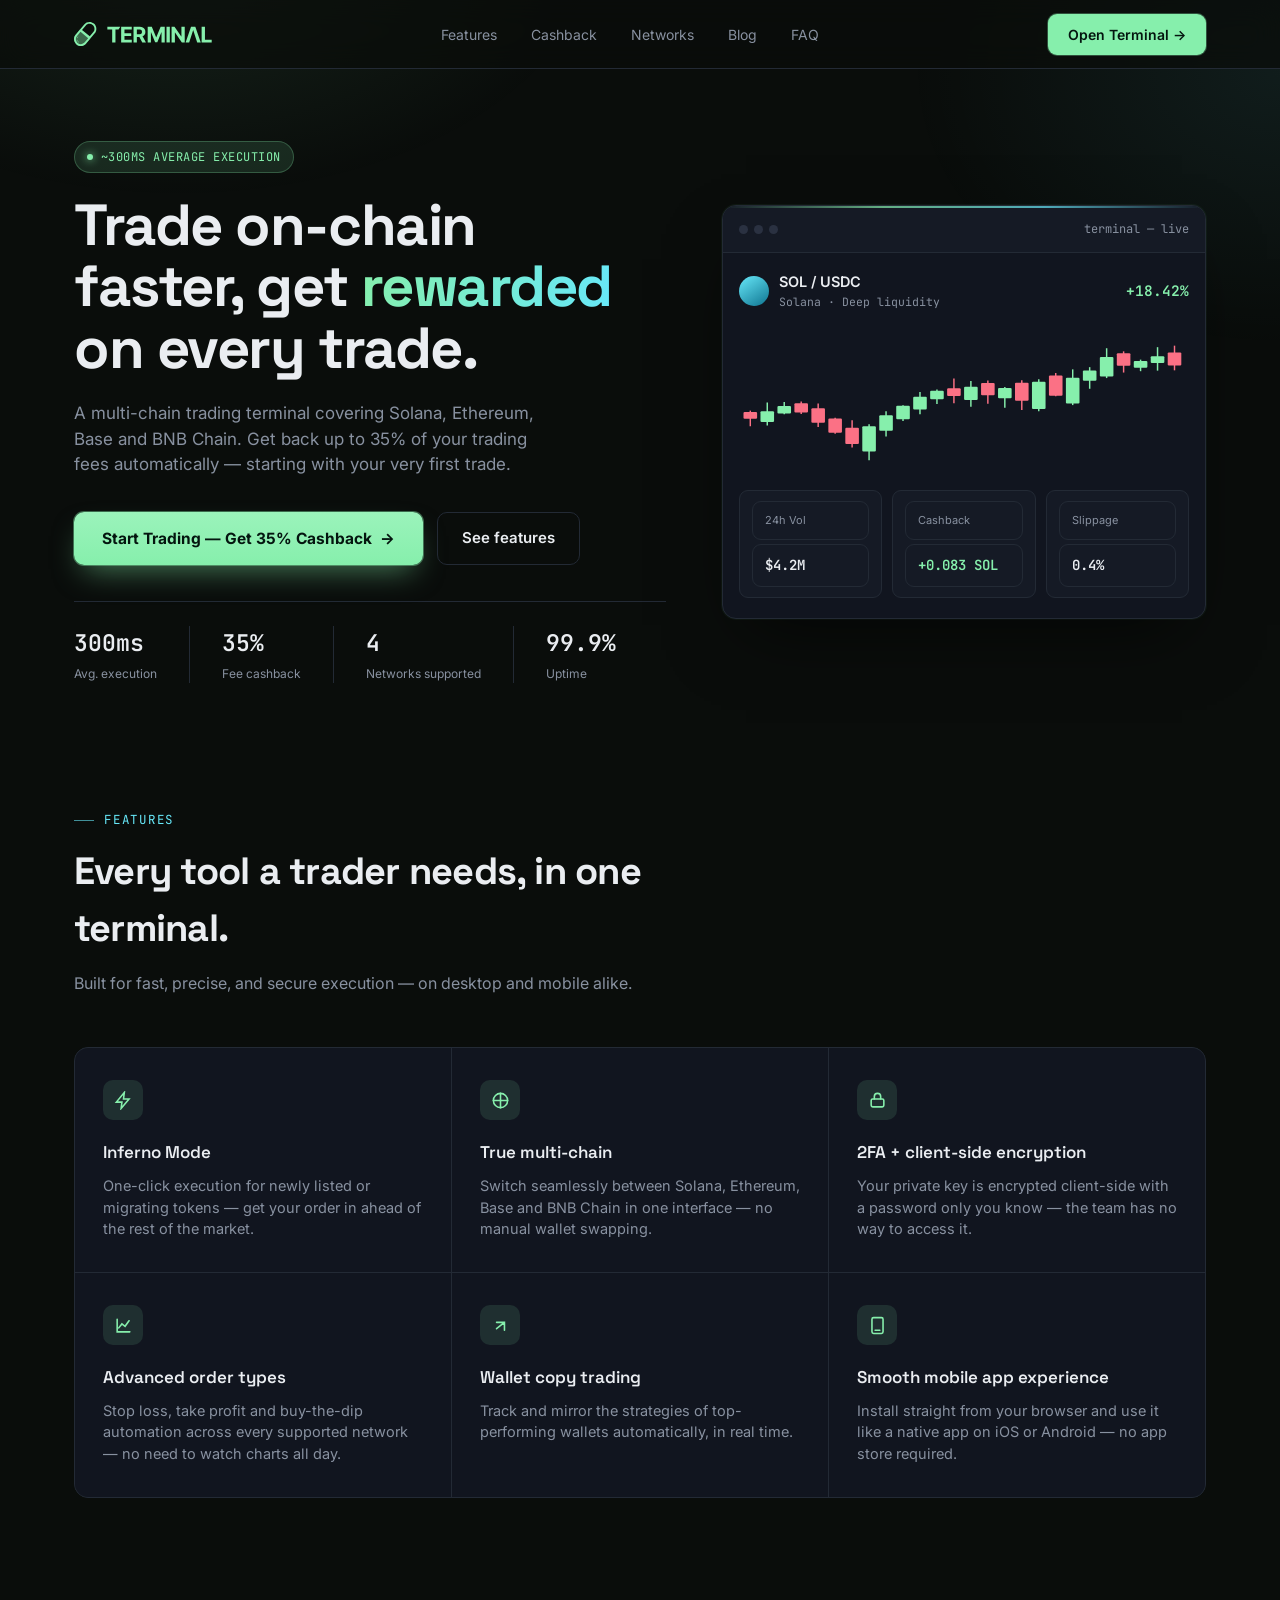
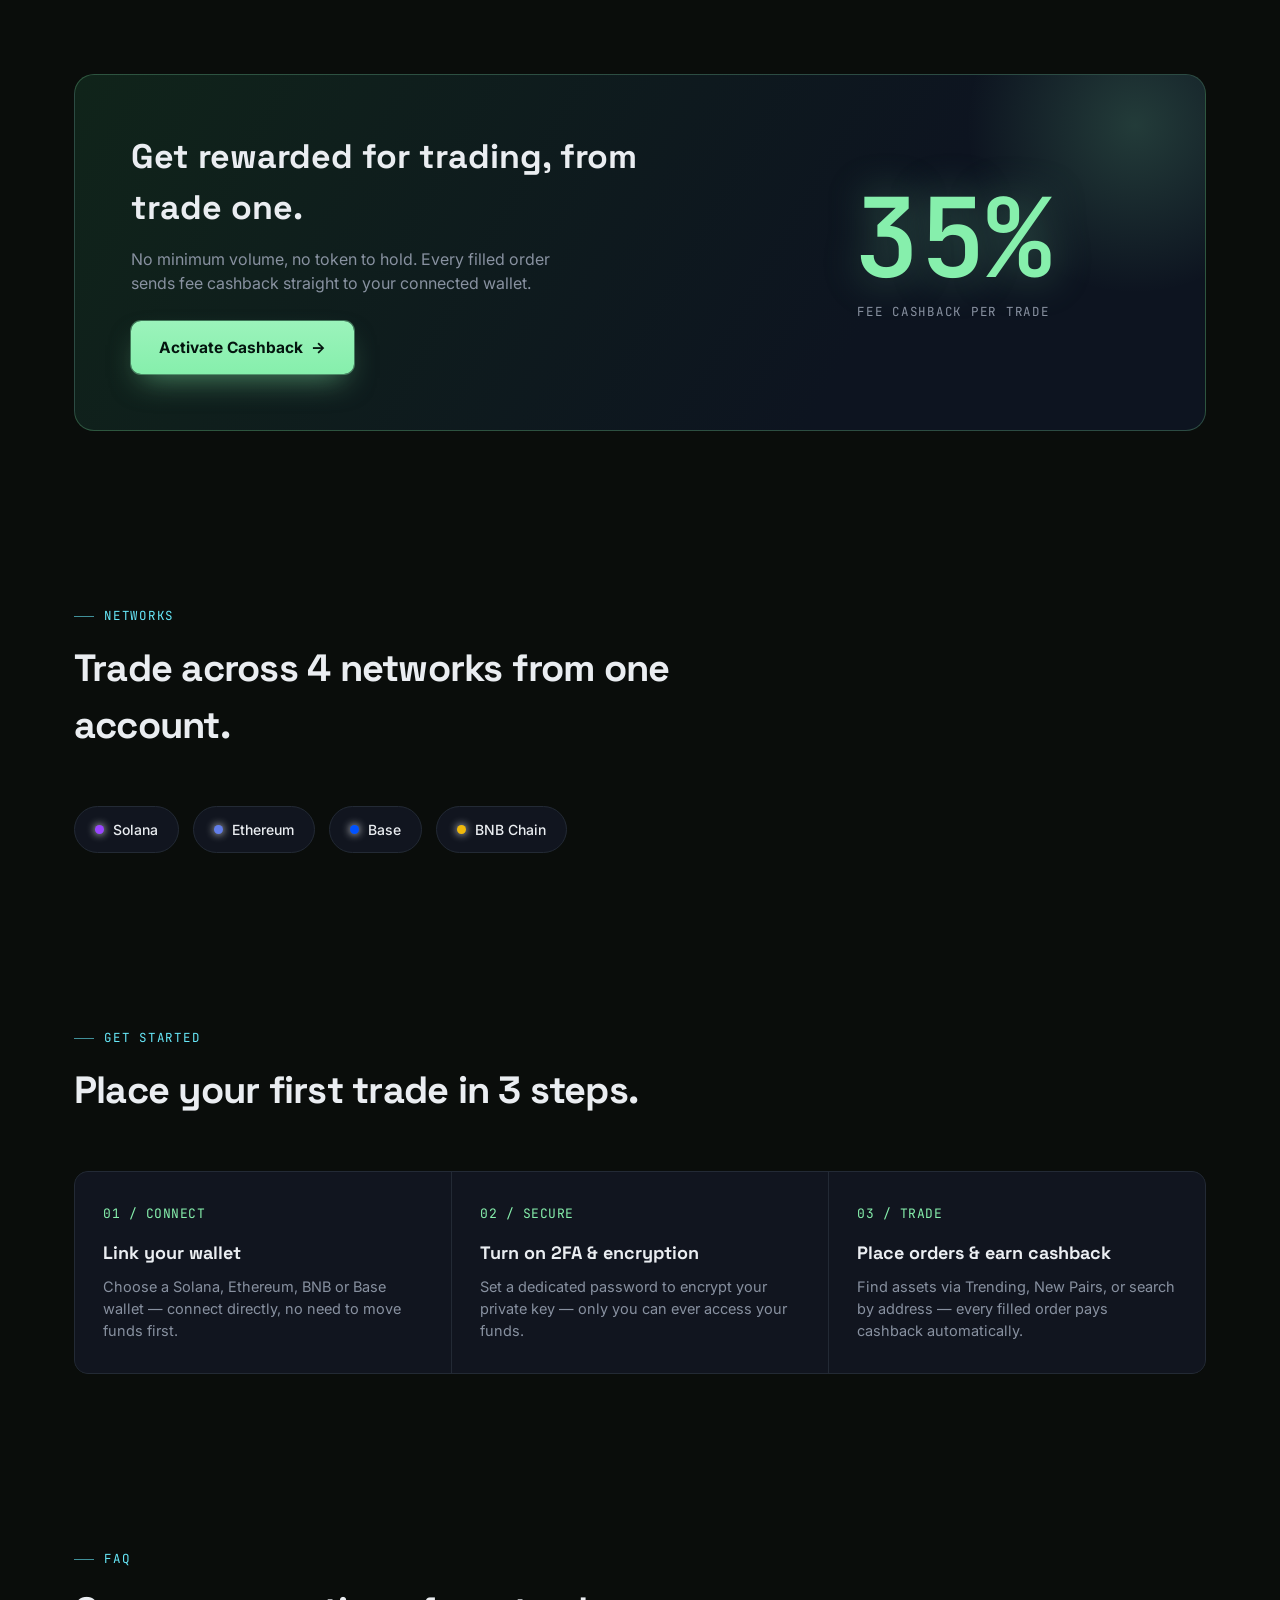
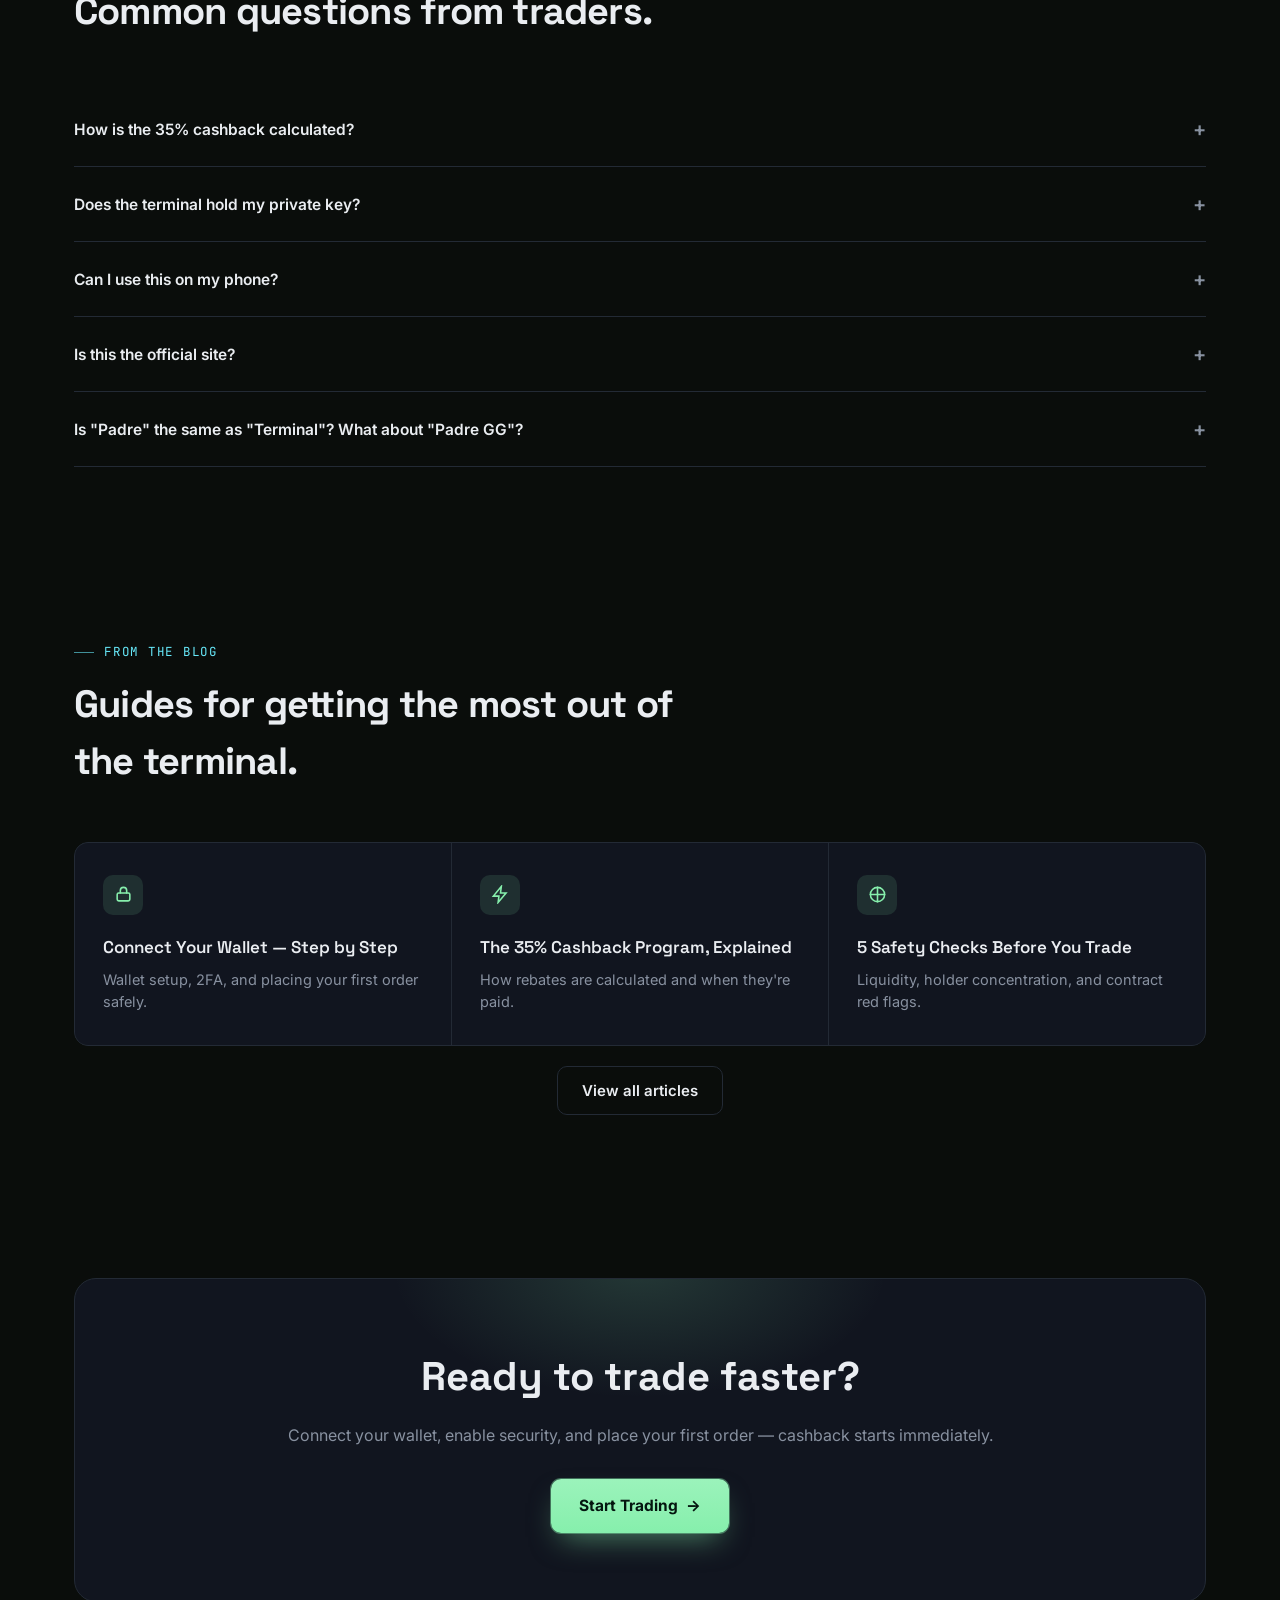
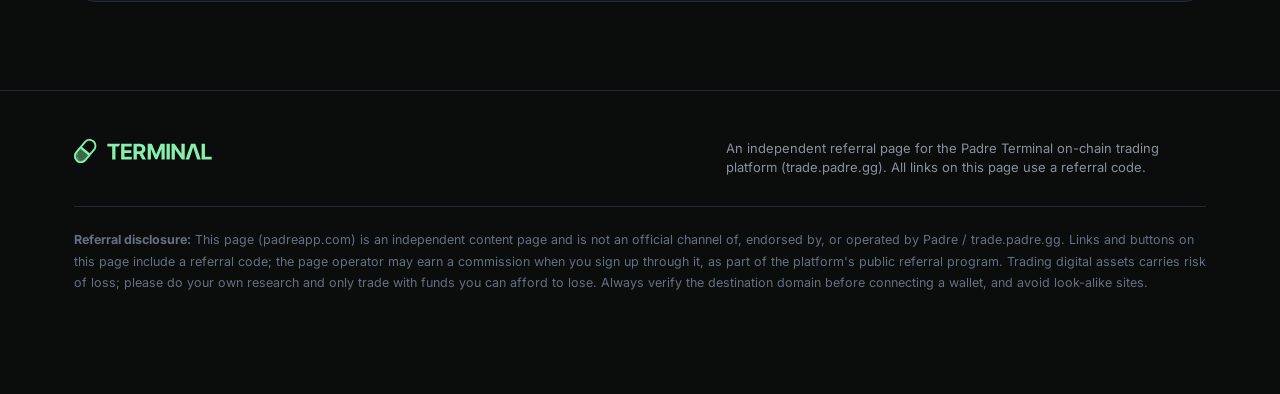
==== commit b4e6e3c0: "Add files via upload" ====
--- a/index.html
+++ b/index.html
@@ -9,6 +9,7 @@
 <meta property="og:description" content="Padre Terminal (Padre GG): ~300ms execution, 4 networks supported, 2FA-secured. Start trading today.">
 <meta property="og:type" content="website">
 <meta property="og:site_name" content="Padre Terminal Trading">
+<link rel="canonical" href="https://padreapp.com/">
 <meta property="og:url" content="https://padreapp.com/">
 <script type="application/ld+json">
 {
